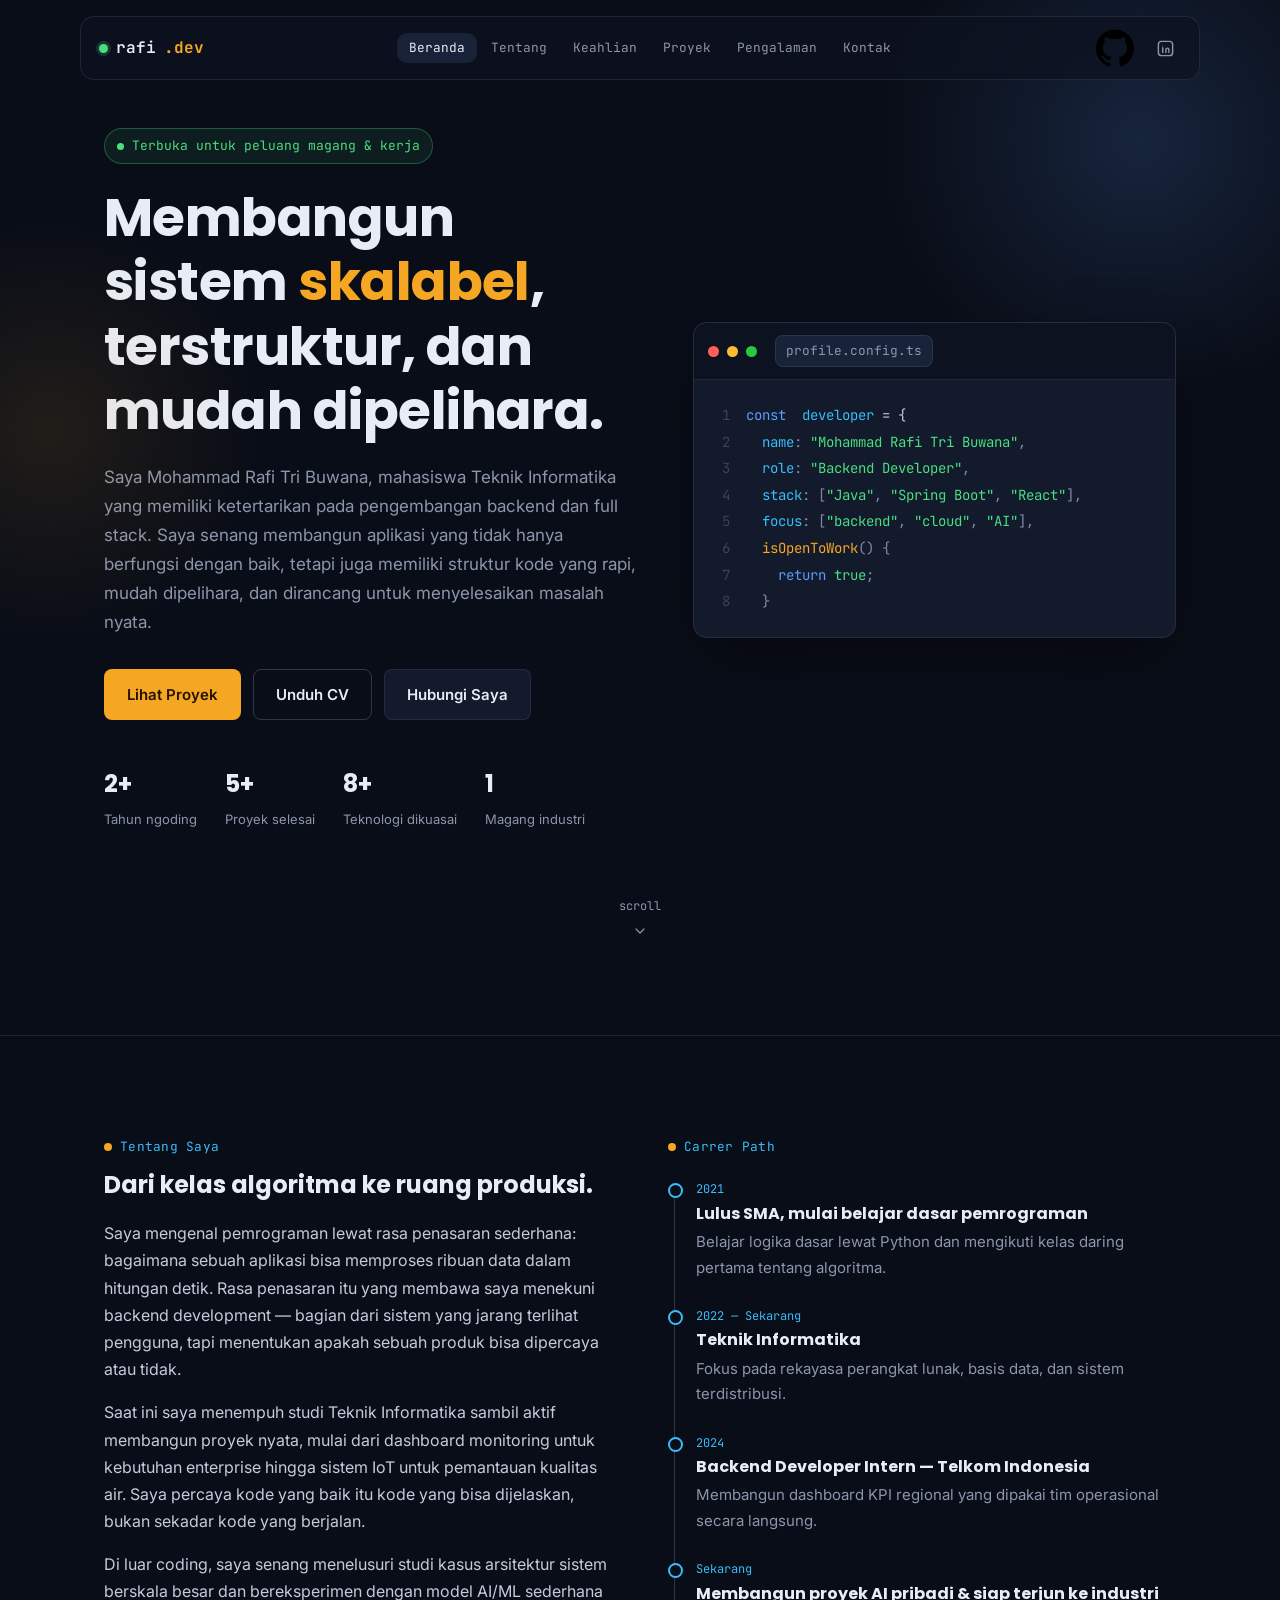
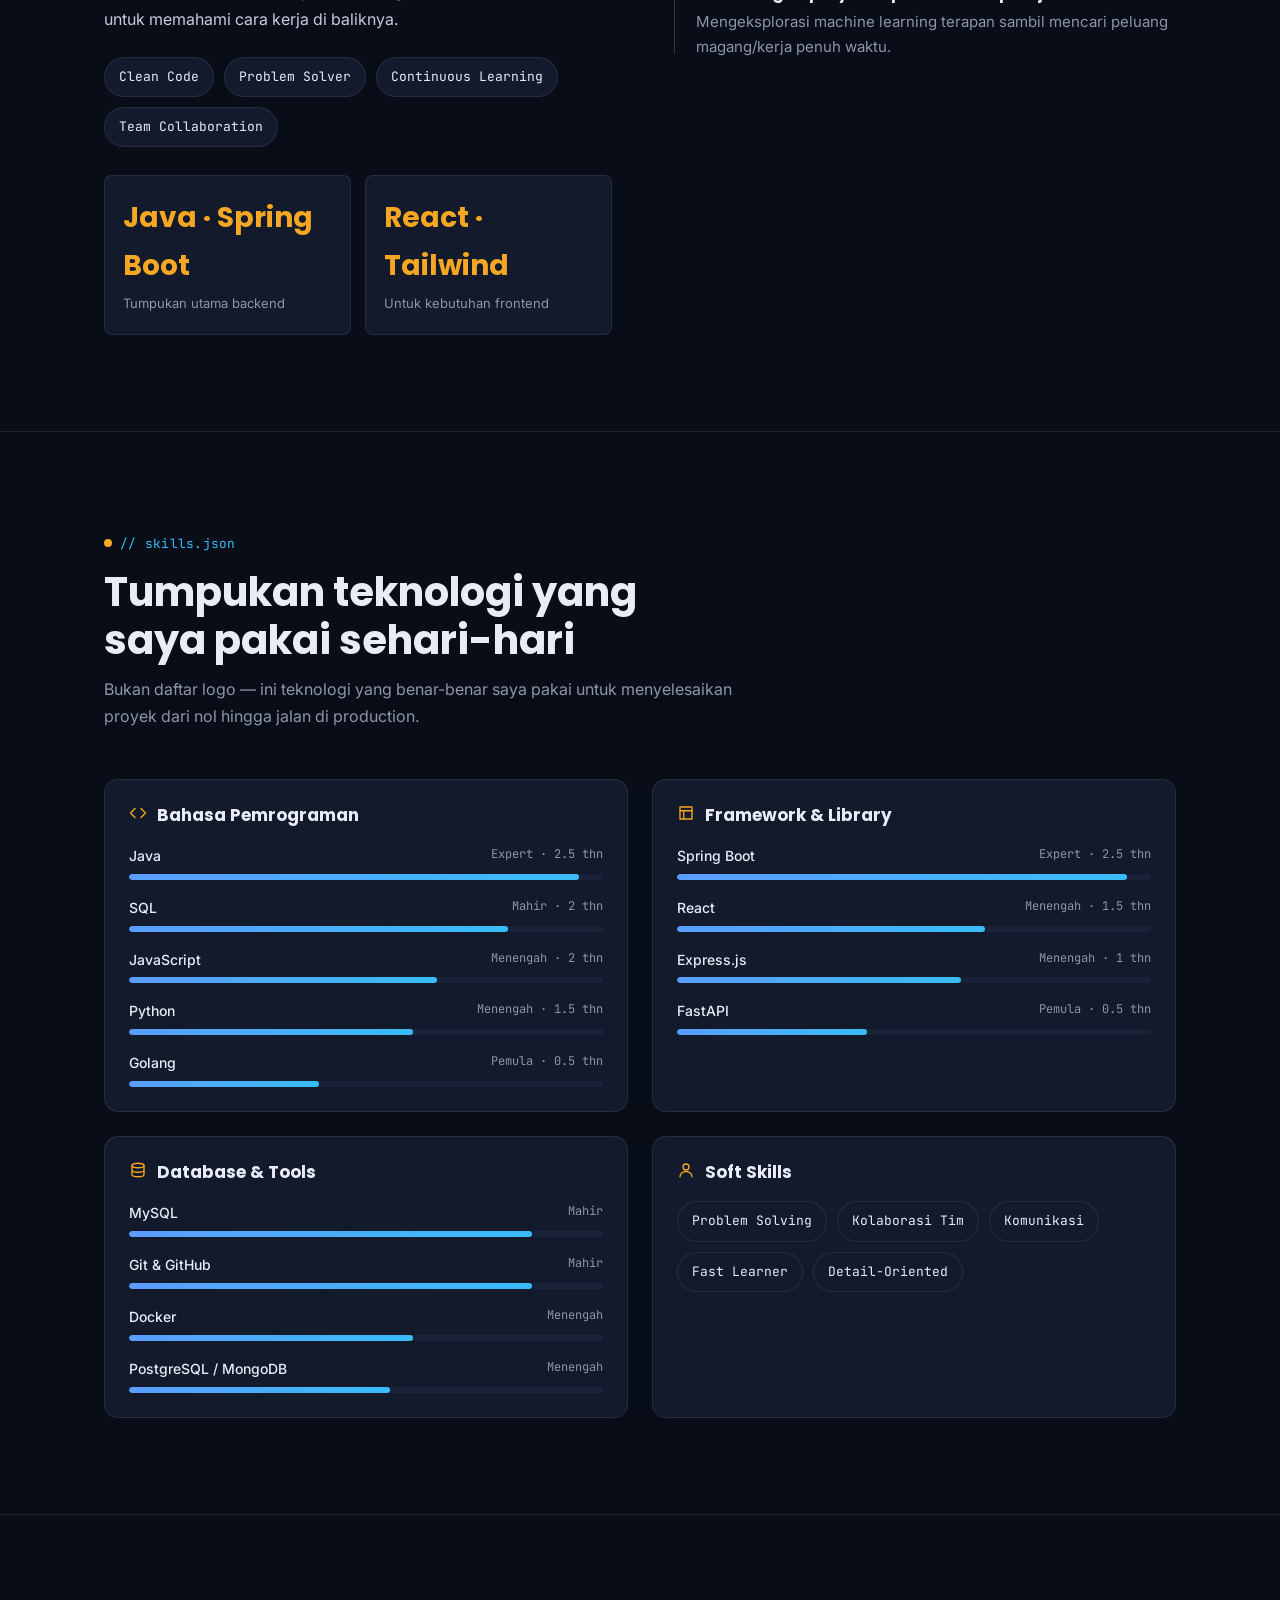
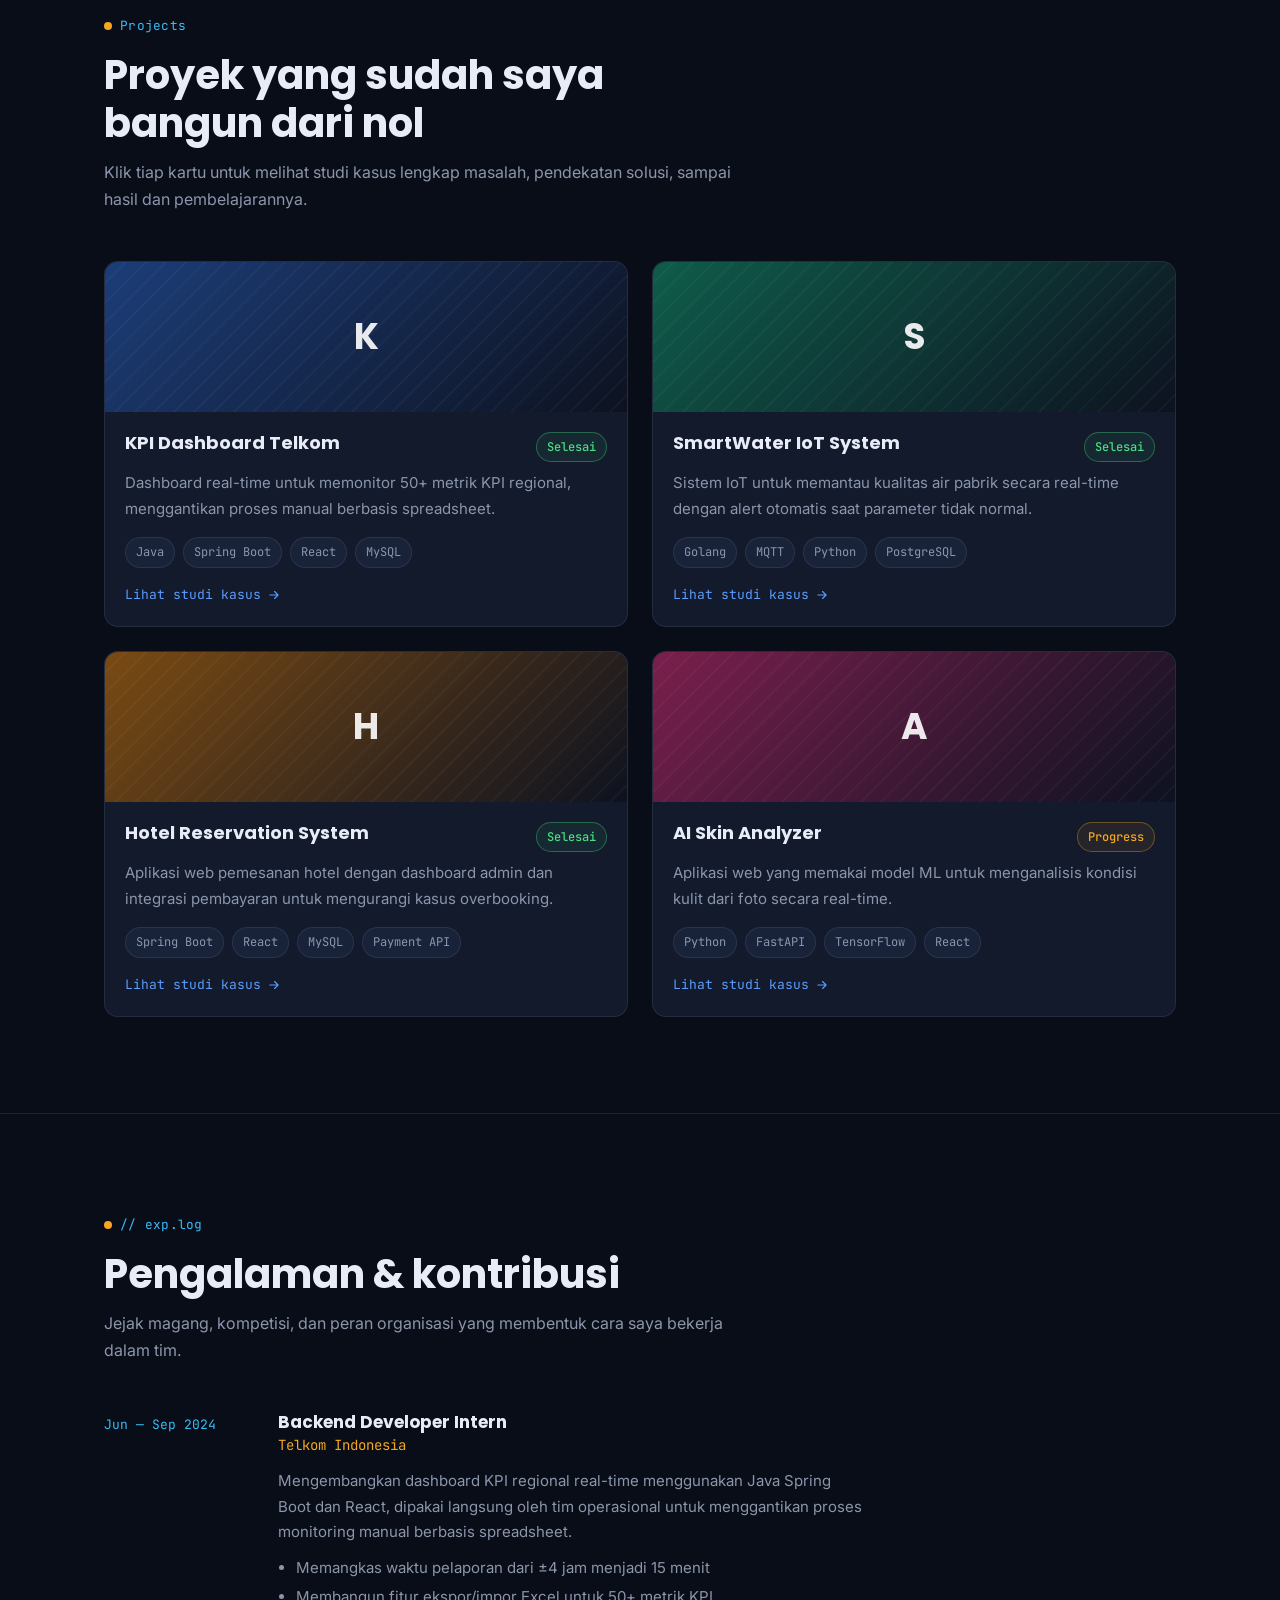
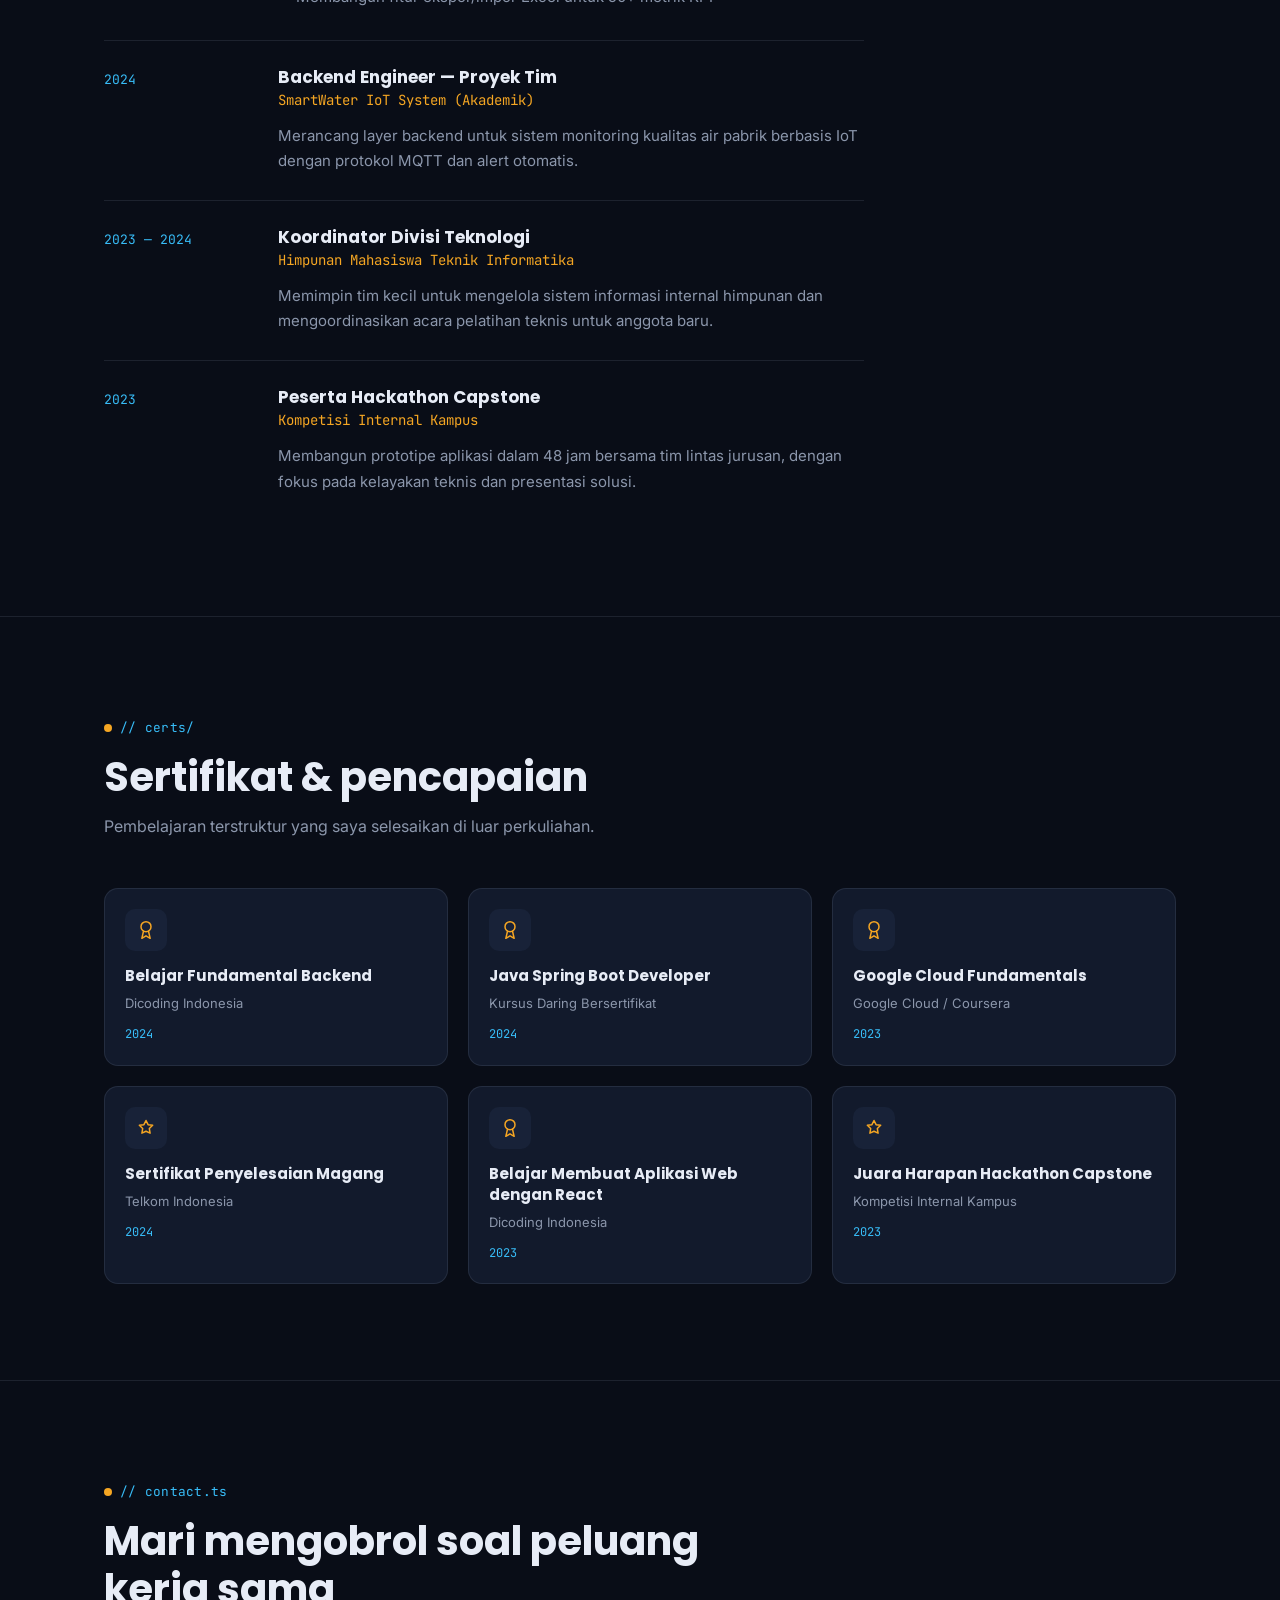
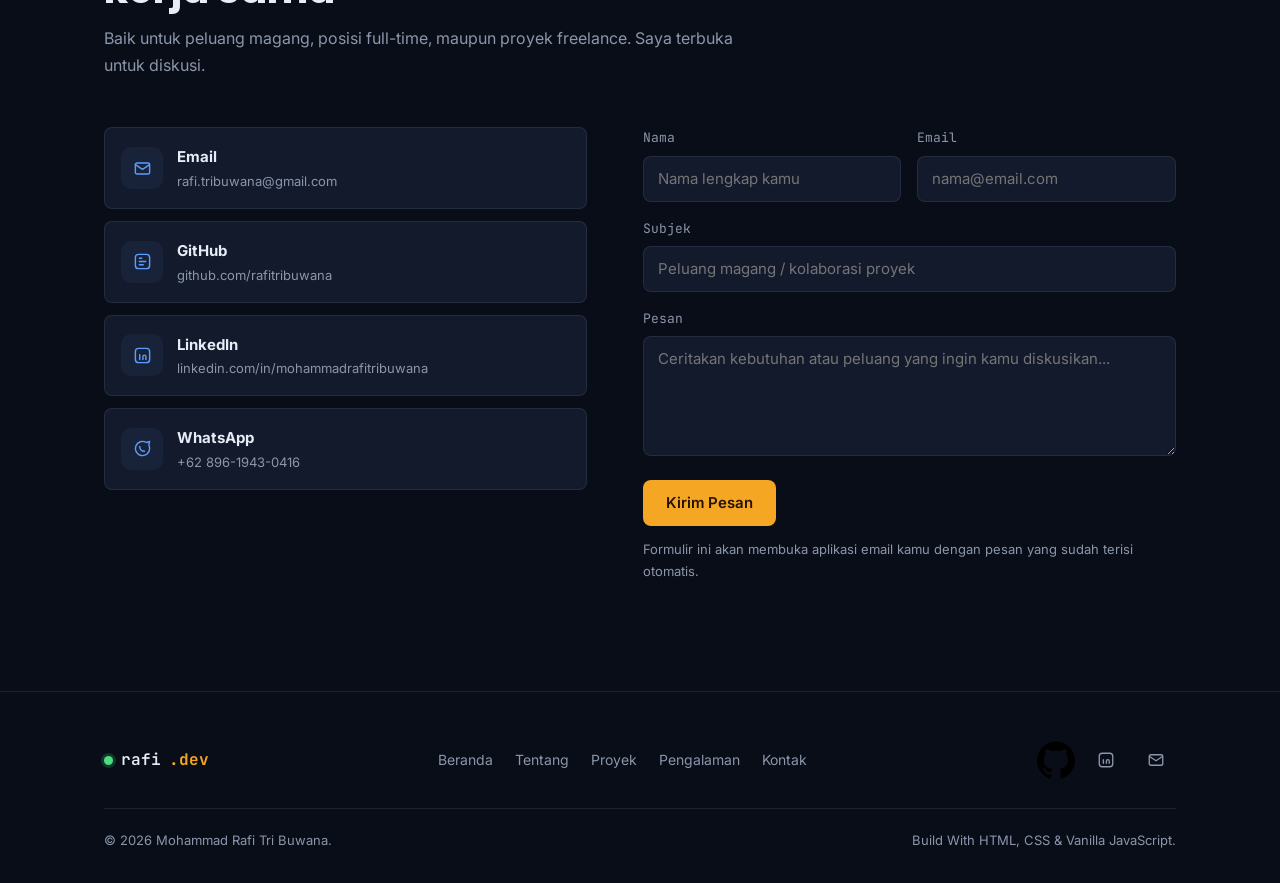
==== portfolio-rafi.html @ af6a0839 "First Commit" ====
<!DOCTYPE html>
<html lang="id">
<head>
<meta charset="UTF-8" />
<meta name="viewport" content="width=device-width, initial-scale=1" />
<title>Mohammad Rafi Tri Buwana — Backend Developer</title>
<meta name="description" content="Portofolio Mohammad Rafi Tri Buwana, Backend Developer & Full Stack Developer. Lihat proyek, keahlian, dan pengalaman di bidang software engineering." />
<link rel="preconnect" href="https://fonts.googleapis.com" />
<link rel="preconnect" href="https://fonts.gstatic.com" crossorigin />
<link href="https://fonts.googleapis.com/css2?family=Poppins:wght@500;600;700&family=Inter:wght@400;500;600&family=JetBrains+Mono:wght@400;500;600&display=swap" rel="stylesheet" />
<link rel="stylesheet" href="style.css" />
</head>
<body>

<!-- ================= NAVBAR ================= -->
<div class="navbar-wrap">
  <nav class="navbar">
    <a class="logo" href="#home" aria-label="Kembali ke beranda">
      <span class="dot"></span> rafi<b>.dev</b>
    </a>
    <ul class="nav-links" id="navLinks">
      <li><a href="#home" data-section="home"><span class="fname">Beranda</span><span class="ext"></span></a></li>
      <li><a href="#about" data-section="about"><span class="fname">Tentang</span><span class="ext"></span></a></li>
      <li><a href="#skills" data-section="skills"><span class="fname">Keahlian</span><span class="ext"></span></a></li>
      <li><a href="#projects" data-section="projects"><span class="fname">Proyek</span><span class="ext"></span></a></li>
      <li><a href="#experience" data-section="experience"><span class="fname">Pengalaman</span><span class="ext"></span></a></li>
      <li><a href="#contact" data-section="contact"><span class="fname">Kontak</span><span class="ext"></span></a></li>
    </ul>
    <div class="nav-right">
      <a class="icon-link" href="https://github.com/rafitribuwana" target="_blank" rel="noopener" aria-label="Buka profil GitHub">
        <svg role="img" viewBox="0 0 24 24" xmlns="http://www.w3.org/2000/svg"><title>GitHub</title><path d="M12 .297c-6.63 0-12 5.373-12 12 0 5.303 3.438 9.8 8.205 11.385.6.113.82-.258.82-.577 0-.285-.01-1.04-.015-2.04-3.338.724-4.042-1.61-4.042-1.61C4.422 18.07 3.633 17.7 3.633 17.7c-1.087-.744.084-.729.084-.729 1.205.084 1.838 1.236 1.838 1.236 1.07 1.835 2.809 1.305 3.495.998.108-.776.417-1.305.76-1.605-2.665-.3-5.466-1.332-5.466-5.93 0-1.31.465-2.38 1.235-3.22-.135-.303-.54-1.523.105-3.176 0 0 1.005-.322 3.3 1.23.96-.267 1.98-.399 3-.405 1.02.006 2.04.138 3 .405 2.28-1.552 3.285-1.23 3.285-1.23.645 1.653.24 2.873.12 3.176.765.84 1.23 1.91 1.23 3.22 0 4.61-2.805 5.625-5.475 5.92.42.36.81 1.096.81 2.22 0 1.606-.015 2.896-.015 3.286 0 .315.21.69.825.57C20.565 22.092 24 17.592 24 12.297c0-6.627-5.373-12-12-12"/></svg>
      </a>
      <a class="icon-link" href="https://www.linkedin.com/in/rafitribuwana" target="_blank" rel="noopener" aria-label="Buka profil LinkedIn">
        <svg width="19" height="19" viewBox="0 0 24 24" fill="none" stroke="currentColor" stroke-width="1.8" stroke-linecap="round" stroke-linejoin="round"><rect x="3" y="3" width="18" height="18" rx="4"/><circle cx="8.5" cy="8.5" r="0.6" fill="currentColor" stroke="none"/><path d="M8.5 11v6M12.5 17v-3.5c0-1.2 1-2 2-2s1.8.8 1.8 2V17"/></svg>
      </a>
      <button class="icon-link menu-btn" id="menuBtn" aria-label="Buka menu navigasi">
        <svg width="20" height="20" viewBox="0 0 24 24" fill="none" stroke="currentColor" stroke-width="1.8" stroke-linecap="round"><path d="M3 6h18M3 12h18M3 18h18"/></svg>
      </button>
    </div>
  </nav>
</div>

<div class="mobile-menu" id="mobileMenu">
  <button class="icon-link close-btn" id="closeMenuBtn" aria-label="Tutup menu">
    <svg width="22" height="22" viewBox="0 0 24 24" fill="none" stroke="currentColor" stroke-width="1.8" stroke-linecap="round"><path d="M6 6l12 12M18 6L6 18"/></svg>
  </button>
  <a href="#home" data-section="home">Beranda <span class="ext"></span></a>
  <a href="#about" data-section="about">Tentang <span class="ext"></span></a>
  <a href="#skills" data-section="skills">Keahlian <span class="ext"></span></a>
  <a href="#projects" data-section="projects">Proyek <span class="ext"></span></a>
  <a href="#experience" data-section="experience">Pengalaman <span class="ext"></span></a>
  <a href="#certificates" data-section="certificates">Sertifikat <span class="ext"></span></a>
  <a href="#contact" data-section="contact">Kontak <span class="ext"></span></a>
  <div class="mm-social">
    <a class="icon-link" href="#" target="_blank" rel="noopener" aria-label="GitHub"><svg width="19" height="19" viewBox="0 0 24 24" fill="none" stroke="currentColor" stroke-width="1.8"><rect x="3" y="3" width="18" height="18" rx="4"/><path d="M8 12h8M8 16h5M8 8h3"/></svg></a>
    <a class="icon-link" href="#" target="_blank" rel="noopener" aria-label="LinkedIn"><svg width="19" height="19" viewBox="0 0 24 24" fill="none" stroke="currentColor" stroke-width="1.8"><rect x="3" y="3" width="18" height="18" rx="4"/><path d="M8.5 11v6M12.5 17v-3.5c0-1.2 1-2 2-2s1.8.8 1.8 2V17"/></svg></a>
  </div>
</div>

<!-- ================= HERO ================= -->
<section class="hero" id="home">
  <div class="hero-glow"></div>
  <div class="hero-glow two"></div>
  <div class="container hero-grid">
    <div>
      <span class="hero-kicker"><span class="pulse"></span> Terbuka untuk peluang magang &amp; kerja</span>
      <h1>Membangun sistem <span class="accent">skalabel</span>, terstruktur, dan mudah dipelihara.</h1>      <p class="lead">Saya Mohammad Rafi Tri Buwana, mahasiswa Teknik Informatika yang memiliki ketertarikan pada pengembangan backend dan full stack. Saya senang membangun aplikasi yang tidak hanya berfungsi dengan baik, tetapi juga memiliki struktur kode yang rapi, mudah dipelihara, dan dirancang untuk menyelesaikan masalah nyata.</p>
      <div class="hero-ctas">
        <a href="#projects" class="btn btn-primary">Lihat Proyek</a>
        <a href="assets/CV_Mohammad Rafi Tri Buwana.pdf" class="btn btn-outline">Unduh CV</a>
        <a href="#contact" class="btn btn-ghost">Hubungi Saya</a>
      </div>
      <div class="hero-stats">
        <div class="stat"><b>2+</b><span>Tahun ngoding</span></div>
        <div class="stat"><b>5+</b><span>Proyek selesai</span></div>
        <div class="stat"><b>8+</b><span>Teknologi dikuasai</span></div>
        <div class="stat"><b>1</b><span>Magang industri</span></div>
      </div>
    </div>

    <div class="editor reveal">
      <div class="editor-bar">
        <span class="editor-dot r"></span><span class="editor-dot y"></span><span class="editor-dot g"></span>
        <span class="editor-file">profile.config.ts</span>
      </div>
      <div class="editor-body" id="editorBody"></div>
    </div>
  </div>
  <div class="container">
    <div class="scroll-cue">
      <span>scroll</span>
      <svg width="16" height="16" viewBox="0 0 24 24" fill="none" stroke="currentColor" stroke-width="1.8" stroke-linecap="round" stroke-linejoin="round"><path d="M6 9l6 6 6-6"/></svg>
    </div>
  </div>
</section>

<!-- ================= ABOUT ================= -->
<section class="section" id="about">
  <div class="container">
    <div class="about-grid">
      <div class="reveal">
        <span class="eyebrow">Tentang Saya</span>
        <h2>Dari kelas algoritma ke ruang produksi.</h2>
        <div class="about-text" style="margin-top:20px;">
          <p>Saya mengenal pemrograman lewat rasa penasaran sederhana: bagaimana sebuah aplikasi bisa memproses ribuan data dalam hitungan detik. Rasa penasaran itu yang membawa saya menekuni backend development — bagian dari sistem yang jarang terlihat pengguna, tapi menentukan apakah sebuah produk bisa dipercaya atau tidak.</p>
          <p>Saat ini saya menempuh studi Teknik Informatika sambil aktif membangun proyek nyata, mulai dari dashboard monitoring untuk kebutuhan enterprise hingga sistem IoT untuk pemantauan kualitas air. Saya percaya kode yang baik itu kode yang bisa dijelaskan, bukan sekadar kode yang berjalan.</p>
          <p>Di luar coding, saya senang menelusuri studi kasus arsitektur sistem berskala besar dan bereksperimen dengan model AI/ML sederhana untuk memahami cara kerja di baliknya.</p>
        </div>
        <div class="value-chips">
          <span class="value-chip">Clean Code</span>
          <span class="value-chip">Problem Solver</span>
          <span class="value-chip">Continuous Learning</span>
          <span class="value-chip">Team Collaboration</span>
        </div>
        <div class="stat-grid">
          <div class="stat-card"><b>Java · Spring Boot</b><span>Tumpukan utama backend</span></div>
          <div class="stat-card"><b>React · Tailwind</b><span>Untuk kebutuhan frontend</span></div>
        </div>
      </div>

      <div class="reveal">
        <span class="eyebrow">Carrer Path</span>
        <div class="timeline">
          <div class="tl-item">
            <div class="tl-date">2021</div>
            <h4>Lulus SMA, mulai belajar dasar pemrograman</h4>
            <p>Belajar logika dasar lewat Python dan mengikuti kelas daring pertama tentang algoritma.</p>
          </div>
          <div class="tl-item">
            <div class="tl-date">2022 — Sekarang</div>
            <h4>Teknik Informatika</h4>
            <p>Fokus pada rekayasa perangkat lunak, basis data, dan sistem terdistribusi.</p>
          </div>
          <div class="tl-item">
            <div class="tl-date">2024</div>
            <h4>Backend Developer Intern — Telkom Indonesia</h4>
            <p>Membangun dashboard KPI regional yang dipakai tim operasional secara langsung.</p>
          </div>
          <div class="tl-item">
            <div class="tl-date">Sekarang</div>
            <h4>Membangun proyek AI pribadi &amp; siap terjun ke industri</h4>
            <p>Mengeksplorasi machine learning terapan sambil mencari peluang magang/kerja penuh waktu.</p>
          </div>
        </div>
      </div>
    </div>
  </div>
</section>

<!-- ================= SKILLS ================= -->
<section class="section" id="skills">
  <div class="container">
    <div class="section-head reveal">
      <span class="eyebrow">// skills.json</span>
      <h2>Tumpukan teknologi yang saya pakai sehari-hari</h2>
      <p>Bukan daftar logo — ini teknologi yang benar-benar saya pakai untuk menyelesaikan proyek dari nol hingga jalan di production.</p>
    </div>

    <div class="skills-grid">
      <div class="skill-card reveal">
        <h3><span class="ico">
          <svg width="18" height="18" viewBox="0 0 24 24" fill="none" stroke="currentColor" stroke-width="1.8" stroke-linecap="round" stroke-linejoin="round"><path d="M16 18l6-6-6-6M8 6l-6 6 6 6"/></svg>
        </span> Bahasa Pemrograman</h3>
        <div class="skill-row" data-level="95"><div class="row-top"><span>Java</span><span>Expert · 2.5 thn</span></div><div class="meter"><i></i></div></div>
        <div class="skill-row" data-level="80"><div class="row-top"><span>SQL</span><span>Mahir · 2 thn</span></div><div class="meter"><i></i></div></div>
        <div class="skill-row" data-level="65"><div class="row-top"><span>JavaScript</span><span>Menengah · 2 thn</span></div><div class="meter"><i></i></div></div>
        <div class="skill-row" data-level="60"><div class="row-top"><span>Python</span><span>Menengah · 1.5 thn</span></div><div class="meter"><i></i></div></div>
        <div class="skill-row" data-level="40"><div class="row-top"><span>Golang</span><span>Pemula · 0.5 thn</span></div><div class="meter"><i></i></div></div>
      </div>

      <div class="skill-card reveal">
        <h3><span class="ico">
          <svg width="18" height="18" viewBox="0 0 24 24" fill="none" stroke="currentColor" stroke-width="1.8" stroke-linecap="round" stroke-linejoin="round"><path d="M4 4h16v16H4z"/><path d="M4 9h16M9 9v11"/></svg>
        </span> Framework &amp; Library</h3>
        <div class="skill-row" data-level="95"><div class="row-top"><span>Spring Boot</span><span>Expert · 2.5 thn</span></div><div class="meter"><i></i></div></div>
        <div class="skill-row" data-level="65"><div class="row-top"><span>React</span><span>Menengah · 1.5 thn</span></div><div class="meter"><i></i></div></div>
        <div class="skill-row" data-level="60"><div class="row-top"><span>Express.js</span><span>Menengah · 1 thn</span></div><div class="meter"><i></i></div></div>
        <div class="skill-row" data-level="40"><div class="row-top"><span>FastAPI</span><span>Pemula · 0.5 thn</span></div><div class="meter"><i></i></div></div>
      </div>

      <div class="skill-card reveal">
        <h3><span class="ico">
          <svg width="18" height="18" viewBox="0 0 24 24" fill="none" stroke="currentColor" stroke-width="1.8" stroke-linecap="round" stroke-linejoin="round"><ellipse cx="12" cy="6" rx="8" ry="3"/><path d="M4 6v6c0 1.7 3.6 3 8 3s8-1.3 8-3V6M4 12v6c0 1.7 3.6 3 8 3s8-1.3 8-3v-6"/></svg>
        </span> Database &amp; Tools</h3>
        <div class="skill-row" data-level="85"><div class="row-top"><span>MySQL</span><span>Mahir</span></div><div class="meter"><i></i></div></div>
        <div class="skill-row" data-level="85"><div class="row-top"><span>Git &amp; GitHub</span><span>Mahir</span></div><div class="meter"><i></i></div></div>
        <div class="skill-row" data-level="60"><div class="row-top"><span>Docker</span><span>Menengah</span></div><div class="meter"><i></i></div></div>
        <div class="skill-row" data-level="55"><div class="row-top"><span>PostgreSQL / MongoDB</span><span>Menengah</span></div><div class="meter"><i></i></div></div>
      </div>

      <div class="skill-card reveal">
        <h3><span class="ico">
          <svg width="18" height="18" viewBox="0 0 24 24" fill="none" stroke="currentColor" stroke-width="1.8" stroke-linecap="round" stroke-linejoin="round"><circle cx="12" cy="8" r="4"/><path d="M4 21c0-4 3.6-7 8-7s8 3 8 7"/></svg>
        </span> Soft Skills</h3>
        <div class="soft-skills" style="margin-top:0;">
          <span class="value-chip">Problem Solving</span>
          <span class="value-chip">Kolaborasi Tim</span>
          <span class="value-chip">Komunikasi</span>
          <span class="value-chip">Fast Learner</span>
          <span class="value-chip">Detail-Oriented</span>
        </div>
      </div>
    </div>
  </div>
</section>

<!-- ================= PROJECTS ================= -->
<section class="section" id="projects">
  <div class="container">
    <div class="section-head reveal">
      <span class="eyebrow">Projects</span>
      <h2>Proyek yang sudah saya bangun dari nol</h2>
      <p>Klik tiap kartu untuk melihat studi kasus lengkap masalah, pendekatan solusi, sampai hasil dan pembelajarannya.</p>
    </div>
    <div class="projects-grid" id="projectsGrid"></div>
  </div>
</section>

<!-- ================= EXPERIENCE ================= -->
<section class="section" id="experience">
  <div class="container">
    <div class="section-head reveal">
      <span class="eyebrow">// exp.log</span>
      <h2>Pengalaman &amp; kontribusi</h2>
      <p>Jejak magang, kompetisi, dan peran organisasi yang membentuk cara saya bekerja dalam tim.</p>
    </div>

    <div class="exp-list">
      <div class="exp-item reveal">
        <div class="exp-date">Jun — Sep 2024</div>
        <div class="exp-content">
          <h4>Backend Developer Intern</h4>
          <div class="exp-org">Telkom Indonesia</div>
          <p>Mengembangkan dashboard KPI regional real-time menggunakan Java Spring Boot dan React, dipakai langsung oleh tim operasional untuk menggantikan proses monitoring manual berbasis spreadsheet.</p>
          <ul>
            <li>Memangkas waktu pelaporan dari ±4 jam menjadi 15 menit</li>
            <li>Membangun fitur ekspor/impor Excel untuk 50+ metrik KPI</li>
          </ul>
        </div>
      </div>
      <div class="exp-item reveal">
        <div class="exp-date">2024</div>
        <div class="exp-content">
          <h4>Backend Engineer — Proyek Tim</h4>
          <div class="exp-org">SmartWater IoT System (Akademik)</div>
          <p>Merancang layer backend untuk sistem monitoring kualitas air pabrik berbasis IoT dengan protokol MQTT dan alert otomatis.</p>
        </div>
      </div>
      <div class="exp-item reveal">
        <div class="exp-date">2023 — 2024</div>
        <div class="exp-content">
          <h4>Koordinator Divisi Teknologi</h4>
          <div class="exp-org">Himpunan Mahasiswa Teknik Informatika</div>
          <p>Memimpin tim kecil untuk mengelola sistem informasi internal himpunan dan mengoordinasikan acara pelatihan teknis untuk anggota baru.</p>
        </div>
      </div>
      <div class="exp-item reveal">
        <div class="exp-date">2023</div>
        <div class="exp-content">
          <h4>Peserta Hackathon Capstone</h4>
          <div class="exp-org">Kompetisi Internal Kampus</div>
          <p>Membangun prototipe aplikasi dalam 48 jam bersama tim lintas jurusan, dengan fokus pada kelayakan teknis dan presentasi solusi.</p>
        </div>
      </div>
    </div>
  </div>
</section>

<!-- ================= CERTIFICATES ================= -->
<section class="section" id="certificates">
  <div class="container">
    <div class="section-head reveal">
      <span class="eyebrow">// certs/</span>
      <h2>Sertifikat &amp; pencapaian</h2>
      <p>Pembelajaran terstruktur yang saya selesaikan di luar perkuliahan.</p>
    </div>
    <div class="cert-grid">
      <div class="cert-card reveal">
        <div class="cert-icon"><svg width="20" height="20" viewBox="0 0 24 24" fill="none" stroke="currentColor" stroke-width="1.8" stroke-linecap="round" stroke-linejoin="round"><circle cx="12" cy="8" r="6"/><path d="M9 13.5L7 22l5-3 5 3-2-8.5"/></svg></div>
        <h4>Belajar Fundamental Backend</h4>
        <div class="cert-issuer">Dicoding Indonesia</div>
        <div class="cert-date">2024</div>
      </div>
      <div class="cert-card reveal">
        <div class="cert-icon"><svg width="20" height="20" viewBox="0 0 24 24" fill="none" stroke="currentColor" stroke-width="1.8" stroke-linecap="round" stroke-linejoin="round"><circle cx="12" cy="8" r="6"/><path d="M9 13.5L7 22l5-3 5 3-2-8.5"/></svg></div>
        <h4>Java Spring Boot Developer</h4>
        <div class="cert-issuer">Kursus Daring Bersertifikat</div>
        <div class="cert-date">2024</div>
      </div>
      <div class="cert-card reveal">
        <div class="cert-icon"><svg width="20" height="20" viewBox="0 0 24 24" fill="none" stroke="currentColor" stroke-width="1.8" stroke-linecap="round" stroke-linejoin="round"><circle cx="12" cy="8" r="6"/><path d="M9 13.5L7 22l5-3 5 3-2-8.5"/></svg></div>
        <h4>Google Cloud Fundamentals</h4>
        <div class="cert-issuer">Google Cloud / Coursera</div>
        <div class="cert-date">2023</div>
      </div>
      <div class="cert-card reveal">
        <div class="cert-icon"><svg width="20" height="20" viewBox="0 0 24 24" fill="none" stroke="currentColor" stroke-width="1.8" stroke-linecap="round" stroke-linejoin="round"><path d="M12 3l2.5 5 5.5.8-4 3.9.9 5.5L12 15.9 7.1 18.2l.9-5.5-4-3.9L9.5 8z"/></svg></div>
        <h4>Sertifikat Penyelesaian Magang</h4>
        <div class="cert-issuer">Telkom Indonesia</div>
        <div class="cert-date">2024</div>
      </div>
      <div class="cert-card reveal">
        <div class="cert-icon"><svg width="20" height="20" viewBox="0 0 24 24" fill="none" stroke="currentColor" stroke-width="1.8" stroke-linecap="round" stroke-linejoin="round"><circle cx="12" cy="8" r="6"/><path d="M9 13.5L7 22l5-3 5 3-2-8.5"/></svg></div>
        <h4>Belajar Membuat Aplikasi Web dengan React</h4>
        <div class="cert-issuer">Dicoding Indonesia</div>
        <div class="cert-date">2023</div>
      </div>
      <div class="cert-card reveal">
        <div class="cert-icon"><svg width="20" height="20" viewBox="0 0 24 24" fill="none" stroke="currentColor" stroke-width="1.8" stroke-linecap="round" stroke-linejoin="round"><path d="M12 3l2.5 5 5.5.8-4 3.9.9 5.5L12 15.9 7.1 18.2l.9-5.5-4-3.9L9.5 8z"/></svg></div>
        <h4>Juara Harapan Hackathon Capstone</h4>
        <div class="cert-issuer">Kompetisi Internal Kampus</div>
        <div class="cert-date">2023</div>
      </div>
    </div>
  </div>
</section>

<!-- ================= CONTACT ================= -->
<section class="section" id="contact">
  <div class="container">
    <div class="section-head reveal">
      <span class="eyebrow">// contact.ts</span>
      <h2>Mari mengobrol soal peluang kerja sama</h2>
      <p>Baik untuk peluang magang, posisi full-time, maupun proyek freelance. Saya terbuka untuk diskusi.</p>
    </div>

    <div class="contact-grid">
      <div class="contact-cards reveal">
        <a class="contact-card" href="mailto:rafi.tribuwana@gmail.com">
          <span class="cc-ico"><svg width="19" height="19" viewBox="0 0 24 24" fill="none" stroke="currentColor" stroke-width="1.8" stroke-linecap="round" stroke-linejoin="round"><rect x="3" y="5" width="18" height="14" rx="2"/><path d="M3 7l9 6 9-6"/></svg></span>
          <span><b>Email</b><span>rafi.tribuwana@gmail.com</span></span>
        </a>
        <a class="contact-card" href="https://github.com/rafitribuwana" target="_blank" rel="noopener">
          <span class="cc-ico"><svg width="19" height="19" viewBox="0 0 24 24" fill="none" stroke="currentColor" stroke-width="1.8" stroke-linecap="round" stroke-linejoin="round"><rect x="3" y="3" width="18" height="18" rx="4"/><path d="M8 12h8M8 16h5M8 8h3"/></svg></span>
          <span><b>GitHub</b><span>github.com/rafitribuwana</span></span>
        </a>
        <a class="contact-card" href="https://www.linkedin.com/in/mohammad-rafi-tri-buwana-a13b3a313/" target="_blank" rel="noopener">
          <span class="cc-ico"><svg width="19" height="19" viewBox="0 0 24 24" fill="none" stroke="currentColor" stroke-width="1.8" stroke-linecap="round" stroke-linejoin="round"><rect x="3" y="3" width="18" height="18" rx="4"/><path d="M8.5 11v6M12.5 17v-3.5c0-1.2 1-2 2-2s1.8.8 1.8 2V17"/></svg></span>
          <span><b>LinkedIn</b><span>linkedin.com/in/mohammadrafitribuwana</span></span>
        </a>
        <a class="contact-card" href="https://wa.me/6289619430416" target="_blank" rel="noopener">
          <span class="cc-ico"><svg width="19" height="19" viewBox="0 0 24 24" fill="none" stroke="currentColor" stroke-width="1.8" stroke-linecap="round" stroke-linejoin="round"><path d="M21 12a9 9 0 11-4.2-7.6L21 3l-1 4.6A9 9 0 0121 12z"/><path d="M8.5 9.5c0 3.5 2.5 6 6 6"/></svg></span>
          <span><b>WhatsApp</b><span>+62 896-1943-0416</span></span>
        </a>
      </div>

      <form class="contact-form reveal" id="contactForm" novalidate>
        <div class="form-row">
          <div class="field" id="field-name">
            <label for="fname">Nama</label>
            <input type="text" id="fname" name="name" placeholder="Nama lengkap kamu" />
            <span class="err-msg">Nama wajib diisi.</span>
          </div>
          <div class="field" id="field-email">
            <label for="femail">Email</label>
            <input type="email" id="femail" name="email" placeholder="nama@email.com" />
            <span class="err-msg">Masukkan alamat email yang valid.</span>
          </div>
        </div>
        <div class="field" id="field-subject">
          <label for="fsubject">Subjek</label>
          <input type="text" id="fsubject" name="subject" placeholder="Peluang magang / kolaborasi proyek" />
          <span class="err-msg">Subjek wajib diisi.</span>
        </div>
        <div class="field" id="field-message">
          <label for="fmessage">Pesan</label>
          <textarea id="fmessage" name="message" placeholder="Ceritakan kebutuhan atau peluang yang ingin kamu diskusikan..."></textarea>
          <span class="err-msg">Pesan minimal 10 karakter.</span>
        </div>
        <button type="submit" class="btn btn-primary" style="align-self:flex-start;">Kirim Pesan</button>
        <p class="form-note">Formulir ini akan membuka aplikasi email kamu dengan pesan yang sudah terisi otomatis.</p>
        <div class="form-status ok" id="formStatus">
          <svg width="18" height="18" viewBox="0 0 24 24" fill="none" stroke="currentColor" stroke-width="2" stroke-linecap="round" stroke-linejoin="round"><circle cx="12" cy="12" r="9"/><path d="M8.5 12.5l2.5 2.5 4.5-5"/></svg>
          Aplikasi email kamu akan terbuka sebentar lagi.
        </div>
      </form>
    </div>
  </div>
</section>

<!-- ================= FOOTER ================= -->
<footer>
  <div class="container">
    <div class="footer-grid">
      <div class="logo"><span class="dot"></span> rafi<b>.dev</b></div>
      <div class="footer-links">
        <a href="#home">Beranda</a>
        <a href="#about">Tentang</a>
        <a href="#projects">Proyek</a>
        <a href="#experience">Pengalaman</a>
        <a href="#contact">Kontak</a>
      </div>
      <div class="footer-social">
        <a class="icon-link" href="https://github.com/rafitribuwana" target="_blank" rel="noopener" aria-label="GitHub"><svg role="img" viewBox="0 0 24 24" xmlns="http://www.w3.org/2000/svg"><title>GitHub</title><path d="M12 .297c-6.63 0-12 5.373-12 12 0 5.303 3.438 9.8 8.205 11.385.6.113.82-.258.82-.577 0-.285-.01-1.04-.015-2.04-3.338.724-4.042-1.61-4.042-1.61C4.422 18.07 3.633 17.7 3.633 17.7c-1.087-.744.084-.729.084-.729 1.205.084 1.838 1.236 1.838 1.236 1.07 1.835 2.809 1.305 3.495.998.108-.776.417-1.305.76-1.605-2.665-.3-5.466-1.332-5.466-5.93 0-1.31.465-2.38 1.235-3.22-.135-.303-.54-1.523.105-3.176 0 0 1.005-.322 3.3 1.23.96-.267 1.98-.399 3-.405 1.02.006 2.04.138 3 .405 2.28-1.552 3.285-1.23 3.285-1.23.645 1.653.24 2.873.12 3.176.765.84 1.23 1.91 1.23 3.22 0 4.61-2.805 5.625-5.475 5.92.42.36.81 1.096.81 2.22 0 1.606-.015 2.896-.015 3.286 0 .315.21.69.825.57C20.565 22.092 24 17.592 24 12.297c0-6.627-5.373-12-12-12"/></svg></a>
        <a class="icon-link" href="https://www.linkedin.com/in/mohammad-rafi-tri-buwana-a13b3a313/" target="_blank" rel="noopener" aria-label="LinkedIn"><svg width="18" height="18" viewBox="0 0 24 24" fill="none" stroke="currentColor" stroke-width="1.8"><rect x="3" y="3" width="18" height="18" rx="4"/><path d="M8.5 11v6M12.5 17v-3.5c0-1.2 1-2 2-2s1.8.8 1.8 2V17"/></svg></a>
        <a class="icon-link" href="mailto:rafi.tribuwana@gmail.com" aria-label="Email"><svg width="18" height="18" viewBox="0 0 24 24" fill="none" stroke="currentColor" stroke-width="1.8"><rect x="3" y="5" width="18" height="14" rx="2"/><path d="M3 7l9 6 9-6"/></svg></a>
      </div>
    </div>
    <div class="footer-bottom">
      <span>&copy; <span id="year"></span> Mohammad Rafi Tri Buwana.</span>
      <span>Build With HTML, CSS &amp; Vanilla JavaScript.</span>
    </div>
  </div>
</footer>

<button class="back-top" id="backTop" aria-label="Kembali ke atas">
  <svg width="18" height="18" viewBox="0 0 24 24" fill="none" stroke="currentColor" stroke-width="2.2" stroke-linecap="round" stroke-linejoin="round"><path d="M12 19V5M5 12l7-7 7 7"/></svg>
</button>

<!-- ================= PROJECT MODAL ================= -->
<div class="modal-overlay" id="modalOverlay">
  <div class="modal" role="dialog" aria-modal="true" aria-labelledby="modalTitle">
    <div class="modal-head">
      <div>
        <span class="badge badge-done" id="modalStatus">Selesai</span>
        <h3 id="modalTitle" style="margin-top:10px;">Judul Proyek</h3>
        <div class="modal-meta" id="modalMeta"></div>
      </div>
      <button class="modal-close" id="modalClose" aria-label="Tutup detail proyek">
        <svg width="18" height="18" viewBox="0 0 24 24" fill="none" stroke="currentColor" stroke-width="1.8" stroke-linecap="round"><path d="M6 6l12 12M18 6L6 18"/></svg>
      </button>
    </div>
    <div class="modal-body" id="modalBody"></div>
  </div>
</div>
<script src="script.js"></script>
</body>
</html>
---- style.css ----
:root{
    --bg:#090d17;
    --bg-soft:#0d1220;
    --surface:#121a2c;
    --surface-hi:#182238;
    --border:rgba(148,163,184,0.14);
    --border-strong:rgba(148,163,184,0.28);
    --text:#e7ecf6;
    --text-body:#c3cbdc;
    --text-muted:#8b96ab;
    --blue:#5b9dff;
    --blue-dim:#2f5da8;
    --cyan:#38bdf8;
    --green:#4ade80;
    --amber:#f5a623;
    --amber-hi:#ffc266;
    --font-display:'Poppins',sans-serif;
    --font-body:'Inter',sans-serif;
    --font-mono:'JetBrains Mono',monospace;
    --radius-sm:8px;
    --radius-md:14px;
    --radius-lg:20px;
    --nav-h:64px;
    --maxw:1120px;
    /* z-index scale: 10 raised card, 20 sticky nav, 30 mobile menu, 40 modal, 50 toast/back-to-top */
  }

  *{box-sizing:border-box;}
  html{scroll-behavior:smooth;}
  body{
    margin:0;
    background:var(--bg);
    color:var(--text-body);
    font-family:var(--font-body);
    font-size:16px;
    line-height:1.7;
    -webkit-font-smoothing:antialiased;
  }
  img{max-width:100%;display:block;}
  a{color:inherit;text-decoration:none;}
  button{font-family:inherit;}
  ::selection{background:rgba(91,157,255,0.35);color:#fff;}

  h1,h2,h3,h4{font-family:var(--font-display);color:var(--text);margin:0;line-height:1.2;}
  .eyebrow{
    display:inline-flex;align-items:center;gap:8px;
    font-family:var(--font-mono);font-size:0.8rem;color:var(--cyan);
    letter-spacing:0.02em;margin-bottom:14px;
  }
  .eyebrow::before{content:"";width:8px;height:8px;border-radius:50%;background:var(--amber);flex:none;}

  .container{max-width:var(--maxw);margin:0 auto;padding:0 24px;}
  .section{padding:96px 0;border-top:1px solid var(--border);}
  .section-head{max-width:640px;margin-bottom:48px;}
  .section-head h2{font-size:clamp(1.75rem,3.5vw,2.5rem);font-weight:700;}
  .section-head p{margin-top:12px;color:var(--text-muted);}

  .btn{
    display:inline-flex;align-items:center;justify-content:center;gap:8px;
    font-family:var(--font-body);font-weight:600;font-size:0.9375rem;
    padding:12px 22px;min-height:46px;border-radius:var(--radius-sm);
    border:1px solid transparent;cursor:pointer;transition:transform .15s ease,background .2s ease,border-color .2s ease,box-shadow .2s ease;
    white-space:nowrap;
  }
  .btn:active{transform:scale(0.97);}
  .btn-primary{background:var(--amber);color:#241300;}
  .btn-primary:hover{background:var(--amber-hi);box-shadow:0 0 0 4px rgba(245,166,35,0.16);}
  .btn-outline{background:transparent;border-color:var(--border-strong);color:var(--text);}
  .btn-outline:hover{border-color:var(--cyan);color:var(--cyan);}
  .btn-ghost{background:var(--surface);border-color:var(--border);color:var(--text);}
  .btn-ghost:hover{border-color:var(--border-strong);}
  .btn-sm{padding:9px 16px;min-height:38px;font-size:0.8125rem;}

  .tag{
    font-family:var(--font-mono);font-size:0.75rem;color:var(--text-muted);
    background:var(--surface-hi);border:1px solid var(--border);
    padding:4px 10px;border-radius:999px;white-space:nowrap;
  }
  .badge{
    font-family:var(--font-mono);font-size:0.75rem;font-weight:500;
    padding:4px 10px;border-radius:999px;border:1px solid;
  }
  .badge-done{color:var(--green);border-color:rgba(74,222,128,0.35);background:rgba(74,222,128,0.08);}
  .badge-progress{color:var(--amber);border-color:rgba(245,166,35,0.35);background:rgba(245,166,35,0.08);}
  .badge-academic{color:var(--cyan);border-color:rgba(56,189,248,0.35);background:rgba(56,189,248,0.08);}

  /* ---------- NAVBAR ---------- */
  .navbar-wrap{position:fixed;top:16px;left:16px;right:16px;z-index:20;display:flex;justify-content:center;}
  .navbar{
    width:100%;max-width:var(--maxw);
    background:rgba(13,18,32,0.78);backdrop-filter:blur(14px);-webkit-backdrop-filter:blur(14px);
    border:1px solid var(--border);border-radius:var(--radius-md);
    display:flex;align-items:center;justify-content:space-between;
    padding:0 14px 0 18px;height:var(--nav-h);
  }
  .logo{font-family:var(--font-mono);font-weight:600;font-size:1rem;color:var(--text);display:flex;align-items:center;gap:8px;cursor:pointer;}
  .logo .dot{width:9px;height:9px;border-radius:50%;background:var(--green);box-shadow:0 0 0 3px rgba(74,222,128,0.18);}
  .logo b{color:var(--amber);}
  .nav-links{display:flex;align-items:center;gap:2px;list-style:none;margin:0;padding:0;}
  .nav-links a{
    display:flex;flex-direction:column;align-items:center;line-height:1.15;
    padding:8px 12px;border-radius:10px;font-family:var(--font-mono);font-size:0.8rem;
    color:var(--text-muted);cursor:pointer;transition:color .2s ease,background .2s ease;
  }
  .nav-links a .fname{color:inherit;}
  .nav-links a .ext{color:var(--blue-dim);font-size:0.72em;}
  .nav-links a:hover,.nav-links a.active{color:var(--text);background:var(--surface-hi);}
  .nav-links a.active .ext{color:var(--amber);}
  .nav-right{display:flex;align-items:center;gap:10px;}
  .icon-link{
    width:40px;height:40px;display:flex;align-items:center;justify-content:center;
    border-radius:10px;color:var(--text-muted);border:1px solid transparent;cursor:pointer;
    transition:color .2s ease,border-color .2s ease,background .2s ease;
  }
  .icon-link:hover{color:var(--text);background:var(--surface-hi);border-color:var(--border);}
  .menu-btn{display:none;}

  /* Mobile menu */
  .mobile-menu{
    position:fixed;inset:0;z-index:30;background:rgba(9,13,23,0.98);
    display:flex;flex-direction:column;align-items:center;justify-content:center;gap:6px;
    opacity:0;pointer-events:none;transition:opacity .25s ease;
  }
  .mobile-menu.open{opacity:1;pointer-events:auto;}
  .mobile-menu a{
    font-family:var(--font-mono);font-size:1.25rem;color:var(--text);padding:14px 20px;cursor:pointer;
  }
  .mobile-menu a .ext{color:var(--amber);}
  .mobile-menu .close-btn{position:absolute;top:22px;right:22px;}
  .mobile-menu .mm-social{display:flex;gap:14px;margin-top:24px;}

  /* ---------- HERO ---------- */
  .hero{
    padding:calc(var(--nav-h) + 64px) 0 96px;position:relative;overflow:hidden;
  }
  .hero-glow{
    position:absolute;top:-120px;right:-120px;width:520px;height:520px;border-radius:50%;
    background:radial-gradient(circle,rgba(91,157,255,0.16),transparent 70%);pointer-events:none;
  }
  .hero-glow.two{top:220px;left:-160px;width:420px;height:420px;background:radial-gradient(circle,rgba(245,166,35,0.10),transparent 70%);}
  .hero-grid{display:grid;grid-template-columns:1.05fr 0.95fr;gap:56px;align-items:center;}
  .hero-kicker{display:inline-flex;align-items:center;gap:8px;font-family:var(--font-mono);font-size:0.8125rem;color:var(--green);
    background:rgba(74,222,128,0.08);border:1px solid rgba(74,222,128,0.3);padding:6px 12px;border-radius:999px;margin-bottom:22px;}
  .hero-kicker .pulse{width:7px;height:7px;border-radius:50%;background:var(--green);animation:pulse 1.8s infinite;}
  @keyframes pulse{0%,100%{opacity:1;}50%{opacity:0.35;}}
  .hero h1{font-size:clamp(2.15rem,4.6vw,3.35rem);font-weight:700;letter-spacing:-0.01em;}
  .hero h1 .accent{color:var(--amber);}
  .hero p.lead{margin:20px 0 32px;color:var(--text-muted);font-size:1.0625rem;max-width:52ch;}
  .hero-ctas{display:flex;flex-wrap:wrap;gap:12px;}
  .hero-stats{display:flex;gap:28px;margin-top:44px;flex-wrap:wrap;}
  .hero-stats .stat b{display:block;font-family:var(--font-display);font-size:1.5rem;color:var(--text);}
  .hero-stats .stat span{font-size:0.8125rem;color:var(--text-muted);}

  /* editor window signature */
  .editor{
    background:var(--surface);border:1px solid var(--border);border-radius:var(--radius-md);
    overflow:hidden;box-shadow:0 24px 60px -20px rgba(0,0,0,0.55);
  }
  .editor-bar{
    display:flex;align-items:center;gap:8px;padding:12px 14px;border-bottom:1px solid var(--border);background:var(--bg-soft);
  }
  .editor-dot{width:11px;height:11px;border-radius:50%;}
  .editor-dot.r{background:#ff5f57;} .editor-dot.y{background:#febc2e;} .editor-dot.g{background:#28c840;}
  .editor-file{margin-left:10px;font-family:var(--font-mono);font-size:0.8rem;color:var(--text-muted);
    background:var(--surface-hi);border:1px solid var(--border);border-radius:8px;padding:4px 10px;}
  .editor-body{padding:22px 20px;font-family:var(--font-mono);font-size:0.875rem;line-height:1.9;min-height:230px;}
  .editor-line{display:flex;gap:16px;}
  .editor-num{color:#3a4358;user-select:none;min-width:16px;text-align:right;}
  .editor-code{color:var(--text-body);white-space:pre-wrap;}
  .tok-kw{color:var(--blue);} .tok-key{color:var(--cyan);} .tok-str{color:var(--green);} .tok-fn{color:var(--amber);} .tok-com{color:#5b6478;} .tok-punc{color:#69759091;color:#7f8aa3;}
  .caret{display:inline-block;width:8px;height:1.1em;background:var(--amber);vertical-align:text-bottom;animation:blink 1s step-end infinite;}
  @keyframes blink{50%{opacity:0;}}

  .scroll-cue{display:flex;flex-direction:column;align-items:center;gap:6px;margin-top:64px;color:var(--text-muted);font-family:var(--font-mono);font-size:0.75rem;}
  .scroll-cue svg{animation:bob 1.8s ease-in-out infinite;}
  @keyframes bob{0%,100%{transform:translateY(0);}50%{transform:translateY(6px);}}

  /* ---------- ABOUT ---------- */
  .about-grid{display:grid;grid-template-columns:1fr 1fr;gap:56px;align-items:start;}
  .about-text p{margin:0 0 16px;color:var(--text-body);}
  .value-chips{display:flex;flex-wrap:wrap;gap:10px;margin-top:24px;}
  .value-chip{font-family:var(--font-mono);font-size:0.8125rem;color:var(--text);background:var(--surface);
    border:1px solid var(--border);padding:8px 14px;border-radius:999px;}

  .stat-grid{display:grid;grid-template-columns:repeat(2,1fr);gap:14px;margin-top:28px;}
  .stat-card{background:var(--surface);border:1px solid var(--border);border-radius:var(--radius-sm);padding:18px;}
  .stat-card b{display:block;font-family:var(--font-display);font-size:1.75rem;color:var(--amber);}
  .stat-card span{font-size:0.8125rem;color:var(--text-muted);}

  .timeline{position:relative;padding-left:28px;margin-top:8px;}
  .timeline::before{content:"";position:absolute;left:6px;top:6px;bottom:6px;width:1px;background:var(--border-strong);}
  .tl-item{position:relative;padding-bottom:26px;}
  .tl-item:last-child{padding-bottom:0;}
  .tl-item::before{content:"";position:absolute;left:-28px;top:4px;width:11px;height:11px;border-radius:50%;background:var(--bg);border:2px solid var(--cyan);}
  .tl-item .tl-date{font-family:var(--font-mono);font-size:0.75rem;color:var(--cyan);}
  .tl-item h4{margin-top:4px;font-size:1rem;}
  .tl-item p{margin:6px 0 0;color:var(--text-muted);font-size:0.9375rem;}

  /* ---------- SKILLS ---------- */
  .skills-grid{display:grid;grid-template-columns:repeat(2,1fr);gap:24px;}
  .skill-card{background:var(--surface);border:1px solid var(--border);border-radius:var(--radius-md);padding:24px;}
  .skill-card h3{font-size:1.0625rem;display:flex;align-items:center;gap:10px;margin-bottom:18px;}
  .skill-card h3 .ico{color:var(--amber);}
  .skill-row{margin-bottom:16px;}
  .skill-row:last-child{margin-bottom:0;}
  .skill-row .row-top{display:flex;justify-content:space-between;font-size:0.875rem;margin-bottom:6px;}
  .skill-row .row-top span:first-child{color:var(--text);font-weight:500;}
  .skill-row .row-top span:last-child{color:var(--text-muted);font-family:var(--font-mono);font-size:0.75rem;}
  .meter{height:6px;border-radius:99px;background:var(--surface-hi);overflow:hidden;}
  .meter i{display:block;height:100%;border-radius:99px;background:linear-gradient(90deg,var(--blue),var(--cyan));width:0;transition:width 1.1s cubic-bezier(.2,.7,.2,1);}
  .soft-skills{display:flex;flex-wrap:wrap;gap:10px;margin-top:36px;}

  /* ---------- PROJECTS ---------- */
  .projects-grid{display:grid;grid-template-columns:repeat(2,1fr);gap:24px;}
  .project-card{
    background:var(--surface);border:1px solid var(--border);border-radius:var(--radius-md);overflow:hidden;
    cursor:pointer;transition:border-color .2s ease,transform .2s ease;display:flex;flex-direction:column;
  }
  .project-card:hover{border-color:var(--border-strong);transform:translateY(-3px);}
  .project-thumb{
    height:150px;position:relative;display:flex;align-items:center;justify-content:center;
    font-family:var(--font-display);font-weight:700;font-size:2.25rem;color:rgba(255,255,255,0.9);
    background:linear-gradient(135deg,var(--pc1,#1c3d78),var(--pc2,#0d1220));
  }
  .project-thumb::after{content:"";position:absolute;inset:0;background:repeating-linear-gradient(135deg,rgba(255,255,255,0.03) 0 2px,transparent 2px 14px);}
  .project-body{padding:20px;flex:1;display:flex;flex-direction:column;}
  .project-body .p-top{display:flex;justify-content:space-between;align-items:flex-start;gap:10px;margin-bottom:8px;}
  .project-body h3{font-size:1.125rem;}
  .project-body p.desc{color:var(--text-muted);font-size:0.9375rem;margin:0 0 16px;flex:1;}
  .project-tags{display:flex;flex-wrap:wrap;gap:8px;margin-bottom:16px;}
  .project-foot{display:flex;justify-content:space-between;align-items:center;}
  .detail-link{font-family:var(--font-mono);font-size:0.8125rem;color:var(--blue);display:flex;align-items:center;gap:6px;}
  .project-card:hover .detail-link{color:var(--amber);}

  /* Modal */
  .modal-overlay{
    position:fixed;inset:0;background:rgba(4,6,12,0.72);backdrop-filter:blur(4px);z-index:40;
    display:flex;align-items:flex-start;justify-content:center;padding:64px 16px;
    opacity:0;pointer-events:none;transition:opacity .2s ease;overflow-y:auto;
  }
  .modal-overlay.open{opacity:1;pointer-events:auto;}
  .modal{
    background:var(--bg-soft);border:1px solid var(--border-strong);border-radius:var(--radius-lg);
    max-width:760px;width:100%;padding:0 0 8px;transform:translateY(16px);transition:transform .25s ease;
  }
  .modal-overlay.open .modal{transform:translateY(0);}
  .modal-head{
    padding:26px 30px;border-bottom:1px solid var(--border);display:flex;justify-content:space-between;align-items:flex-start;gap:16px;
    position:sticky;top:0;background:var(--bg-soft);border-radius:var(--radius-lg) var(--radius-lg) 0 0;
  }
  .modal-head h3{font-size:1.375rem;margin-bottom:6px;}
  .modal-close{flex:none;width:38px;height:38px;border-radius:10px;background:var(--surface);border:1px solid var(--border);color:var(--text-muted);display:flex;align-items:center;justify-content:center;cursor:pointer;}
  .modal-close:hover{color:var(--text);border-color:var(--border-strong);}
  .modal-body{padding:26px 30px;}
  .modal-body h4{font-family:var(--font-mono);font-size:0.8125rem;color:var(--cyan);text-transform:uppercase;letter-spacing:0.04em;margin:26px 0 10px;}
  .modal-body h4:first-child{margin-top:0;}
  .modal-body p{color:var(--text-body);margin:0;}
  .modal-body ul{margin:0;padding-left:20px;color:var(--text-body);}
  .modal-body li{margin-bottom:6px;}
  .modal-tags{display:flex;flex-wrap:wrap;gap:8px;}
  .modal-links{display:flex;gap:12px;margin-top:26px;flex-wrap:wrap;}
  .modal-meta{display:flex;gap:18px;flex-wrap:wrap;font-family:var(--font-mono);font-size:0.8rem;color:var(--text-muted);margin-top:8px;}

  /* ---------- EXPERIENCE ---------- */
  .exp-list{max-width:760px;}
  .exp-item{
    display:grid;grid-template-columns:150px 1fr;gap:24px;padding:26px 0;border-top:1px solid var(--border);
  }
  .exp-item:first-child{border-top:none;padding-top:0;}
  .exp-date{font-family:var(--font-mono);font-size:0.8125rem;color:var(--cyan);padding-top:2px;}
  .exp-content h4{font-size:1.0625rem;}
  .exp-content .exp-org{color:var(--amber);font-size:0.875rem;font-family:var(--font-mono);margin-top:2px;}
  .exp-content p{color:var(--text-muted);margin:10px 0 0;font-size:0.9375rem;}
  .exp-content ul{margin:10px 0 0;padding-left:18px;color:var(--text-muted);font-size:0.9375rem;}
  .exp-content li{margin-bottom:4px;}

  /* ---------- CERTIFICATES ---------- */
  .cert-grid{display:grid;grid-template-columns:repeat(3,1fr);gap:20px;}
  .cert-card{background:var(--surface);border:1px solid var(--border);border-radius:var(--radius-md);padding:20px;}
  .cert-icon{width:42px;height:42px;border-radius:10px;background:var(--surface-hi);display:flex;align-items:center;justify-content:center;color:var(--amber);margin-bottom:14px;}
  .cert-card h4{font-size:0.9375rem;line-height:1.4;}
  .cert-card .cert-issuer{font-size:0.8125rem;color:var(--text-muted);margin-top:6px;}
  .cert-card .cert-date{font-family:var(--font-mono);font-size:0.75rem;color:var(--cyan);margin-top:10px;}

  /* ---------- CONTACT ---------- */
  .contact-grid{display:grid;grid-template-columns:0.95fr 1.05fr;gap:56px;}
  .contact-cards{display:flex;flex-direction:column;gap:12px;}
  .contact-card{
    display:flex;align-items:center;gap:14px;background:var(--surface);border:1px solid var(--border);
    border-radius:var(--radius-sm);padding:16px;cursor:pointer;transition:border-color .2s ease,transform .2s ease;
  }
  .contact-card:hover{border-color:var(--border-strong);transform:translateX(4px);}
  .contact-card .cc-ico{width:42px;height:42px;flex:none;border-radius:10px;background:var(--surface-hi);display:flex;align-items:center;justify-content:center;color:var(--blue);}
  .contact-card b{display:block;color:var(--text);font-size:0.9375rem;}
  .contact-card span{font-size:0.8125rem;color:var(--text-muted);}

  form.contact-form{display:flex;flex-direction:column;gap:16px;}
  .form-row{display:grid;grid-template-columns:1fr 1fr;gap:16px;}
  .field label{display:block;font-size:0.8125rem;color:var(--text-muted);margin-bottom:6px;font-family:var(--font-mono);}
  .field input,.field textarea{
    width:100%;background:var(--surface);border:1px solid var(--border);border-radius:var(--radius-sm);
    color:var(--text);padding:12px 14px;font-family:var(--font-body);font-size:0.9375rem;min-height:46px;
    transition:border-color .2s ease,box-shadow .2s ease;
  }
  .field textarea{min-height:120px;resize:vertical;}
  .field input:focus,.field textarea:focus{outline:none;border-color:var(--blue);box-shadow:0 0 0 3px rgba(91,157,255,0.18);}
  .field input.err,.field textarea.err{border-color:#f16565;}
  .field .err-msg{display:none;color:#f88;font-size:0.75rem;margin-top:6px;font-family:var(--font-mono);}
  .field.invalid .err-msg{display:block;}
  .form-note{font-size:0.8125rem;color:var(--text-muted);margin-top:-4px;}
  .form-status{display:none;align-items:center;gap:10px;padding:12px 14px;border-radius:var(--radius-sm);font-size:0.875rem;margin-top:2px;}
  .form-status.show{display:flex;}
  .form-status.ok{background:rgba(74,222,128,0.1);color:var(--green);border:1px solid rgba(74,222,128,0.3);}

  /* ---------- FOOTER ---------- */
  footer{border-top:1px solid var(--border);padding:48px 0 32px;}
  .footer-grid{display:flex;justify-content:space-between;align-items:center;flex-wrap:wrap;gap:20px;}
  .footer-links{display:flex;gap:22px;flex-wrap:wrap;}
  .footer-links a{font-size:0.875rem;color:var(--text-muted);}
  .footer-links a:hover{color:var(--text);}
  .footer-social{display:flex;gap:10px;}
  .footer-bottom{margin-top:28px;padding-top:20px;border-top:1px solid var(--border);display:flex;justify-content:space-between;flex-wrap:wrap;gap:10px;font-size:0.8125rem;color:var(--text-muted);}

  .back-top{
    position:fixed;bottom:24px;right:24px;z-index:50;width:46px;height:46px;border-radius:50%;
    background:var(--amber);color:#241300;display:flex;align-items:center;justify-content:center;cursor:pointer;
    border:none;box-shadow:0 8px 20px -6px rgba(0,0,0,0.5);opacity:0;pointer-events:none;transform:translateY(10px);
    transition:opacity .2s ease,transform .2s ease;
  }
  .back-top.show{opacity:1;pointer-events:auto;transform:translateY(0);}

  /* reveal on scroll */
  .reveal{opacity:0;transform:translateY(18px);transition:opacity .6s ease,transform .6s ease;}
  .reveal.in{opacity:1;transform:translateY(0);}

  a:focus-visible,button:focus-visible,input:focus-visible,textarea:focus-visible{
    outline:2px solid var(--cyan);outline-offset:2px;
  }

  @media (prefers-reduced-motion: reduce){
    *{animation-duration:0.001ms !important;animation-iteration-count:1 !important;transition-duration:0.001ms !important;scroll-behavior:auto !important;}
  }

  @media (max-width:980px){
    .nav-links{display:none;}
    .menu-btn{display:flex;}
    .hero-grid{grid-template-columns:1fr;gap:40px;}
    .about-grid,.contact-grid{grid-template-columns:1fr;gap:40px;}
    .skills-grid,.projects-grid{grid-template-columns:1fr;}
    .cert-grid{grid-template-columns:repeat(2,1fr);}
    .exp-item{grid-template-columns:1fr;gap:6px;}
    .form-row{grid-template-columns:1fr;}
  }
  @media (max-width:560px){
    .section{padding:64px 0;}
    .hero{padding-top:calc(var(--nav-h) + 40px);}
    .cert-grid{grid-template-columns:1fr;}
    .hero-stats{gap:20px;}
    .navbar-wrap{left:10px;right:10px;top:10px;}
    .container{padding:0 18px;}
  }
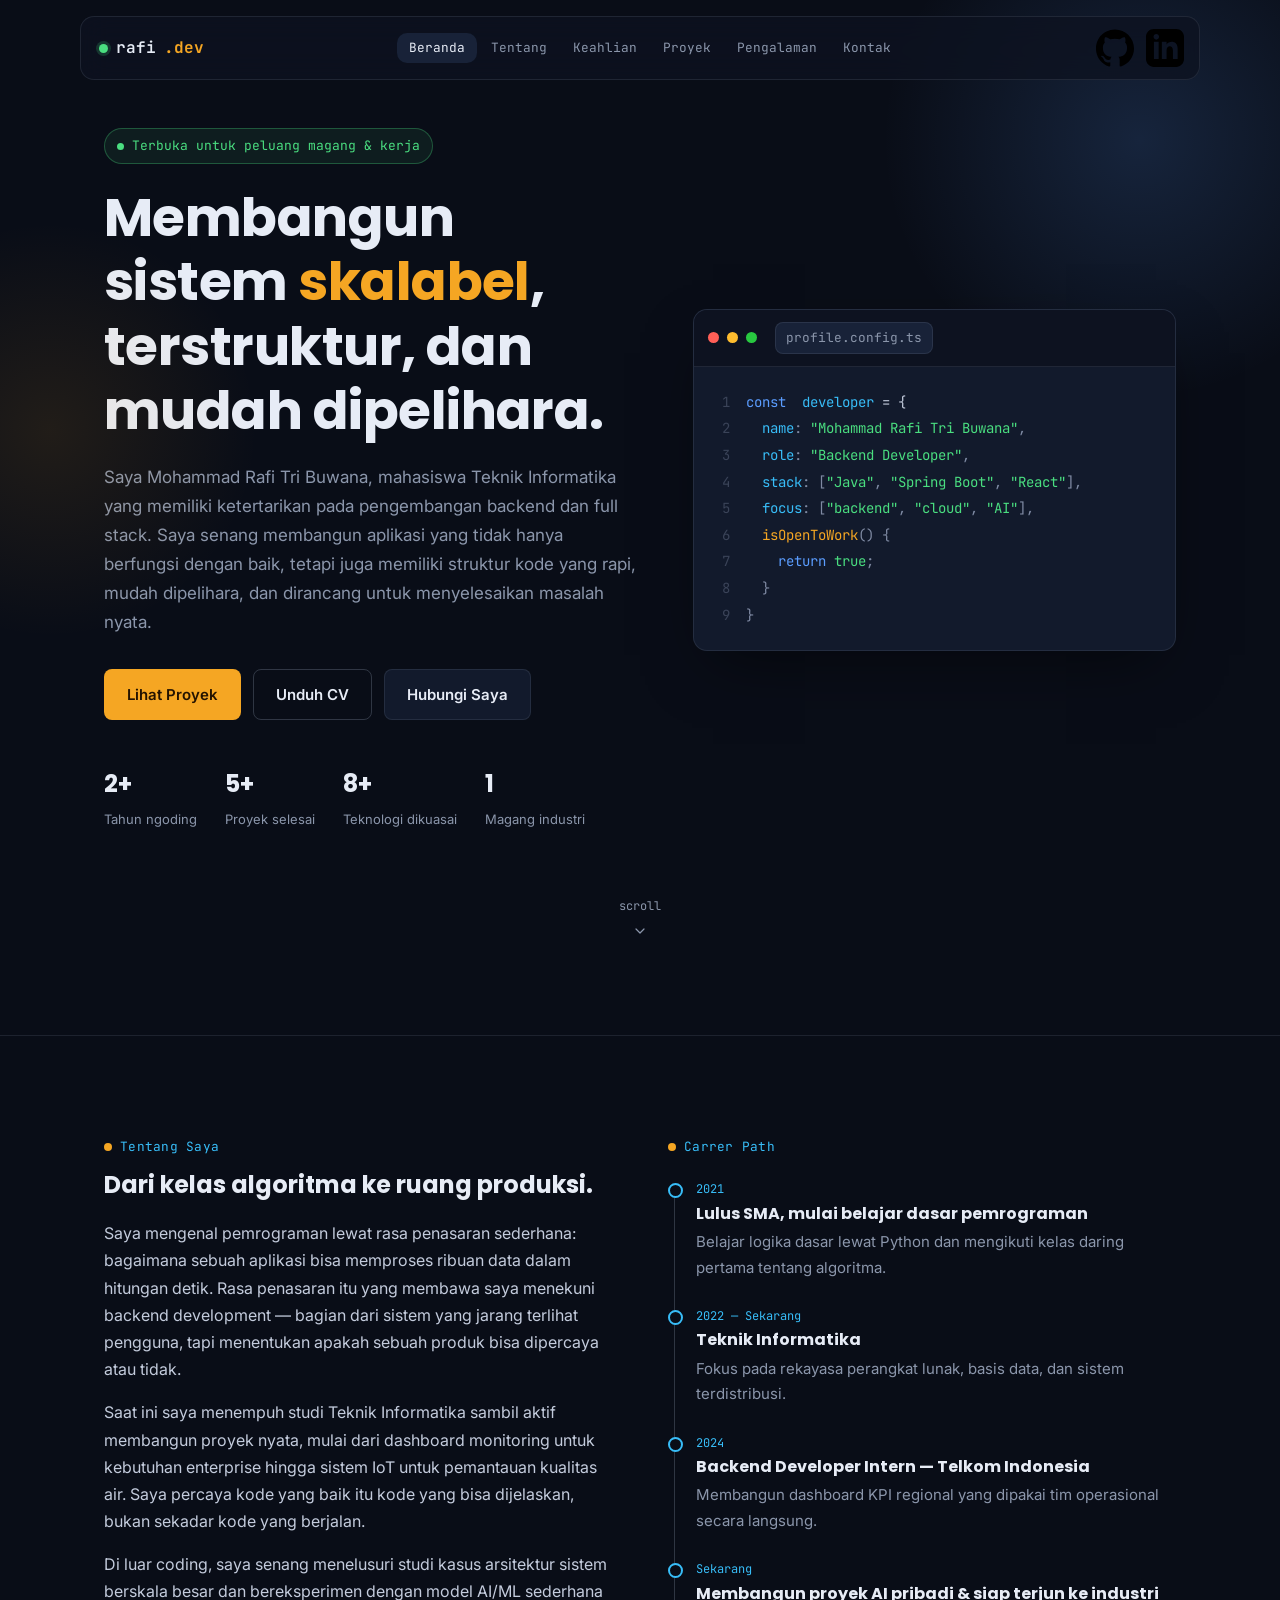
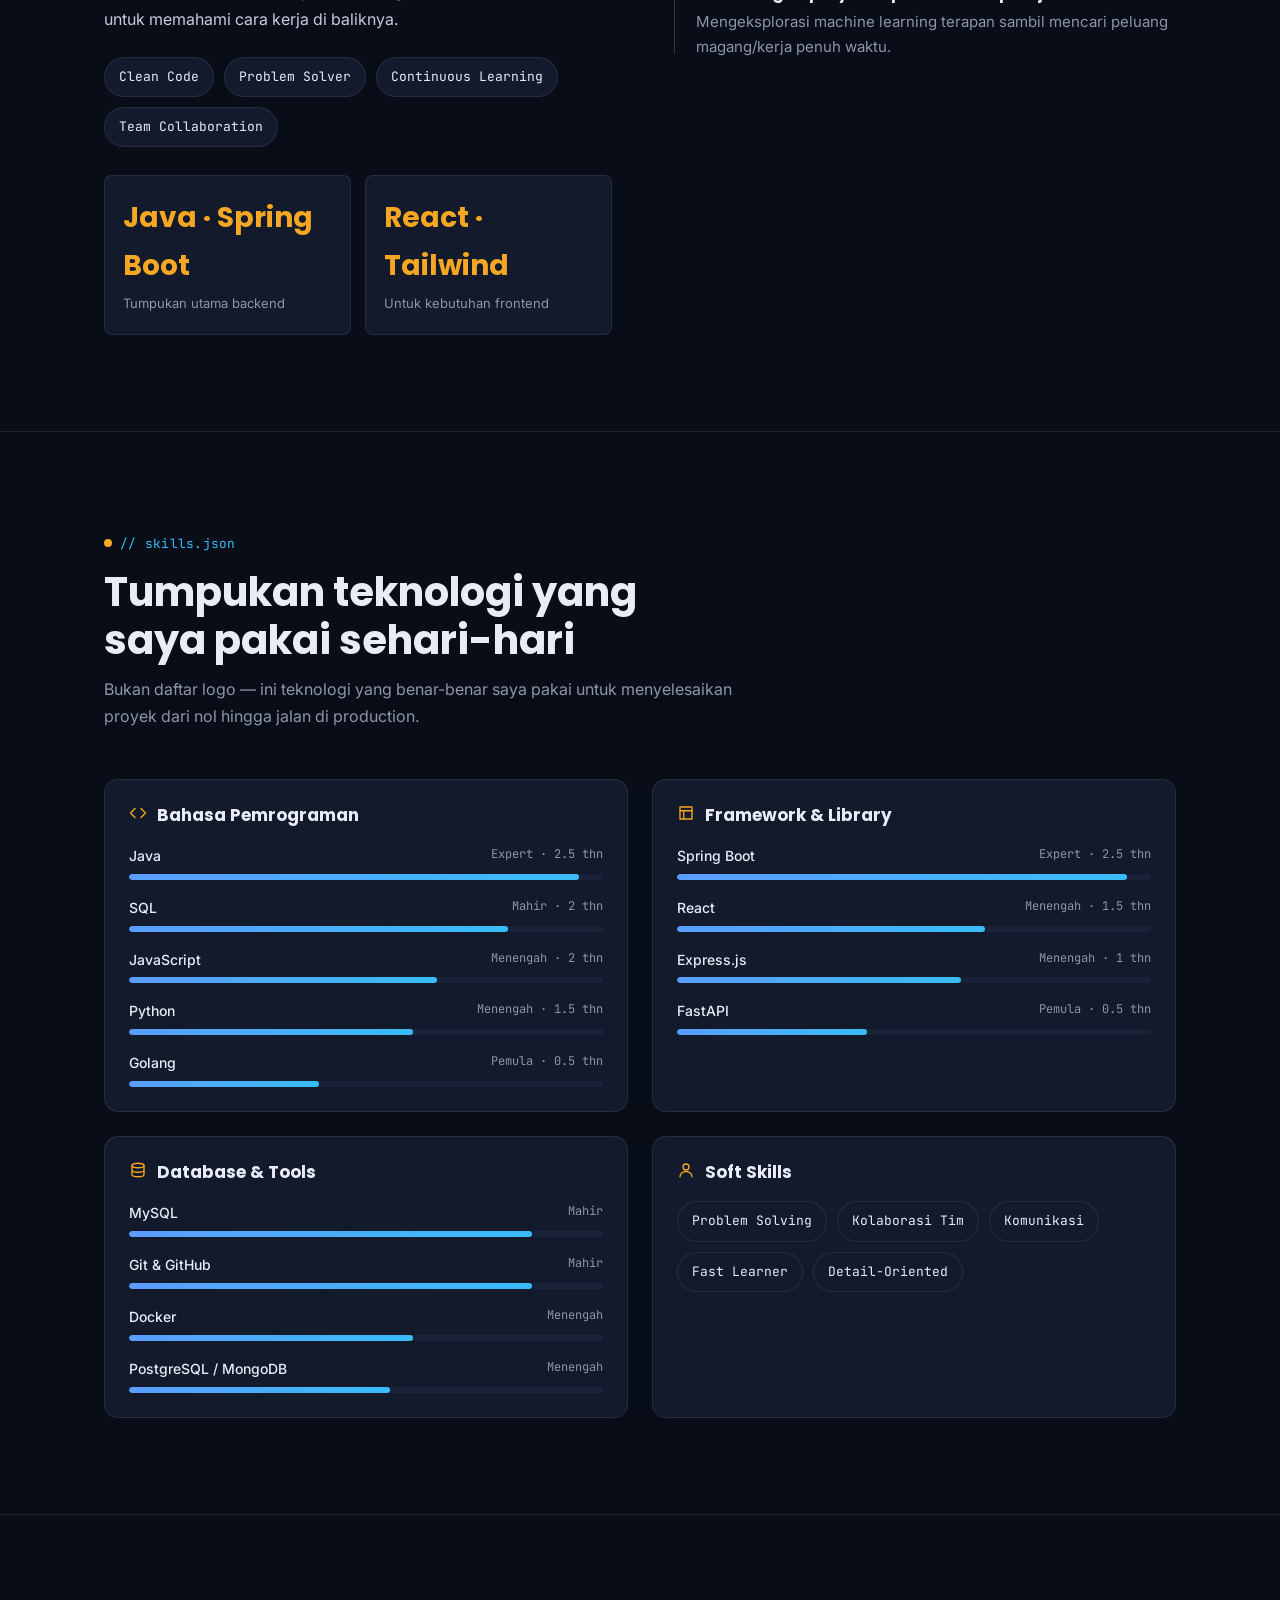
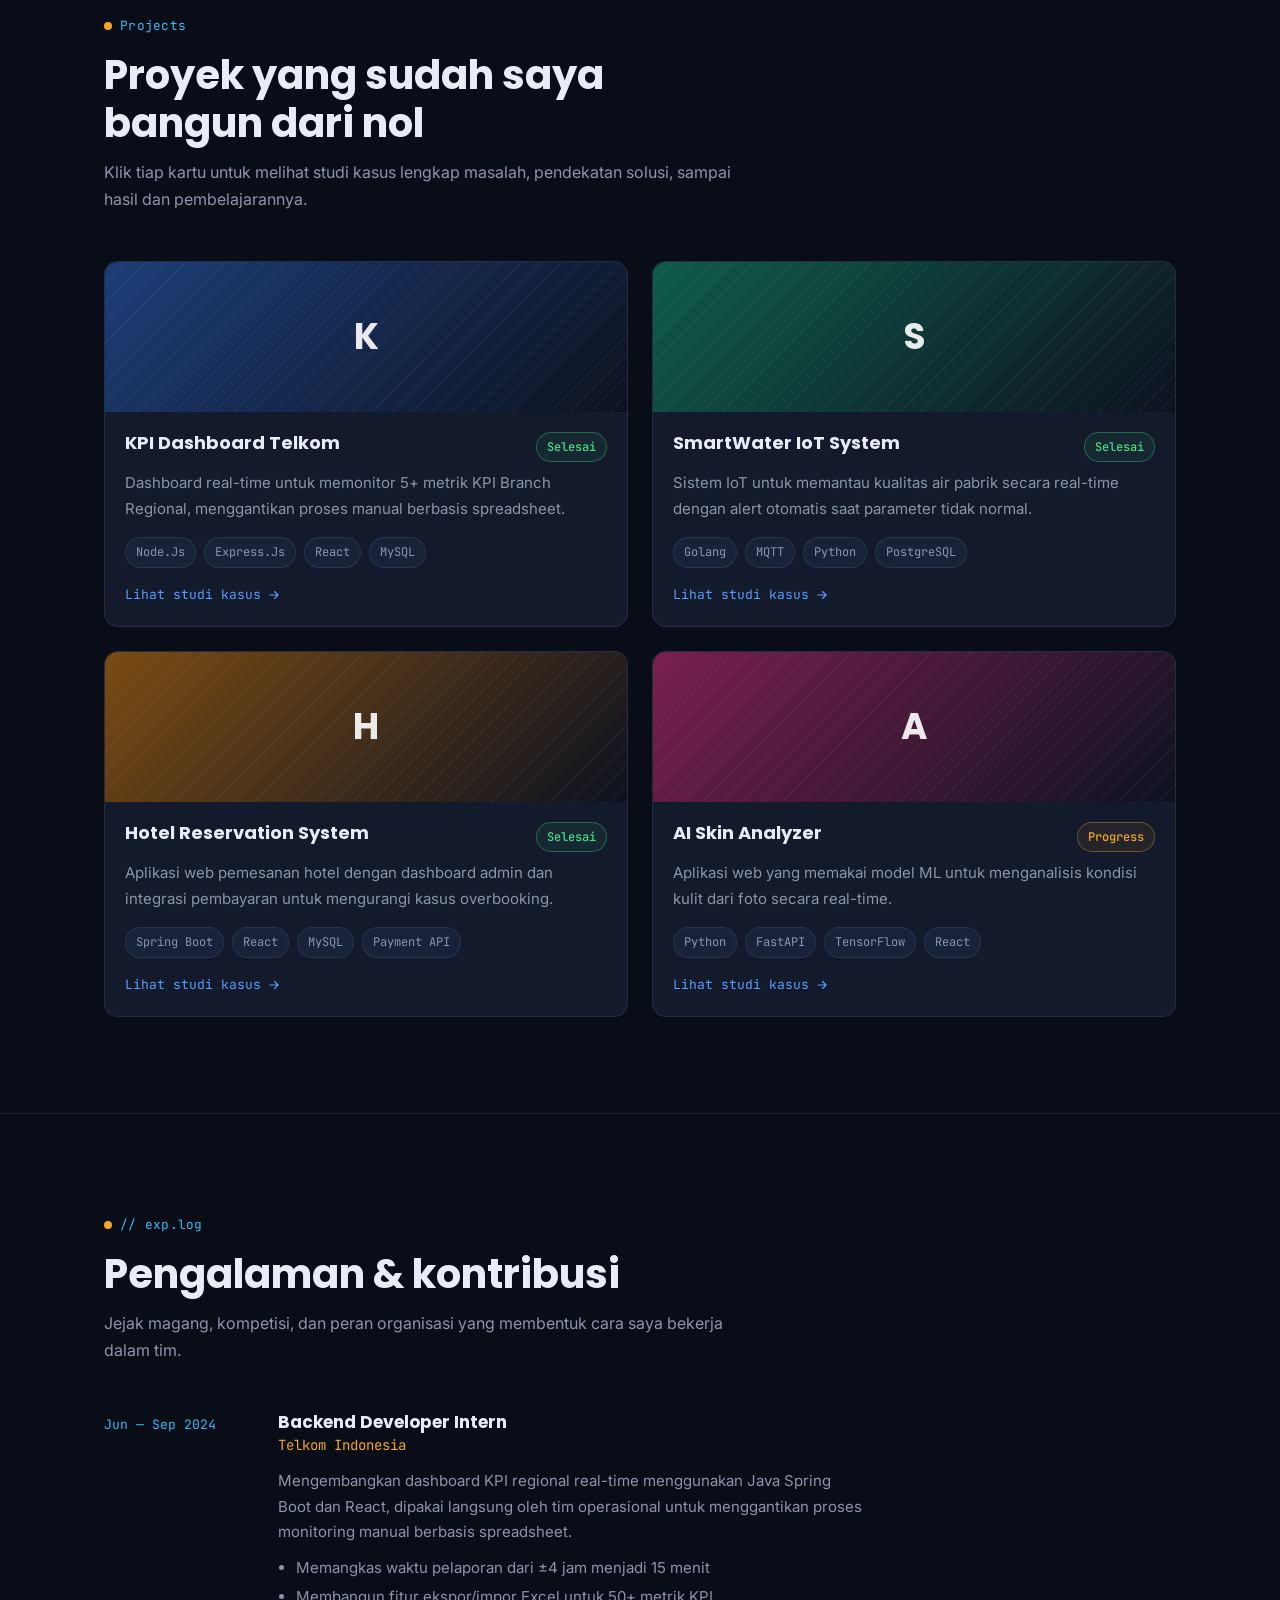
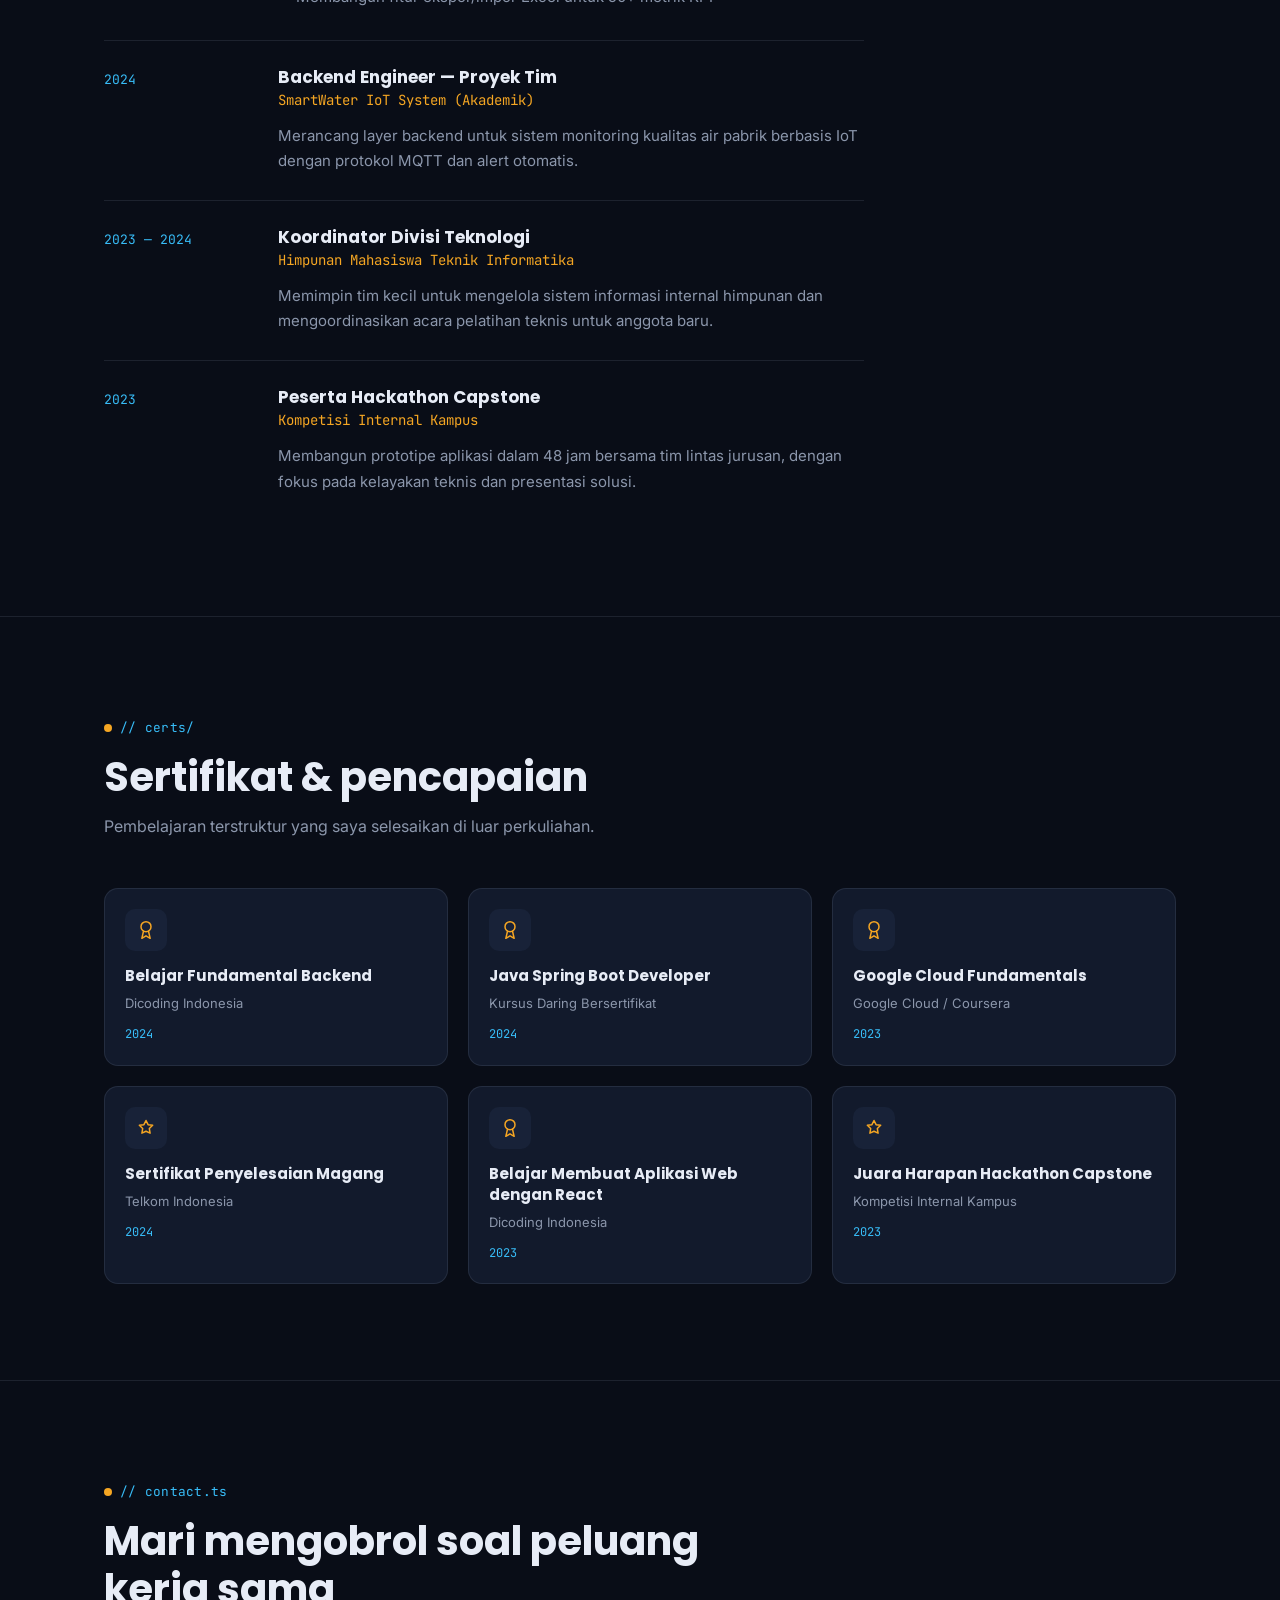
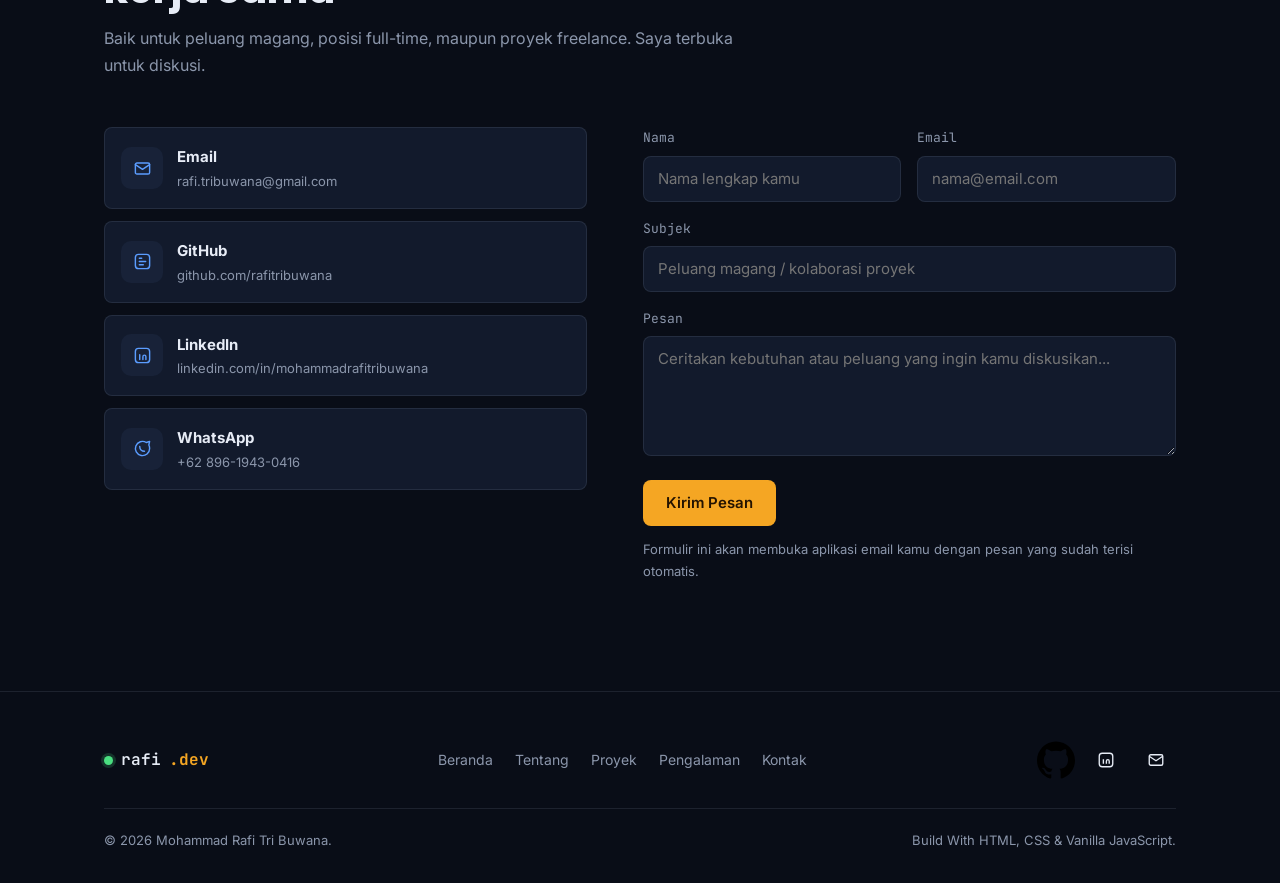
==== commit 6d62d6a6: "Update Portofolio" ====
--- a/portfolio-rafi.html
+++ b/portfolio-rafi.html
@@ -31,7 +31,7 @@
         <svg role="img" viewBox="0 0 24 24" xmlns="http://www.w3.org/2000/svg"><title>GitHub</title><path d="M12 .297c-6.63 0-12 5.373-12 12 0 5.303 3.438 9.8 8.205 11.385.6.113.82-.258.82-.577 0-.285-.01-1.04-.015-2.04-3.338.724-4.042-1.61-4.042-1.61C4.422 18.07 3.633 17.7 3.633 17.7c-1.087-.744.084-.729.084-.729 1.205.084 1.838 1.236 1.838 1.236 1.07 1.835 2.809 1.305 3.495.998.108-.776.417-1.305.76-1.605-2.665-.3-5.466-1.332-5.466-5.93 0-1.31.465-2.38 1.235-3.22-.135-.303-.54-1.523.105-3.176 0 0 1.005-.322 3.3 1.23.96-.267 1.98-.399 3-.405 1.02.006 2.04.138 3 .405 2.28-1.552 3.285-1.23 3.285-1.23.645 1.653.24 2.873.12 3.176.765.84 1.23 1.91 1.23 3.22 0 4.61-2.805 5.625-5.475 5.92.42.36.81 1.096.81 2.22 0 1.606-.015 2.896-.015 3.286 0 .315.21.69.825.57C20.565 22.092 24 17.592 24 12.297c0-6.627-5.373-12-12-12"/></svg>
       </a>
       <a class="icon-link" href="https://www.linkedin.com/in/rafitribuwana" target="_blank" rel="noopener" aria-label="Buka profil LinkedIn">
-        <svg width="19" height="19" viewBox="0 0 24 24" fill="none" stroke="currentColor" stroke-width="1.8" stroke-linecap="round" stroke-linejoin="round"><rect x="3" y="3" width="18" height="18" rx="4"/><circle cx="8.5" cy="8.5" r="0.6" fill="currentColor" stroke="none"/><path d="M8.5 11v6M12.5 17v-3.5c0-1.2 1-2 2-2s1.8.8 1.8 2V17"/></svg>
+        <svg role="img" viewBox="0 0 24 24" xmlns="http://www.w3.org/2000/svg"><title>LinkedIn</title><path d="M19 0h-14c-2.761 0-5 2.239-5 5v14c0 2.761 2.239 5 5 5h14c2.762 0 5-2.239 5-5v-14c0-2.761-2.238-5-5-5zm-11 19h-3v-11h3v11zm-1.5-12.268c-.966 0-1.75-.79-1.75-1.764s.784-1.764 1.75-1.764 1.75.79 1.75 1.764-.783 1.764-1.75 1.764zm13.5 12.268h-3v-5.604c0-3.368-4-3.113-4 0v5.604h-3v-11h3v1.765c1.396-2.586 7-2.777 7 2.476v6.759z"/></svg>
       </a>
       <button class="icon-link menu-btn" id="menuBtn" aria-label="Buka menu navigasi">
         <svg width="20" height="20" viewBox="0 0 24 24" fill="none" stroke="currentColor" stroke-width="1.8" stroke-linecap="round"><path d="M3 6h18M3 12h18M3 18h18"/></svg>
--- a/style.css
+++ b/style.css
@@ -109,10 +109,10 @@
   .nav-right{display:flex;align-items:center;gap:10px;}
   .icon-link{
     width:40px;height:40px;display:flex;align-items:center;justify-content:center;
-    border-radius:10px;color:var(--text-muted);border:1px solid transparent;cursor:pointer;
-    transition:color .2s ease,border-color .2s ease,background .2s ease;
-  }
-  .icon-link:hover{color:var(--text);background:var(--surface-hi);border-color:var(--border);}
+    border-radius:10px;color:var(--text);border:1px solid transparent;cursor:pointer;
+    transition:color .2s ease,border-color .2s ease,background .2s ease,box-shadow .2s ease;
+  }
+  .icon-link:hover{color:var(--amber);background:var(--surface-hi);border-color:var(--amber);box-shadow:0 0 0 3px rgba(245,166,35,0.16);}
   .menu-btn{display:none;}
 
   /* Mobile menu */
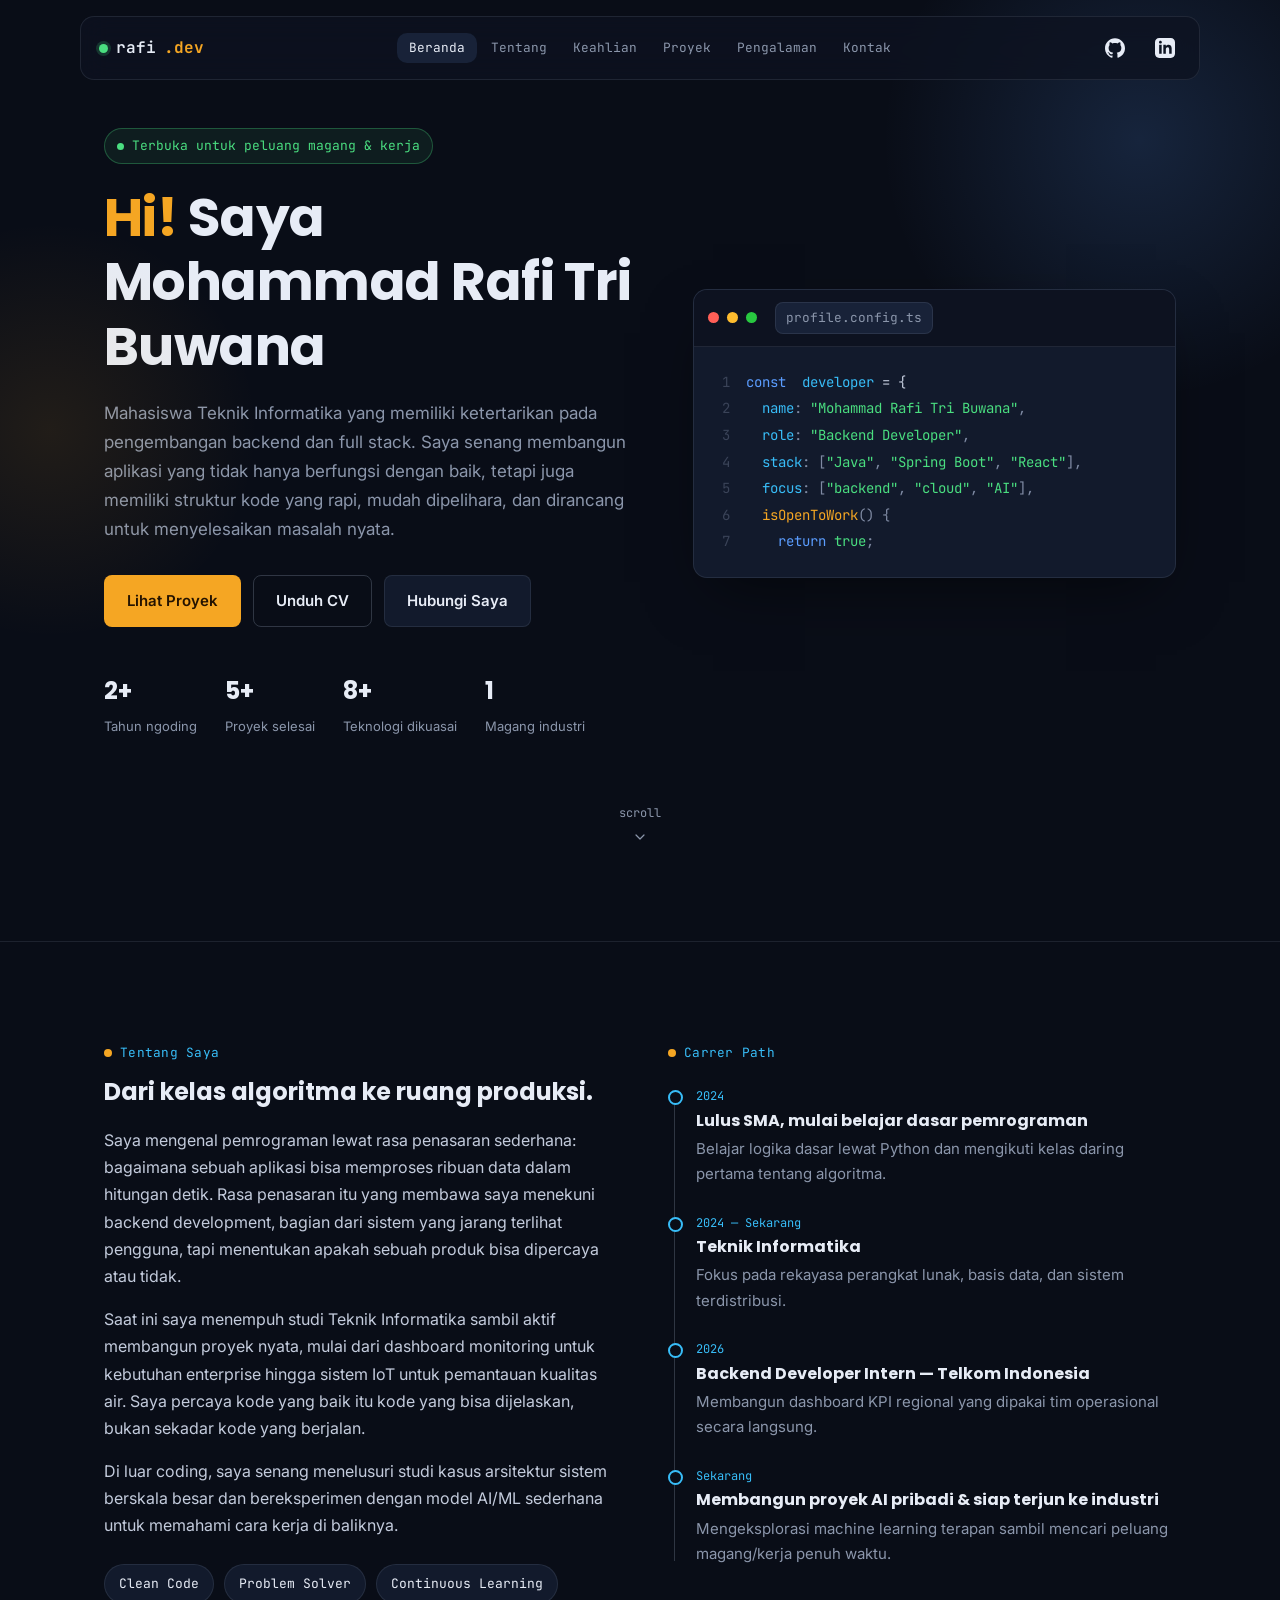
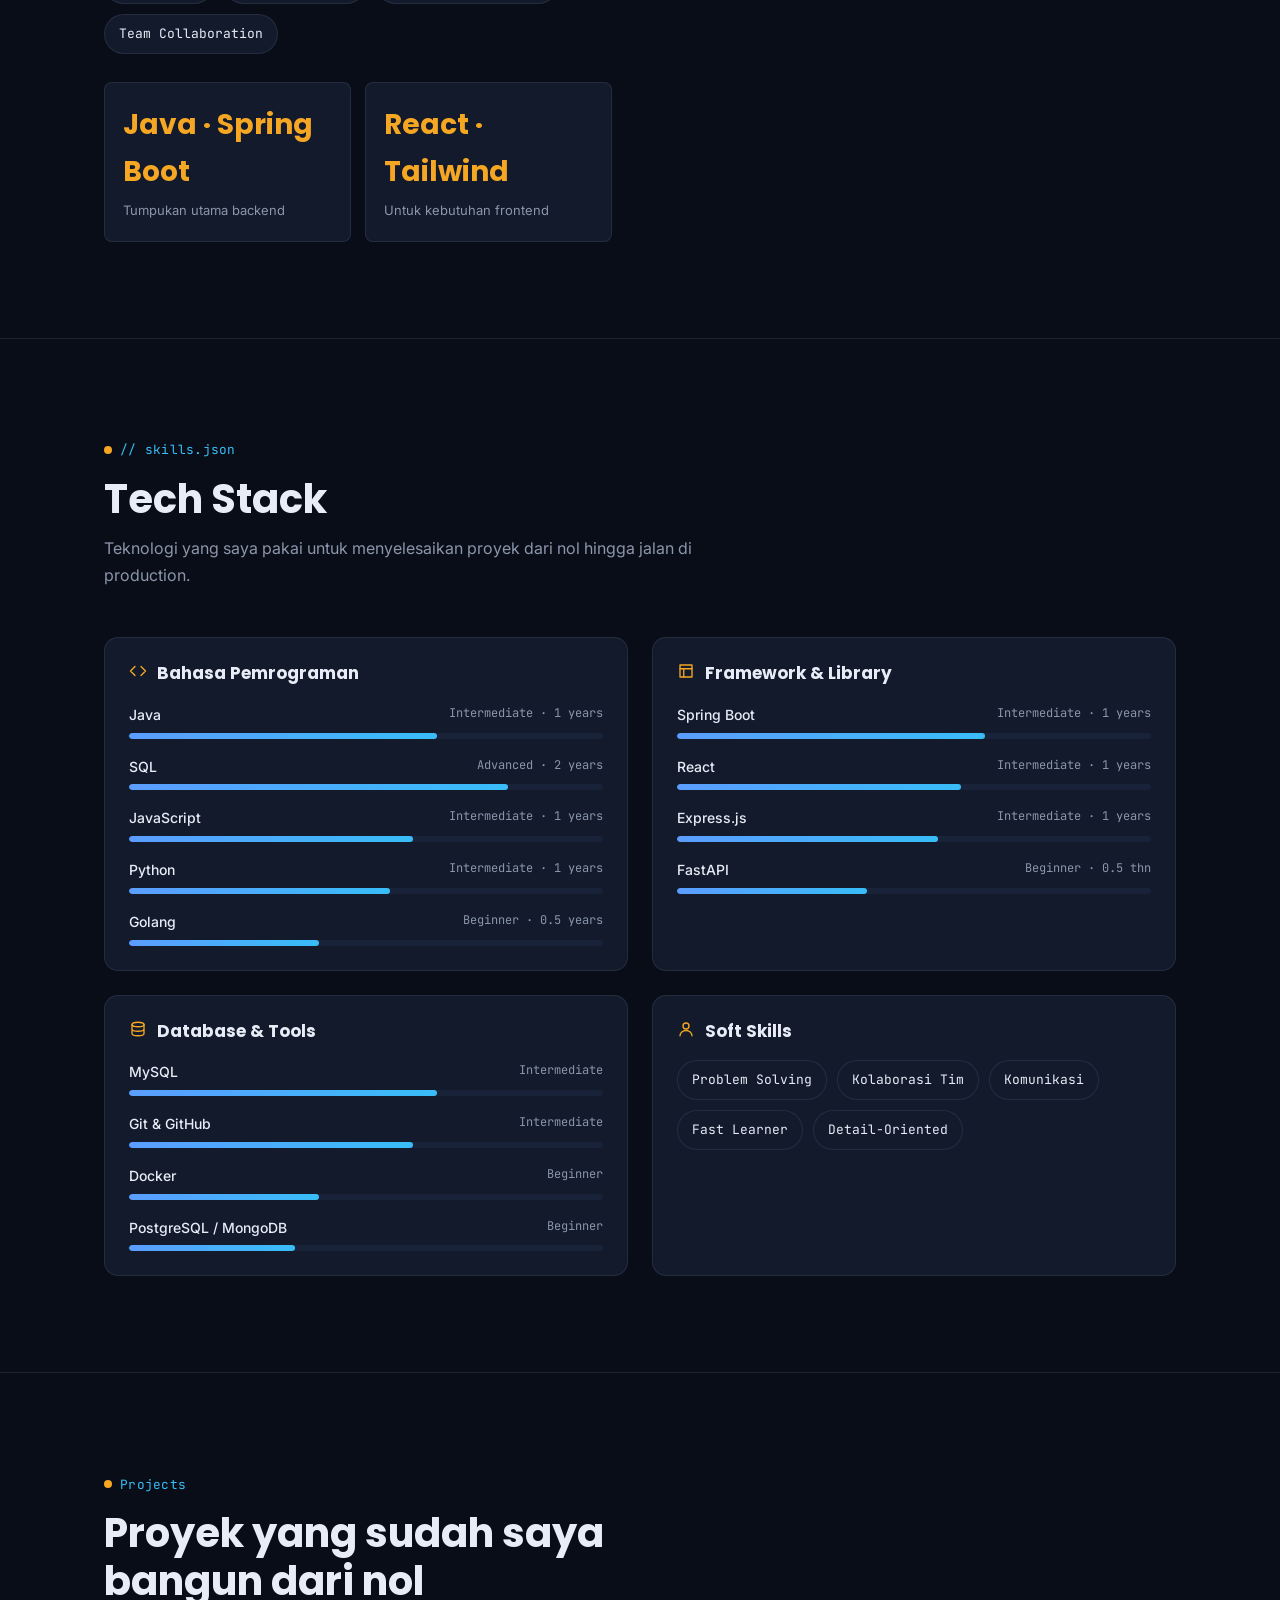
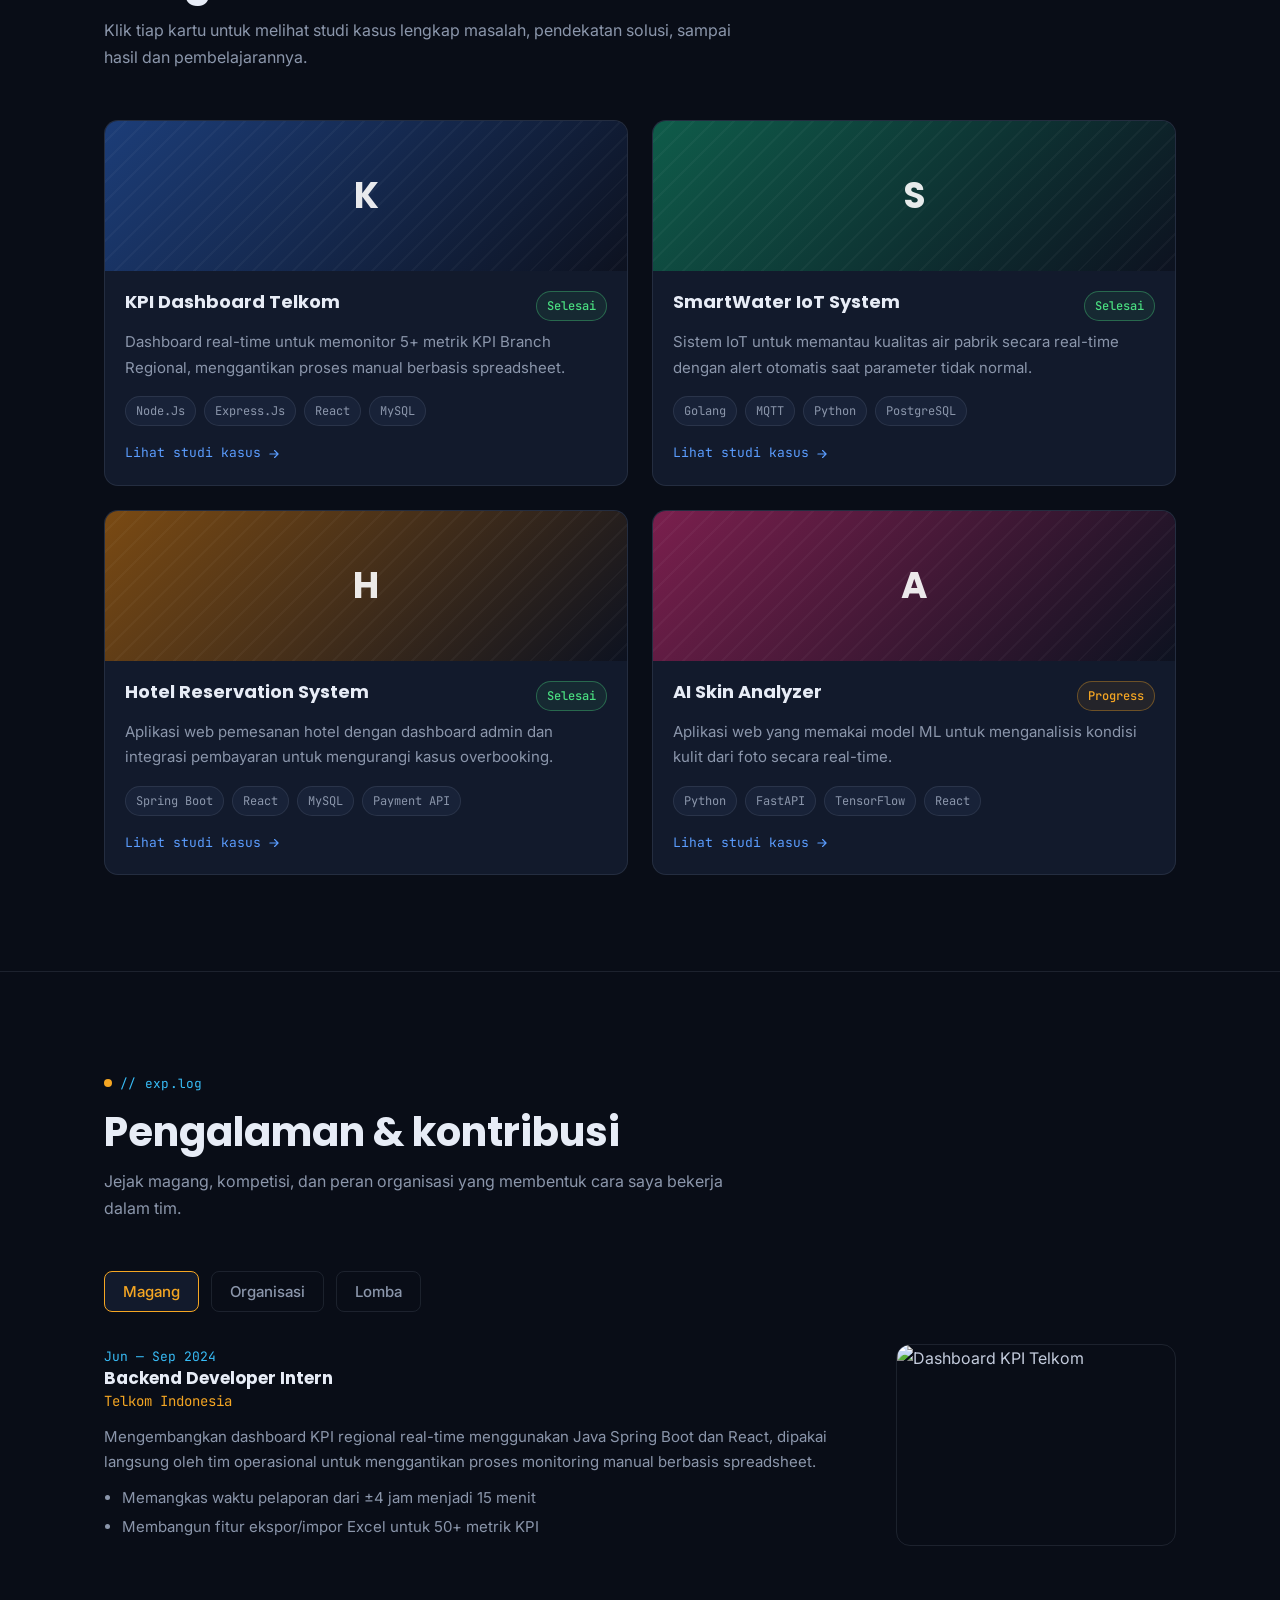
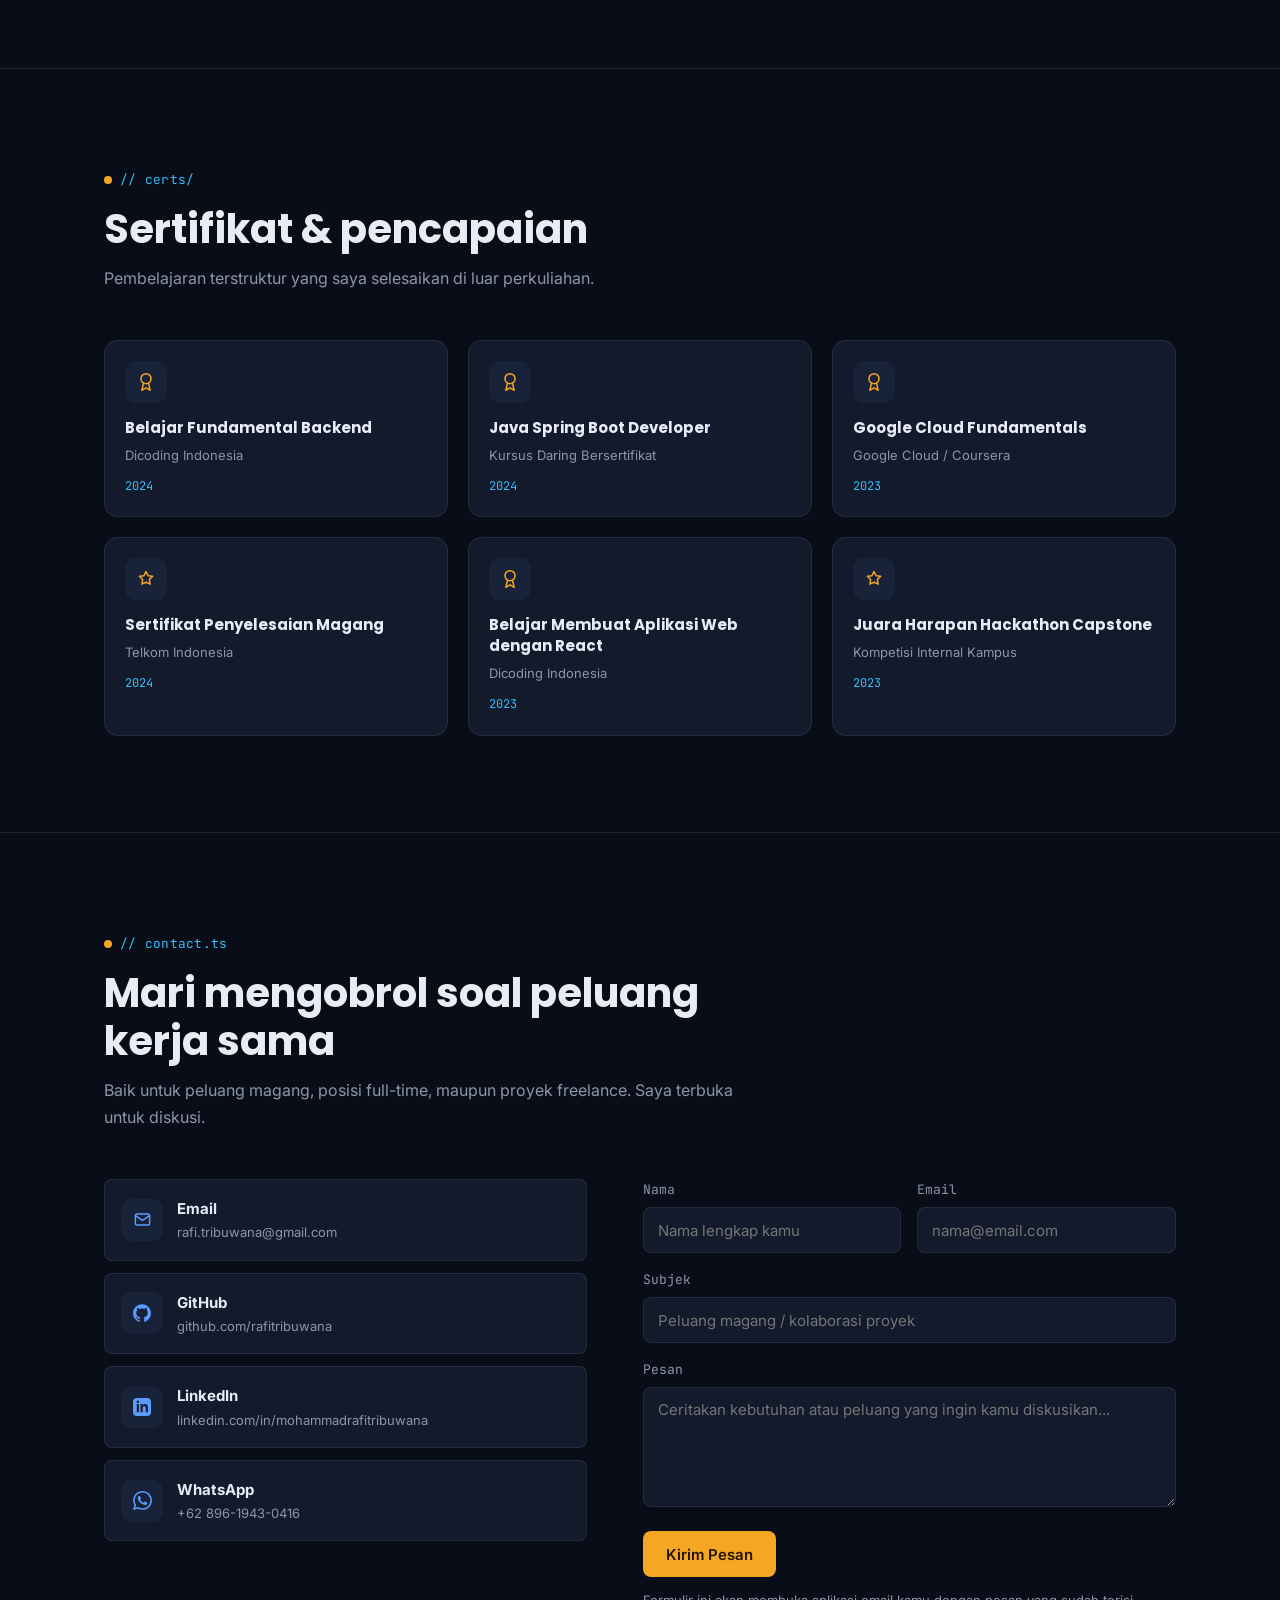
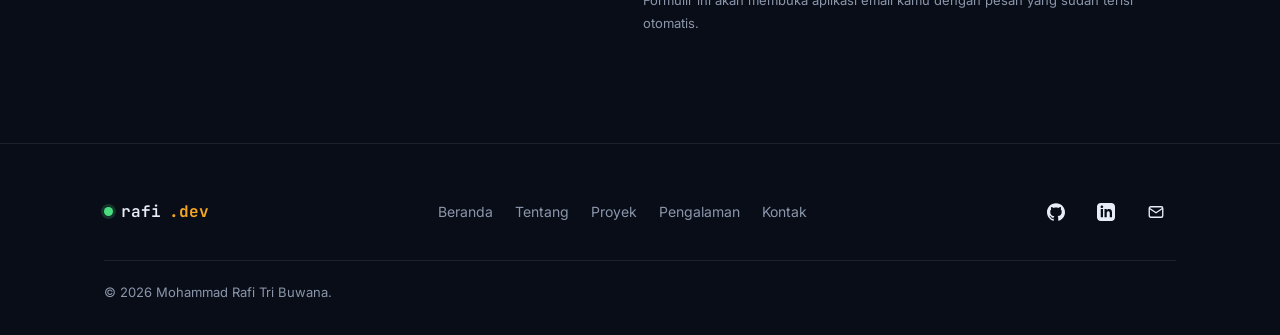
==== commit f04f84ad: "Update Portofolio" ====
--- a/portfolio-rafi.html
+++ b/portfolio-rafi.html
@@ -28,10 +28,10 @@
     </ul>
     <div class="nav-right">
       <a class="icon-link" href="https://github.com/rafitribuwana" target="_blank" rel="noopener" aria-label="Buka profil GitHub">
-        <svg role="img" viewBox="0 0 24 24" xmlns="http://www.w3.org/2000/svg"><title>GitHub</title><path d="M12 .297c-6.63 0-12 5.373-12 12 0 5.303 3.438 9.8 8.205 11.385.6.113.82-.258.82-.577 0-.285-.01-1.04-.015-2.04-3.338.724-4.042-1.61-4.042-1.61C4.422 18.07 3.633 17.7 3.633 17.7c-1.087-.744.084-.729.084-.729 1.205.084 1.838 1.236 1.838 1.236 1.07 1.835 2.809 1.305 3.495.998.108-.776.417-1.305.76-1.605-2.665-.3-5.466-1.332-5.466-5.93 0-1.31.465-2.38 1.235-3.22-.135-.303-.54-1.523.105-3.176 0 0 1.005-.322 3.3 1.23.96-.267 1.98-.399 3-.405 1.02.006 2.04.138 3 .405 2.28-1.552 3.285-1.23 3.285-1.23.645 1.653.24 2.873.12 3.176.765.84 1.23 1.91 1.23 3.22 0 4.61-2.805 5.625-5.475 5.92.42.36.81 1.096.81 2.22 0 1.606-.015 2.896-.015 3.286 0 .315.21.69.825.57C20.565 22.092 24 17.592 24 12.297c0-6.627-5.373-12-12-12"/></svg>
+        <svg role="img" viewBox="0 0 24 24" xmlns="http://www.w3.org/2000/svg" width="20" height="20"><title>GitHub</title><path fill="currentColor" d="M12 .297c-6.63 0-12 5.373-12 12 0 5.303 3.438 9.8 8.205 11.385.6.113.82-.258.82-.577 0-.285-.01-1.04-.015-2.04-3.338.724-4.042-1.61-4.042-1.61C4.422 18.07 3.633 17.7 3.633 17.7c-1.087-.744.084-.729.084-.729 1.205.084 1.838 1.236 1.838 1.236 1.07 1.835 2.809 1.305 3.495.998.108-.776.417-1.305.76-1.605-2.665-.3-5.466-1.332-5.466-5.93 0-1.31.465-2.38 1.235-3.22-.135-.303-.54-1.523.105-3.176 0 0 1.005-.322 3.3 1.23.96-.267 1.98-.399 3-.405 1.02.006 2.04.138 3 .405 2.28-1.552 3.285-1.23 3.285-1.23.645 1.653.24 2.873.12 3.176.765.84 1.23 1.91 1.23 3.22 0 4.61-2.805 5.625-5.475 5.92.42.36.81 1.096.81 2.22 0 1.606-.015 2.896-.015 3.286 0 .315.21.69.825.57C20.565 22.092 24 17.592 24 12.297c0-6.627-5.373-12-12-12"/></svg>
       </a>
       <a class="icon-link" href="https://www.linkedin.com/in/rafitribuwana" target="_blank" rel="noopener" aria-label="Buka profil LinkedIn">
-        <svg role="img" viewBox="0 0 24 24" xmlns="http://www.w3.org/2000/svg"><title>LinkedIn</title><path d="M19 0h-14c-2.761 0-5 2.239-5 5v14c0 2.761 2.239 5 5 5h14c2.762 0 5-2.239 5-5v-14c0-2.761-2.238-5-5-5zm-11 19h-3v-11h3v11zm-1.5-12.268c-.966 0-1.75-.79-1.75-1.764s.784-1.764 1.75-1.764 1.75.79 1.75 1.764-.783 1.764-1.75 1.764zm13.5 12.268h-3v-5.604c0-3.368-4-3.113-4 0v5.604h-3v-11h3v1.765c1.396-2.586 7-2.777 7 2.476v6.759z"/></svg>
+        <svg role="img" viewBox="0 0 24 24" xmlns="http://www.w3.org/2000/svg" width="20" height="20"><title>LinkedIn</title><path fill="currentColor" d="M19 0h-14c-2.761 0-5 2.239-5 5v14c0 2.761 2.239 5 5 5h14c2.762 0 5-2.239 5-5v-14c0-2.761-2.238-5-5-5zm-11 19h-3v-11h3v11zm-1.5-12.268c-.966 0-1.75-.79-1.75-1.764s.784-1.764 1.75-1.764 1.75.79 1.75 1.764-.783 1.764-1.75 1.764zm13.5 12.268h-3v-5.604c0-3.368-4-3.113-4 0v5.604h-3v-11h3v1.765c1.396-2.586 7-2.777 7 2.476v6.759z"/></svg>
       </a>
       <button class="icon-link menu-btn" id="menuBtn" aria-label="Buka menu navigasi">
         <svg width="20" height="20" viewBox="0 0 24 24" fill="none" stroke="currentColor" stroke-width="1.8" stroke-linecap="round"><path d="M3 6h18M3 12h18M3 18h18"/></svg>
@@ -64,7 +64,8 @@
   <div class="container hero-grid">
     <div>
       <span class="hero-kicker"><span class="pulse"></span> Terbuka untuk peluang magang &amp; kerja</span>
-      <h1>Membangun sistem <span class="accent">skalabel</span>, terstruktur, dan mudah dipelihara.</h1>      <p class="lead">Saya Mohammad Rafi Tri Buwana, mahasiswa Teknik Informatika yang memiliki ketertarikan pada pengembangan backend dan full stack. Saya senang membangun aplikasi yang tidak hanya berfungsi dengan baik, tetapi juga memiliki struktur kode yang rapi, mudah dipelihara, dan dirancang untuk menyelesaikan masalah nyata.</p>
+      <h1> <span class="accent">Hi!</span> Saya Mohammad Rafi Tri Buwana</h1>      
+      <p class="lead">Mahasiswa Teknik Informatika yang memiliki ketertarikan pada pengembangan backend dan full stack. Saya senang membangun aplikasi yang tidak hanya berfungsi dengan baik, tetapi juga memiliki struktur kode yang rapi, mudah dipelihara, dan dirancang untuk menyelesaikan masalah nyata.</p>
       <div class="hero-ctas">
         <a href="#projects" class="btn btn-primary">Lihat Proyek</a>
         <a href="assets/CV_Mohammad Rafi Tri Buwana.pdf" class="btn btn-outline">Unduh CV</a>
@@ -102,7 +103,7 @@
         <span class="eyebrow">Tentang Saya</span>
         <h2>Dari kelas algoritma ke ruang produksi.</h2>
         <div class="about-text" style="margin-top:20px;">
-          <p>Saya mengenal pemrograman lewat rasa penasaran sederhana: bagaimana sebuah aplikasi bisa memproses ribuan data dalam hitungan detik. Rasa penasaran itu yang membawa saya menekuni backend development — bagian dari sistem yang jarang terlihat pengguna, tapi menentukan apakah sebuah produk bisa dipercaya atau tidak.</p>
+          <p>Saya mengenal pemrograman lewat rasa penasaran sederhana: bagaimana sebuah aplikasi bisa memproses ribuan data dalam hitungan detik. Rasa penasaran itu yang membawa saya menekuni backend development, bagian dari sistem yang jarang terlihat pengguna, tapi menentukan apakah sebuah produk bisa dipercaya atau tidak.</p>
           <p>Saat ini saya menempuh studi Teknik Informatika sambil aktif membangun proyek nyata, mulai dari dashboard monitoring untuk kebutuhan enterprise hingga sistem IoT untuk pemantauan kualitas air. Saya percaya kode yang baik itu kode yang bisa dijelaskan, bukan sekadar kode yang berjalan.</p>
           <p>Di luar coding, saya senang menelusuri studi kasus arsitektur sistem berskala besar dan bereksperimen dengan model AI/ML sederhana untuk memahami cara kerja di baliknya.</p>
         </div>
@@ -122,17 +123,17 @@
         <span class="eyebrow">Carrer Path</span>
         <div class="timeline">
           <div class="tl-item">
-            <div class="tl-date">2021</div>
+            <div class="tl-date">2024</div>
             <h4>Lulus SMA, mulai belajar dasar pemrograman</h4>
             <p>Belajar logika dasar lewat Python dan mengikuti kelas daring pertama tentang algoritma.</p>
           </div>
           <div class="tl-item">
-            <div class="tl-date">2022 — Sekarang</div>
+            <div class="tl-date">2024 — Sekarang</div>
             <h4>Teknik Informatika</h4>
             <p>Fokus pada rekayasa perangkat lunak, basis data, dan sistem terdistribusi.</p>
           </div>
           <div class="tl-item">
-            <div class="tl-date">2024</div>
+            <div class="tl-date">2026</div>
             <h4>Backend Developer Intern — Telkom Indonesia</h4>
             <p>Membangun dashboard KPI regional yang dipakai tim operasional secara langsung.</p>
           </div>
@@ -152,8 +153,8 @@
   <div class="container">
     <div class="section-head reveal">
       <span class="eyebrow">// skills.json</span>
-      <h2>Tumpukan teknologi yang saya pakai sehari-hari</h2>
-      <p>Bukan daftar logo — ini teknologi yang benar-benar saya pakai untuk menyelesaikan proyek dari nol hingga jalan di production.</p>
+      <h2>Tech Stack</h2>
+      <p>Teknologi yang saya pakai untuk menyelesaikan proyek dari nol hingga jalan di production.</p>
     </div>
 
     <div class="skills-grid">
@@ -161,31 +162,31 @@
         <h3><span class="ico">
           <svg width="18" height="18" viewBox="0 0 24 24" fill="none" stroke="currentColor" stroke-width="1.8" stroke-linecap="round" stroke-linejoin="round"><path d="M16 18l6-6-6-6M8 6l-6 6 6 6"/></svg>
         </span> Bahasa Pemrograman</h3>
-        <div class="skill-row" data-level="95"><div class="row-top"><span>Java</span><span>Expert · 2.5 thn</span></div><div class="meter"><i></i></div></div>
-        <div class="skill-row" data-level="80"><div class="row-top"><span>SQL</span><span>Mahir · 2 thn</span></div><div class="meter"><i></i></div></div>
-        <div class="skill-row" data-level="65"><div class="row-top"><span>JavaScript</span><span>Menengah · 2 thn</span></div><div class="meter"><i></i></div></div>
-        <div class="skill-row" data-level="60"><div class="row-top"><span>Python</span><span>Menengah · 1.5 thn</span></div><div class="meter"><i></i></div></div>
-        <div class="skill-row" data-level="40"><div class="row-top"><span>Golang</span><span>Pemula · 0.5 thn</span></div><div class="meter"><i></i></div></div>
+        <div class="skill-row" data-level="65"><div class="row-top"><span>Java</span><span>Intermediate · 1 years</span></div><div class="meter"><i></i></div></div>
+        <div class="skill-row" data-level="80"><div class="row-top"><span>SQL</span><span>Advanced · 2 years</span></div><div class="meter"><i></i></div></div>
+        <div class="skill-row" data-level="60"><div class="row-top"><span>JavaScript</span><span>Intermediate · 1 years</span></div><div class="meter"><i></i></div></div>
+        <div class="skill-row" data-level="55"><div class="row-top"><span>Python</span><span>Intermediate · 1 years</span></div><div class="meter"><i></i></div></div>
+        <div class="skill-row" data-level="40"><div class="row-top"><span>Golang</span><span>Beginner · 0.5 years</span></div><div class="meter"><i></i></div></div>
       </div>
 
       <div class="skill-card reveal">
         <h3><span class="ico">
           <svg width="18" height="18" viewBox="0 0 24 24" fill="none" stroke="currentColor" stroke-width="1.8" stroke-linecap="round" stroke-linejoin="round"><path d="M4 4h16v16H4z"/><path d="M4 9h16M9 9v11"/></svg>
         </span> Framework &amp; Library</h3>
-        <div class="skill-row" data-level="95"><div class="row-top"><span>Spring Boot</span><span>Expert · 2.5 thn</span></div><div class="meter"><i></i></div></div>
-        <div class="skill-row" data-level="65"><div class="row-top"><span>React</span><span>Menengah · 1.5 thn</span></div><div class="meter"><i></i></div></div>
-        <div class="skill-row" data-level="60"><div class="row-top"><span>Express.js</span><span>Menengah · 1 thn</span></div><div class="meter"><i></i></div></div>
-        <div class="skill-row" data-level="40"><div class="row-top"><span>FastAPI</span><span>Pemula · 0.5 thn</span></div><div class="meter"><i></i></div></div>
+        <div class="skill-row" data-level="65"><div class="row-top"><span>Spring Boot</span><span>Intermediate · 1 years</span></div><div class="meter"><i></i></div></div>
+        <div class="skill-row" data-level="60"><div class="row-top"><span>React</span><span>Intermediate · 1 years</span></div><div class="meter"><i></i></div></div>
+        <div class="skill-row" data-level="55"><div class="row-top"><span>Express.js</span><span>Intermediate · 1 years</span></div><div class="meter"><i></i></div></div>
+        <div class="skill-row" data-level="40"><div class="row-top"><span>FastAPI</span><span>Beginner · 0.5 thn</span></div><div class="meter"><i></i></div></div>
       </div>
 
       <div class="skill-card reveal">
         <h3><span class="ico">
           <svg width="18" height="18" viewBox="0 0 24 24" fill="none" stroke="currentColor" stroke-width="1.8" stroke-linecap="round" stroke-linejoin="round"><ellipse cx="12" cy="6" rx="8" ry="3"/><path d="M4 6v6c0 1.7 3.6 3 8 3s8-1.3 8-3V6M4 12v6c0 1.7 3.6 3 8 3s8-1.3 8-3v-6"/></svg>
         </span> Database &amp; Tools</h3>
-        <div class="skill-row" data-level="85"><div class="row-top"><span>MySQL</span><span>Mahir</span></div><div class="meter"><i></i></div></div>
-        <div class="skill-row" data-level="85"><div class="row-top"><span>Git &amp; GitHub</span><span>Mahir</span></div><div class="meter"><i></i></div></div>
-        <div class="skill-row" data-level="60"><div class="row-top"><span>Docker</span><span>Menengah</span></div><div class="meter"><i></i></div></div>
-        <div class="skill-row" data-level="55"><div class="row-top"><span>PostgreSQL / MongoDB</span><span>Menengah</span></div><div class="meter"><i></i></div></div>
+        <div class="skill-row" data-level="65"><div class="row-top"><span>MySQL</span><span>Intermediate</span></div><div class="meter"><i></i></div></div>
+        <div class="skill-row" data-level="60"><div class="row-top"><span>Git &amp; GitHub</span><span>Intermediate</span></div><div class="meter"><i></i></div></div>
+        <div class="skill-row" data-level="40"><div class="row-top"><span>Docker</span><span>Beginner</span></div><div class="meter"><i></i></div></div>
+        <div class="skill-row" data-level="35"><div class="row-top"><span>PostgreSQL / MongoDB</span><span>Beginner</span></div><div class="meter"><i></i></div></div>
       </div>
 
       <div class="skill-card reveal">
@@ -225,41 +226,77 @@
       <p>Jejak magang, kompetisi, dan peran organisasi yang membentuk cara saya bekerja dalam tim.</p>
     </div>
 
-    <div class="exp-list">
+    <!-- Experience Tabs -->
+    <div class="exp-tabs reveal">
+      <button class="exp-tab-btn active" data-category="internship">Magang</button>
+      <button class="exp-tab-btn" data-category="organization">Organisasi</button>
+      <button class="exp-tab-btn" data-category="competition">Lomba</button>
+    </div>
+
+    <!-- Magang -->
+    <div class="exp-list" data-category="internship">
       <div class="exp-item reveal">
-        <div class="exp-date">Jun — Sep 2024</div>
-        <div class="exp-content">
-          <h4>Backend Developer Intern</h4>
-          <div class="exp-org">Telkom Indonesia</div>
-          <p>Mengembangkan dashboard KPI regional real-time menggunakan Java Spring Boot dan React, dipakai langsung oleh tim operasional untuk menggantikan proses monitoring manual berbasis spreadsheet.</p>
-          <ul>
-            <li>Memangkas waktu pelaporan dari ±4 jam menjadi 15 menit</li>
-            <li>Membangun fitur ekspor/impor Excel untuk 50+ metrik KPI</li>
-          </ul>
-        </div>
-      </div>
+        <div>
+          <div class="exp-date">Jun — Sep 2024</div>
+          <div class="exp-content">
+            <h4>Backend Developer Intern</h4>
+            <div class="exp-org">Telkom Indonesia</div>
+            <p>Mengembangkan dashboard KPI regional real-time menggunakan Java Spring Boot dan React, dipakai langsung oleh tim operasional untuk menggantikan proses monitoring manual berbasis spreadsheet.</p>
+            <ul>
+              <li>Memangkas waktu pelaporan dari ±4 jam menjadi 15 menit</li>
+              <li>Membangun fitur ekspor/impor Excel untuk 50+ metrik KPI</li>
+            </ul>
+          </div>
+        </div>
+        <div class="exp-photo">
+          <img src="https://via.placeholder.com/280x200/1c3d78/5b9dff?text=Telkom+Dashboard" alt="Dashboard KPI Telkom" />
+        </div>
+      </div>
+    </div>
+
+    <!-- Organisasi -->
+    <div class="exp-list" data-category="organization" style="display:none;">
       <div class="exp-item reveal">
-        <div class="exp-date">2024</div>
-        <div class="exp-content">
-          <h4>Backend Engineer — Proyek Tim</h4>
-          <div class="exp-org">SmartWater IoT System (Akademik)</div>
-          <p>Merancang layer backend untuk sistem monitoring kualitas air pabrik berbasis IoT dengan protokol MQTT dan alert otomatis.</p>
-        </div>
-      </div>
+        <div>
+          <div class="exp-date">2023 — 2024</div>
+          <div class="exp-content">
+            <h4>Koordinator Divisi Teknologi</h4>
+            <div class="exp-org">Himpunan Mahasiswa Teknik Informatika</div>
+            <p>Memimpin tim kecil untuk mengelola sistem informasi internal himpunan dan mengoordinasikan acara pelatihan teknis untuk anggota baru.</p>
+          </div>
+        </div>
+        <div class="exp-photo">
+          <img src="https://via.placeholder.com/280x200/0f5c4a/38bdf8?text=Organisasi+HMTI" alt="Kegiatan Organisasi HMTI" />
+        </div>
+      </div>
+    </div>
+
+    <!-- Lomba -->
+    <div class="exp-list" data-category="competition" style="display:none;">
       <div class="exp-item reveal">
-        <div class="exp-date">2023 — 2024</div>
-        <div class="exp-content">
-          <h4>Koordinator Divisi Teknologi</h4>
-          <div class="exp-org">Himpunan Mahasiswa Teknik Informatika</div>
-          <p>Memimpin tim kecil untuk mengelola sistem informasi internal himpunan dan mengoordinasikan acara pelatihan teknis untuk anggota baru.</p>
+        <div>
+          <div class="exp-date">2024</div>
+          <div class="exp-content">
+            <h4>Backend Engineer — Proyek Tim</h4>
+            <div class="exp-org">SmartWater IoT System (Akademik)</div>
+            <p>Merancang layer backend untuk sistem monitoring kualitas air pabrik berbasis IoT dengan protokol MQTT dan alert otomatis.</p>
+          </div>
+        </div>
+        <div class="exp-photo">
+          <img src="https://via.placeholder.com/280x200/0f5c4a/4ade80?text=SmartWater+IoT" alt="Proyek SmartWater IoT" />
         </div>
       </div>
       <div class="exp-item reveal">
-        <div class="exp-date">2023</div>
-        <div class="exp-content">
-          <h4>Peserta Hackathon Capstone</h4>
-          <div class="exp-org">Kompetisi Internal Kampus</div>
-          <p>Membangun prototipe aplikasi dalam 48 jam bersama tim lintas jurusan, dengan fokus pada kelayakan teknis dan presentasi solusi.</p>
+        <div>
+          <div class="exp-date">2023</div>
+          <div class="exp-content">
+            <h4>Peserta Hackathon Capstone</h4>
+            <div class="exp-org">Kompetisi Internal Kampus</div>
+            <p>Membangun prototipe aplikasi dalam 48 jam bersama tim lintas jurusan, dengan fokus pada kelayakan teknis dan presentasi solusi.</p>
+          </div>
+        </div>
+        <div class="exp-photo">
+          <img src="https://via.placeholder.com/280x200/7a1f4d/f5a623?text=Hackathon+Capstone" alt="Hackathon Capstone" />
         </div>
       </div>
     </div>
@@ -274,38 +311,38 @@
       <h2>Sertifikat &amp; pencapaian</h2>
       <p>Pembelajaran terstruktur yang saya selesaikan di luar perkuliahan.</p>
     </div>
-    <div class="cert-grid">
-      <div class="cert-card reveal">
+    <div class="cert-grid" id="certGrid">
+      <div class="cert-card reveal" role="button" tabindex="0" data-cert-id="backend-fundamental">
         <div class="cert-icon"><svg width="20" height="20" viewBox="0 0 24 24" fill="none" stroke="currentColor" stroke-width="1.8" stroke-linecap="round" stroke-linejoin="round"><circle cx="12" cy="8" r="6"/><path d="M9 13.5L7 22l5-3 5 3-2-8.5"/></svg></div>
         <h4>Belajar Fundamental Backend</h4>
         <div class="cert-issuer">Dicoding Indonesia</div>
         <div class="cert-date">2024</div>
       </div>
-      <div class="cert-card reveal">
+      <div class="cert-card reveal" role="button" tabindex="0" data-cert-id="spring-boot">
         <div class="cert-icon"><svg width="20" height="20" viewBox="0 0 24 24" fill="none" stroke="currentColor" stroke-width="1.8" stroke-linecap="round" stroke-linejoin="round"><circle cx="12" cy="8" r="6"/><path d="M9 13.5L7 22l5-3 5 3-2-8.5"/></svg></div>
         <h4>Java Spring Boot Developer</h4>
         <div class="cert-issuer">Kursus Daring Bersertifikat</div>
         <div class="cert-date">2024</div>
       </div>
-      <div class="cert-card reveal">
+      <div class="cert-card reveal" role="button" tabindex="0" data-cert-id="gcp-fundamentals">
         <div class="cert-icon"><svg width="20" height="20" viewBox="0 0 24 24" fill="none" stroke="currentColor" stroke-width="1.8" stroke-linecap="round" stroke-linejoin="round"><circle cx="12" cy="8" r="6"/><path d="M9 13.5L7 22l5-3 5 3-2-8.5"/></svg></div>
         <h4>Google Cloud Fundamentals</h4>
         <div class="cert-issuer">Google Cloud / Coursera</div>
         <div class="cert-date">2023</div>
       </div>
-      <div class="cert-card reveal">
+      <div class="cert-card reveal" role="button" tabindex="0" data-cert-id="internship-cert">
         <div class="cert-icon"><svg width="20" height="20" viewBox="0 0 24 24" fill="none" stroke="currentColor" stroke-width="1.8" stroke-linecap="round" stroke-linejoin="round"><path d="M12 3l2.5 5 5.5.8-4 3.9.9 5.5L12 15.9 7.1 18.2l.9-5.5-4-3.9L9.5 8z"/></svg></div>
         <h4>Sertifikat Penyelesaian Magang</h4>
         <div class="cert-issuer">Telkom Indonesia</div>
         <div class="cert-date">2024</div>
       </div>
-      <div class="cert-card reveal">
+      <div class="cert-card reveal" role="button" tabindex="0" data-cert-id="react-web">
         <div class="cert-icon"><svg width="20" height="20" viewBox="0 0 24 24" fill="none" stroke="currentColor" stroke-width="1.8" stroke-linecap="round" stroke-linejoin="round"><circle cx="12" cy="8" r="6"/><path d="M9 13.5L7 22l5-3 5 3-2-8.5"/></svg></div>
         <h4>Belajar Membuat Aplikasi Web dengan React</h4>
         <div class="cert-issuer">Dicoding Indonesia</div>
         <div class="cert-date">2023</div>
       </div>
-      <div class="cert-card reveal">
+      <div class="cert-card reveal" role="button" tabindex="0" data-cert-id="hackathon-capstone">
         <div class="cert-icon"><svg width="20" height="20" viewBox="0 0 24 24" fill="none" stroke="currentColor" stroke-width="1.8" stroke-linecap="round" stroke-linejoin="round"><path d="M12 3l2.5 5 5.5.8-4 3.9.9 5.5L12 15.9 7.1 18.2l.9-5.5-4-3.9L9.5 8z"/></svg></div>
         <h4>Juara Harapan Hackathon Capstone</h4>
         <div class="cert-issuer">Kompetisi Internal Kampus</div>
@@ -327,19 +364,23 @@
     <div class="contact-grid">
       <div class="contact-cards reveal">
         <a class="contact-card" href="mailto:rafi.tribuwana@gmail.com">
-          <span class="cc-ico"><svg width="19" height="19" viewBox="0 0 24 24" fill="none" stroke="currentColor" stroke-width="1.8" stroke-linecap="round" stroke-linejoin="round"><rect x="3" y="5" width="18" height="14" rx="2"/><path d="M3 7l9 6 9-6"/></svg></span>
+          <span class="cc-ico">
+            <svg width="19" height="19" viewBox="0 0 24 24" fill="none" stroke="currentColor" stroke-width="1.8" stroke-linecap="round" stroke-linejoin="round"><rect x="3" y="5" width="18" height="14" rx="2"/><path d="M3 7l9 6 9-6"/></svg></span>
           <span><b>Email</b><span>rafi.tribuwana@gmail.com</span></span>
         </a>
         <a class="contact-card" href="https://github.com/rafitribuwana" target="_blank" rel="noopener">
-          <span class="cc-ico"><svg width="19" height="19" viewBox="0 0 24 24" fill="none" stroke="currentColor" stroke-width="1.8" stroke-linecap="round" stroke-linejoin="round"><rect x="3" y="3" width="18" height="18" rx="4"/><path d="M8 12h8M8 16h5M8 8h3"/></svg></span>
+          <span class="cc-ico">
+            <svg role="img" viewBox="0 0 24 24" xmlns="http://www.w3.org/2000/svg" width="18" height="18"><title>GitHub</title><path fill="currentColor" d="M12 .297c-6.63 0-12 5.373-12 12 0 5.303 3.438 9.8 8.205 11.385.6.113.82-.258.82-.577 0-.285-.01-1.04-.015-2.04-3.338.724-4.042-1.61-4.042-1.61C4.422 18.07 3.633 17.7 3.633 17.7c-1.087-.744.084-.729.084-.729 1.205.084 1.838 1.236 1.838 1.236 1.07 1.835 2.809 1.305 3.495.998.108-.776.417-1.305.76-1.605-2.665-.3-5.466-1.332-5.466-5.93 0-1.31.465-2.38 1.235-3.22-.135-.303-.54-1.523.105-3.176 0 0 1.005-.322 3.3 1.23.96-.267 1.98-.399 3-.405 1.02.006 2.04.138 3 .405 2.28-1.552 3.285-1.23 3.285-1.23.645 1.653.24 2.873.12 3.176.765.84 1.23 1.91 1.23 3.22 0 4.61-2.805 5.625-5.475 5.92.42.36.81 1.096.81 2.22 0 1.606-.015 2.896-.015 3.286 0 .315.21.69.825.57C20.565 22.092 24 17.592 24 12.297c0-6.627-5.373-12-12-12"/></svg></span>
           <span><b>GitHub</b><span>github.com/rafitribuwana</span></span>
         </a>
         <a class="contact-card" href="https://www.linkedin.com/in/mohammad-rafi-tri-buwana-a13b3a313/" target="_blank" rel="noopener">
-          <span class="cc-ico"><svg width="19" height="19" viewBox="0 0 24 24" fill="none" stroke="currentColor" stroke-width="1.8" stroke-linecap="round" stroke-linejoin="round"><rect x="3" y="3" width="18" height="18" rx="4"/><path d="M8.5 11v6M12.5 17v-3.5c0-1.2 1-2 2-2s1.8.8 1.8 2V17"/></svg></span>
+          <span class="cc-ico">
+            <svg role="img" viewBox="0 0 24 24" xmlns="http://www.w3.org/2000/svg" width="18" height="18"><title>LinkedIn</title><path fill="currentColor" d="M19 0h-14c-2.761 0-5 2.239-5 5v14c0 2.761 2.239 5 5 5h14c2.762 0 5-2.239 5-5v-14c0-2.761-2.238-5-5-5zm-11 19h-3v-11h3v11zm-1.5-12.268c-.966 0-1.75-.79-1.75-1.764s.784-1.764 1.75-1.764 1.75.79 1.75 1.764-.783 1.764-1.75 1.764zm13.5 12.268h-3v-5.604c0-3.368-4-3.113-4 0v5.604h-3v-11h3v1.765c1.396-2.586 7-2.777 7 2.476v6.759z"/></svg></span>
           <span><b>LinkedIn</b><span>linkedin.com/in/mohammadrafitribuwana</span></span>
         </a>
         <a class="contact-card" href="https://wa.me/6289619430416" target="_blank" rel="noopener">
-          <span class="cc-ico"><svg width="19" height="19" viewBox="0 0 24 24" fill="none" stroke="currentColor" stroke-width="1.8" stroke-linecap="round" stroke-linejoin="round"><path d="M21 12a9 9 0 11-4.2-7.6L21 3l-1 4.6A9 9 0 0121 12z"/><path d="M8.5 9.5c0 3.5 2.5 6 6 6"/></svg></span>
+          <span class="cc-ico">
+            <svg role="img" viewBox="0 0 24 24" xmlns="http://www.w3.org/2000/svg" width="19" height="19"><title>WhatsApp</title><path fill="currentColor" d="M17.472 14.382c-.297-.149-1.758-.867-2.03-.967-.273-.099-.471-.148-.67.15-.197.297-.767.966-.94 1.164-.173.199-.347.223-.644.075-.297-.15-1.255-.463-2.39-1.475-.883-.788-1.48-1.761-1.653-2.059-.173-.297-.018-.458.13-.606.134-.133.298-.347.446-.52.149-.174.198-.298.298-.497.099-.198.05-.371-.025-.52-.075-.149-.669-1.612-.916-2.207-.242-.579-.487-.5-.669-.51-.173-.008-.371-.01-.57-.01-.198 0-.52.074-.792.372-.272.297-1.04 1.016-1.04 2.479 0 1.462 1.065 2.875 1.213 3.074.149.198 2.096 3.2 5.077 4.487.709.306 1.262.489 1.694.625.712.227 1.36.195 1.871.118.571-.085 1.758-.719 2.006-1.413.248-.694.248-1.289.173-1.413-.074-.124-.272-.198-.57-.347m-5.421 7.403h-.004a9.87 9.87 0 01-5.031-1.378l-.361-.214-3.741.982.998-3.648-.235-.374a9.86 9.86 0 01-1.51-5.26c.001-5.45 4.436-9.884 9.888-9.884 2.64 0 5.122 1.03 6.988 2.898a9.825 9.825 0 012.893 6.994c-.003 5.45-4.437 9.884-9.885 9.884m8.413-18.297A11.815 11.815 0 0012.05 0C5.495 0 .16 5.335.157 11.892c0 2.096.547 4.142 1.588 5.945L.057 24l6.305-1.654a11.882 11.882 0 005.683 1.448h.005c6.554 0 11.89-5.335 11.893-11.893a11.821 11.821 0 00-3.48-8.413Z"/></svg></span>
           <span><b>WhatsApp</b><span>+62 896-1943-0416</span></span>
         </a>
       </div>
@@ -391,14 +432,16 @@
         <a href="#contact">Kontak</a>
       </div>
       <div class="footer-social">
-        <a class="icon-link" href="https://github.com/rafitribuwana" target="_blank" rel="noopener" aria-label="GitHub"><svg role="img" viewBox="0 0 24 24" xmlns="http://www.w3.org/2000/svg"><title>GitHub</title><path d="M12 .297c-6.63 0-12 5.373-12 12 0 5.303 3.438 9.8 8.205 11.385.6.113.82-.258.82-.577 0-.285-.01-1.04-.015-2.04-3.338.724-4.042-1.61-4.042-1.61C4.422 18.07 3.633 17.7 3.633 17.7c-1.087-.744.084-.729.084-.729 1.205.084 1.838 1.236 1.838 1.236 1.07 1.835 2.809 1.305 3.495.998.108-.776.417-1.305.76-1.605-2.665-.3-5.466-1.332-5.466-5.93 0-1.31.465-2.38 1.235-3.22-.135-.303-.54-1.523.105-3.176 0 0 1.005-.322 3.3 1.23.96-.267 1.98-.399 3-.405 1.02.006 2.04.138 3 .405 2.28-1.552 3.285-1.23 3.285-1.23.645 1.653.24 2.873.12 3.176.765.84 1.23 1.91 1.23 3.22 0 4.61-2.805 5.625-5.475 5.92.42.36.81 1.096.81 2.22 0 1.606-.015 2.896-.015 3.286 0 .315.21.69.825.57C20.565 22.092 24 17.592 24 12.297c0-6.627-5.373-12-12-12"/></svg></a>
-        <a class="icon-link" href="https://www.linkedin.com/in/mohammad-rafi-tri-buwana-a13b3a313/" target="_blank" rel="noopener" aria-label="LinkedIn"><svg width="18" height="18" viewBox="0 0 24 24" fill="none" stroke="currentColor" stroke-width="1.8"><rect x="3" y="3" width="18" height="18" rx="4"/><path d="M8.5 11v6M12.5 17v-3.5c0-1.2 1-2 2-2s1.8.8 1.8 2V17"/></svg></a>
+        <a class="icon-link" href="https://github.com/rafitribuwana" target="_blank" rel="noopener" aria-label="GitHub">
+          <svg role="img" viewBox="0 0 24 24" xmlns="http://www.w3.org/2000/svg" width="18" height="18"><title>GitHub</title><path fill="currentColor" d="M12 .297c-6.63 0-12 5.373-12 12 0 5.303 3.438 9.8 8.205 11.385.6.113.82-.258.82-.577 0-.285-.01-1.04-.015-2.04-3.338.724-4.042-1.61-4.042-1.61C4.422 18.07 3.633 17.7 3.633 17.7c-1.087-.744.084-.729.084-.729 1.205.084 1.838 1.236 1.838 1.236 1.07 1.835 2.809 1.305 3.495.998.108-.776.417-1.305.76-1.605-2.665-.3-5.466-1.332-5.466-5.93 0-1.31.465-2.38 1.235-3.22-.135-.303-.54-1.523.105-3.176 0 0 1.005-.322 3.3 1.23.96-.267 1.98-.399 3-.405 1.02.006 2.04.138 3 .405 2.28-1.552 3.285-1.23 3.285-1.23.645 1.653.24 2.873.12 3.176.765.84 1.23 1.91 1.23 3.22 0 4.61-2.805 5.625-5.475 5.92.42.36.81 1.096.81 2.22 0 1.606-.015 2.896-.015 3.286 0 .315.21.69.825.57C20.565 22.092 24 17.592 24 12.297c0-6.627-5.373-12-12-12"/></svg></a>
+        <a class="icon-link" href="https://www.linkedin.com/in/mohammad-rafi-tri-buwana-a13b3a313/" target="_blank" rel="noopener" aria-label="LinkedIn">
+          <svg role="img" viewBox="0 0 24 24" xmlns="http://www.w3.org/2000/svg" width="18" height="18"><title>LinkedIn</title><path fill="currentColor" d="M19 0h-14c-2.761 0-5 2.239-5 5v14c0 2.761 2.239 5 5 5h14c2.762 0 5-2.239 5-5v-14c0-2.761-2.238-5-5-5zm-11 19h-3v-11h3v11zm-1.5-12.268c-.966 0-1.75-.79-1.75-1.764s.784-1.764 1.75-1.764 1.75.79 1.75 1.764-.783 1.764-1.75 1.764zm13.5 12.268h-3v-5.604c0-3.368-4-3.113-4 0v5.604h-3v-11h3v1.765c1.396-2.586 7-2.777 7 2.476v6.759z"/></svg></a>
         <a class="icon-link" href="mailto:rafi.tribuwana@gmail.com" aria-label="Email"><svg width="18" height="18" viewBox="0 0 24 24" fill="none" stroke="currentColor" stroke-width="1.8"><rect x="3" y="5" width="18" height="14" rx="2"/><path d="M3 7l9 6 9-6"/></svg></a>
       </div>
     </div>
     <div class="footer-bottom">
       <span>&copy; <span id="year"></span> Mohammad Rafi Tri Buwana.</span>
-      <span>Build With HTML, CSS &amp; Vanilla JavaScript.</span>
+      <!-- <span>Build With HTML, CSS &amp; Vanilla JavaScript.</span> -->
     </div>
   </div>
 </footer>
@@ -423,6 +466,23 @@
     <div class="modal-body" id="modalBody"></div>
   </div>
 </div>
+
+<!-- ================= CERTIFICATE MODAL ================= -->
+<div class="modal-overlay" id="certModalOverlay">
+  <div class="modal" role="dialog" aria-modal="true" aria-labelledby="certModalTitle">
+    <div class="modal-head">
+      <div>
+        <h3 id="certModalTitle" style="margin-top:0;">Sertifikat</h3>
+        <div id="certModalMeta" style="margin-top:8px;"></div>
+      </div>
+      <button class="modal-close" id="certModalClose" aria-label="Tutup bukti sertifikat">
+        <svg width="18" height="18" viewBox="0 0 24 24" fill="none" stroke="currentColor" stroke-width="1.8" stroke-linecap="round"><path d="M6 6l12 12M18 6L6 18"/></svg>
+      </button>
+    </div>
+    <div class="modal-body" id="certModalBody"></div>
+  </div>
+</div>
+
 <script src="script.js"></script>
 </body>
 </html>
--- a/style.css
+++ b/style.css
@@ -262,9 +262,20 @@
   .modal-meta{display:flex;gap:18px;flex-wrap:wrap;font-family:var(--font-mono);font-size:0.8rem;color:var(--text-muted);margin-top:8px;}
 
   /* ---------- EXPERIENCE ---------- */
-  .exp-list{max-width:760px;}
+  .exp-tabs{
+    display:flex;gap:12px;margin-bottom:32px;flex-wrap:wrap;
+  }
+  .exp-tab-btn{
+    font-family:var(--font-body);font-size:0.9375rem;font-weight:500;
+    padding:10px 18px;border-radius:var(--radius-sm);border:1px solid var(--border);
+    background:transparent;color:var(--text-muted);cursor:pointer;
+    transition:color .2s ease,background .2s ease,border-color .2s ease;
+  }
+  .exp-tab-btn:hover{color:var(--text);border-color:var(--border-strong);}
+  .exp-tab-btn.active{color:var(--text);background:var(--surface);border-color:var(--amber);color:var(--amber);}
+  .exp-list{max-width:100%;}
   .exp-item{
-    display:grid;grid-template-columns:150px 1fr;gap:24px;padding:26px 0;border-top:1px solid var(--border);
+    display:grid;grid-template-columns:1fr 280px;gap:32px;padding:26px 0;border-top:1px solid var(--border);align-items:start;
   }
   .exp-item:first-child{border-top:none;padding-top:0;}
   .exp-date{font-family:var(--font-mono);font-size:0.8125rem;color:var(--cyan);padding-top:2px;}
@@ -273,10 +284,14 @@
   .exp-content p{color:var(--text-muted);margin:10px 0 0;font-size:0.9375rem;}
   .exp-content ul{margin:10px 0 0;padding-left:18px;color:var(--text-muted);font-size:0.9375rem;}
   .exp-content li{margin-bottom:4px;}
+  .exp-photo{border-radius:var(--radius-md);overflow:hidden;border:1px solid var(--border);}
+  .exp-photo img{width:100%;height:200px;object-fit:cover;display:block;}
 
   /* ---------- CERTIFICATES ---------- */
   .cert-grid{display:grid;grid-template-columns:repeat(3,1fr);gap:20px;}
   .cert-card{background:var(--surface);border:1px solid var(--border);border-radius:var(--radius-md);padding:20px;}
+  .cert-card{cursor:pointer;transition:border-color .2s ease,transform .2s ease,box-shadow .2s ease;}
+  .cert-card:hover{border-color:var(--border-strong);transform:translateY(-2px);box-shadow:0 8px 16px -4px rgba(0,0,0,0.3);}
   .cert-icon{width:42px;height:42px;border-radius:10px;background:var(--surface-hi);display:flex;align-items:center;justify-content:center;color:var(--amber);margin-bottom:14px;}
   .cert-card h4{font-size:0.9375rem;line-height:1.4;}
   .cert-card .cert-issuer{font-size:0.8125rem;color:var(--text-muted);margin-top:6px;}
@@ -349,6 +364,9 @@
     .skills-grid,.projects-grid{grid-template-columns:1fr;}
     .cert-grid{grid-template-columns:repeat(2,1fr);}
     .exp-item{grid-template-columns:1fr;gap:6px;}
+    .exp-photo{display:none;}
+    .exp-tabs{gap:8px;}
+    .exp-tab-btn{padding:8px 14px;font-size:0.875rem;}
     .form-row{grid-template-columns:1fr;}
   }
   @media (max-width:560px){
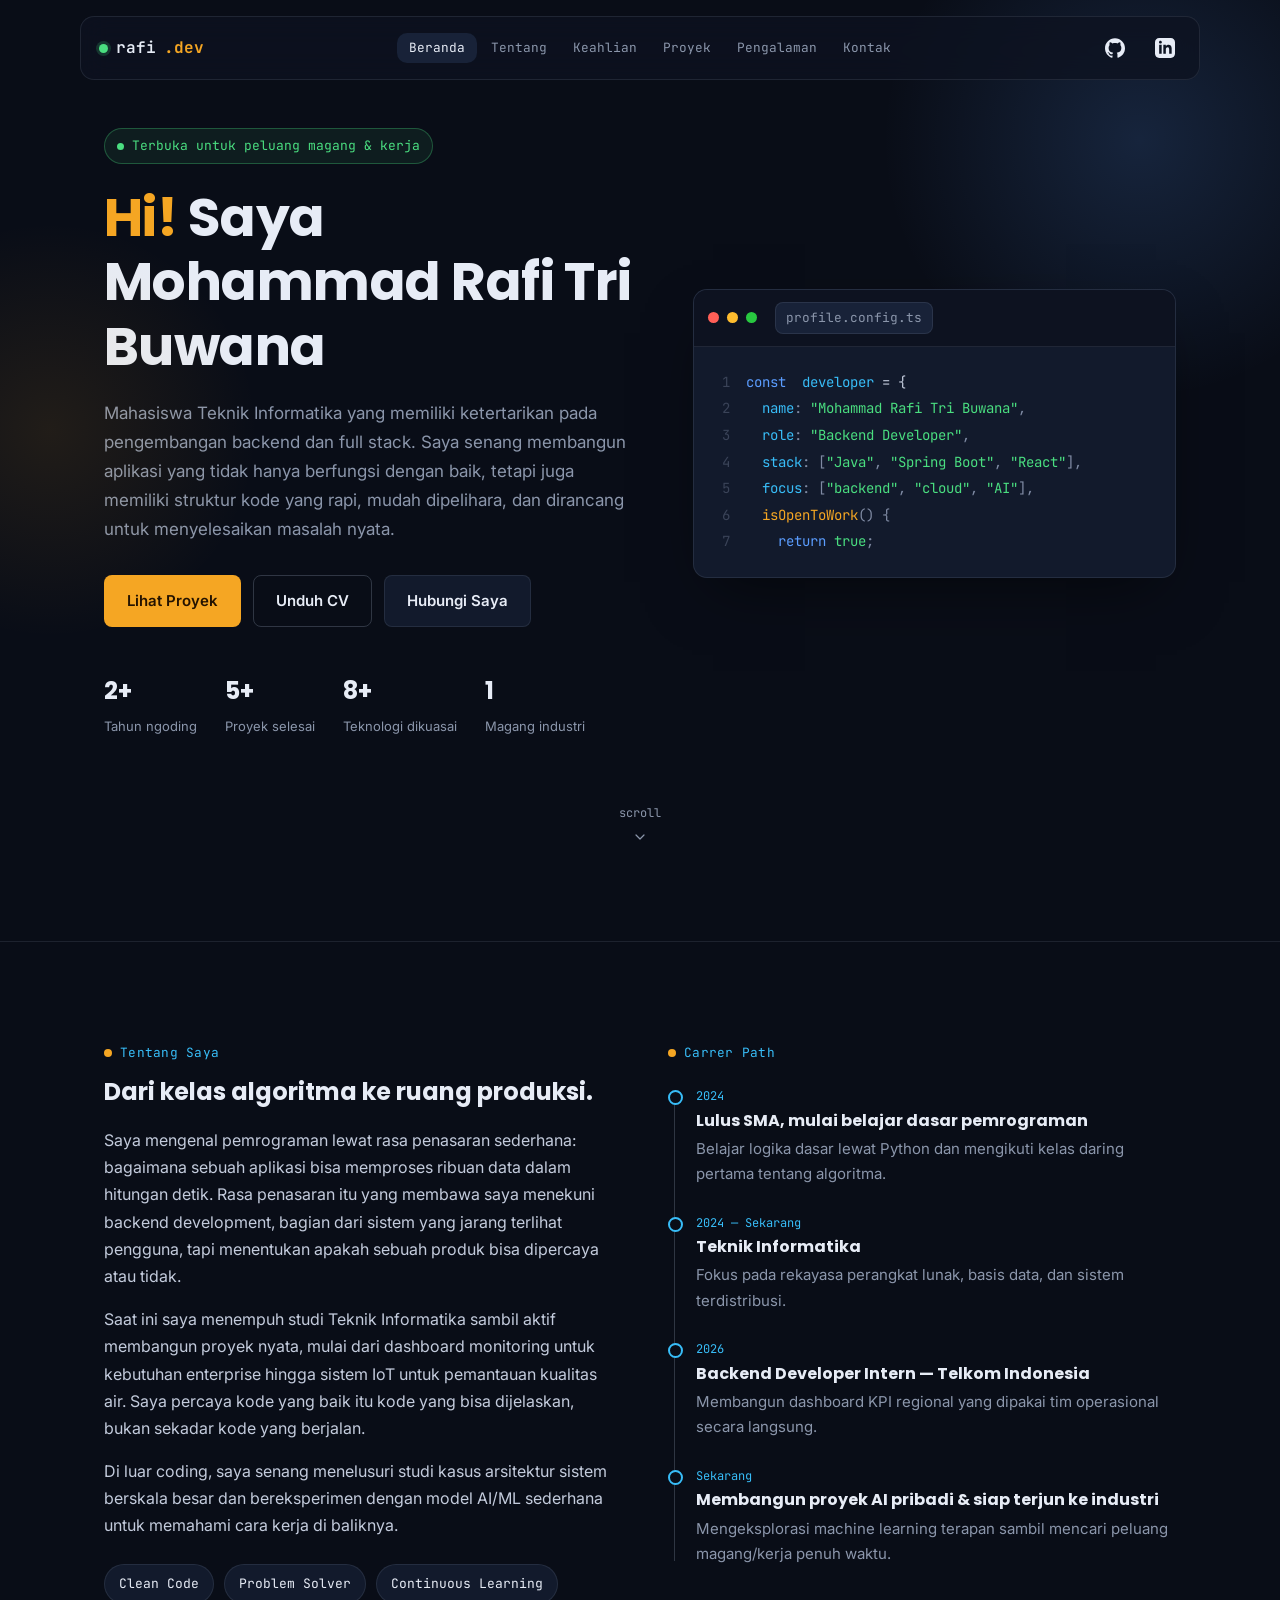
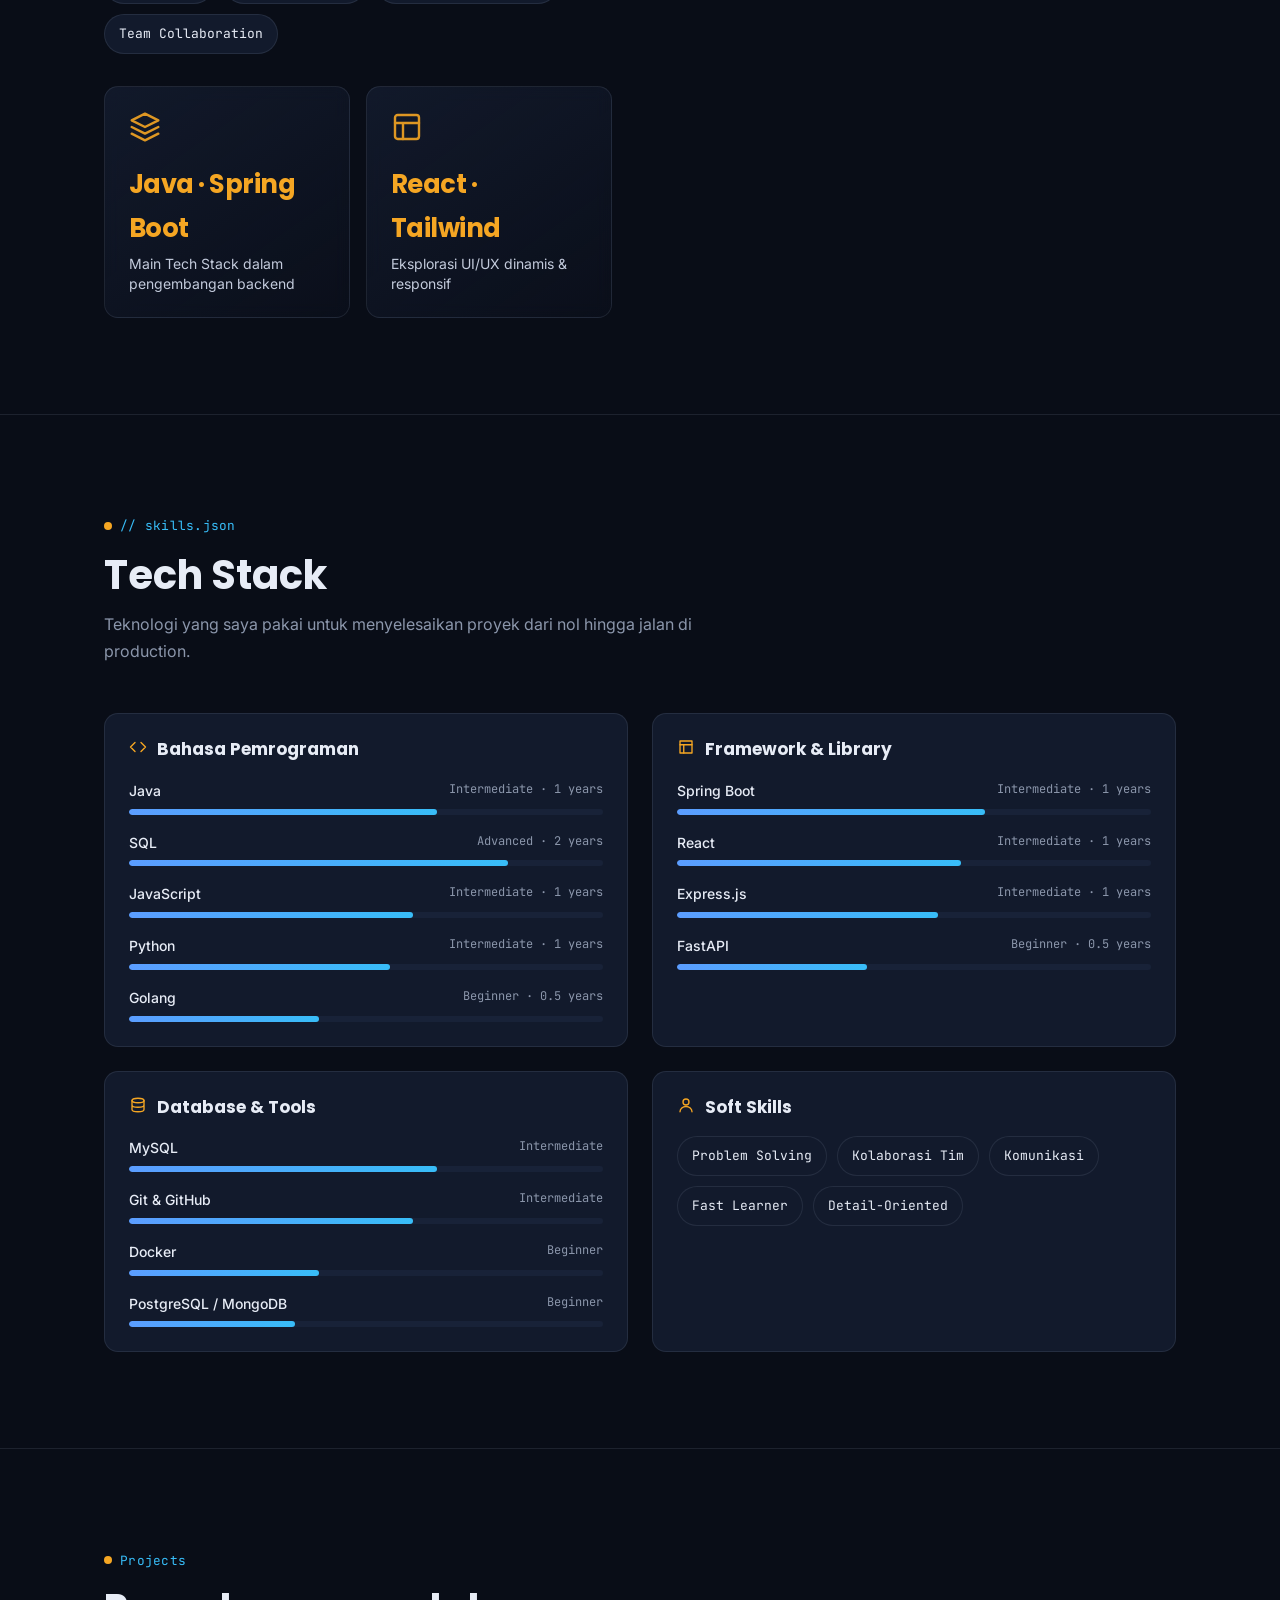
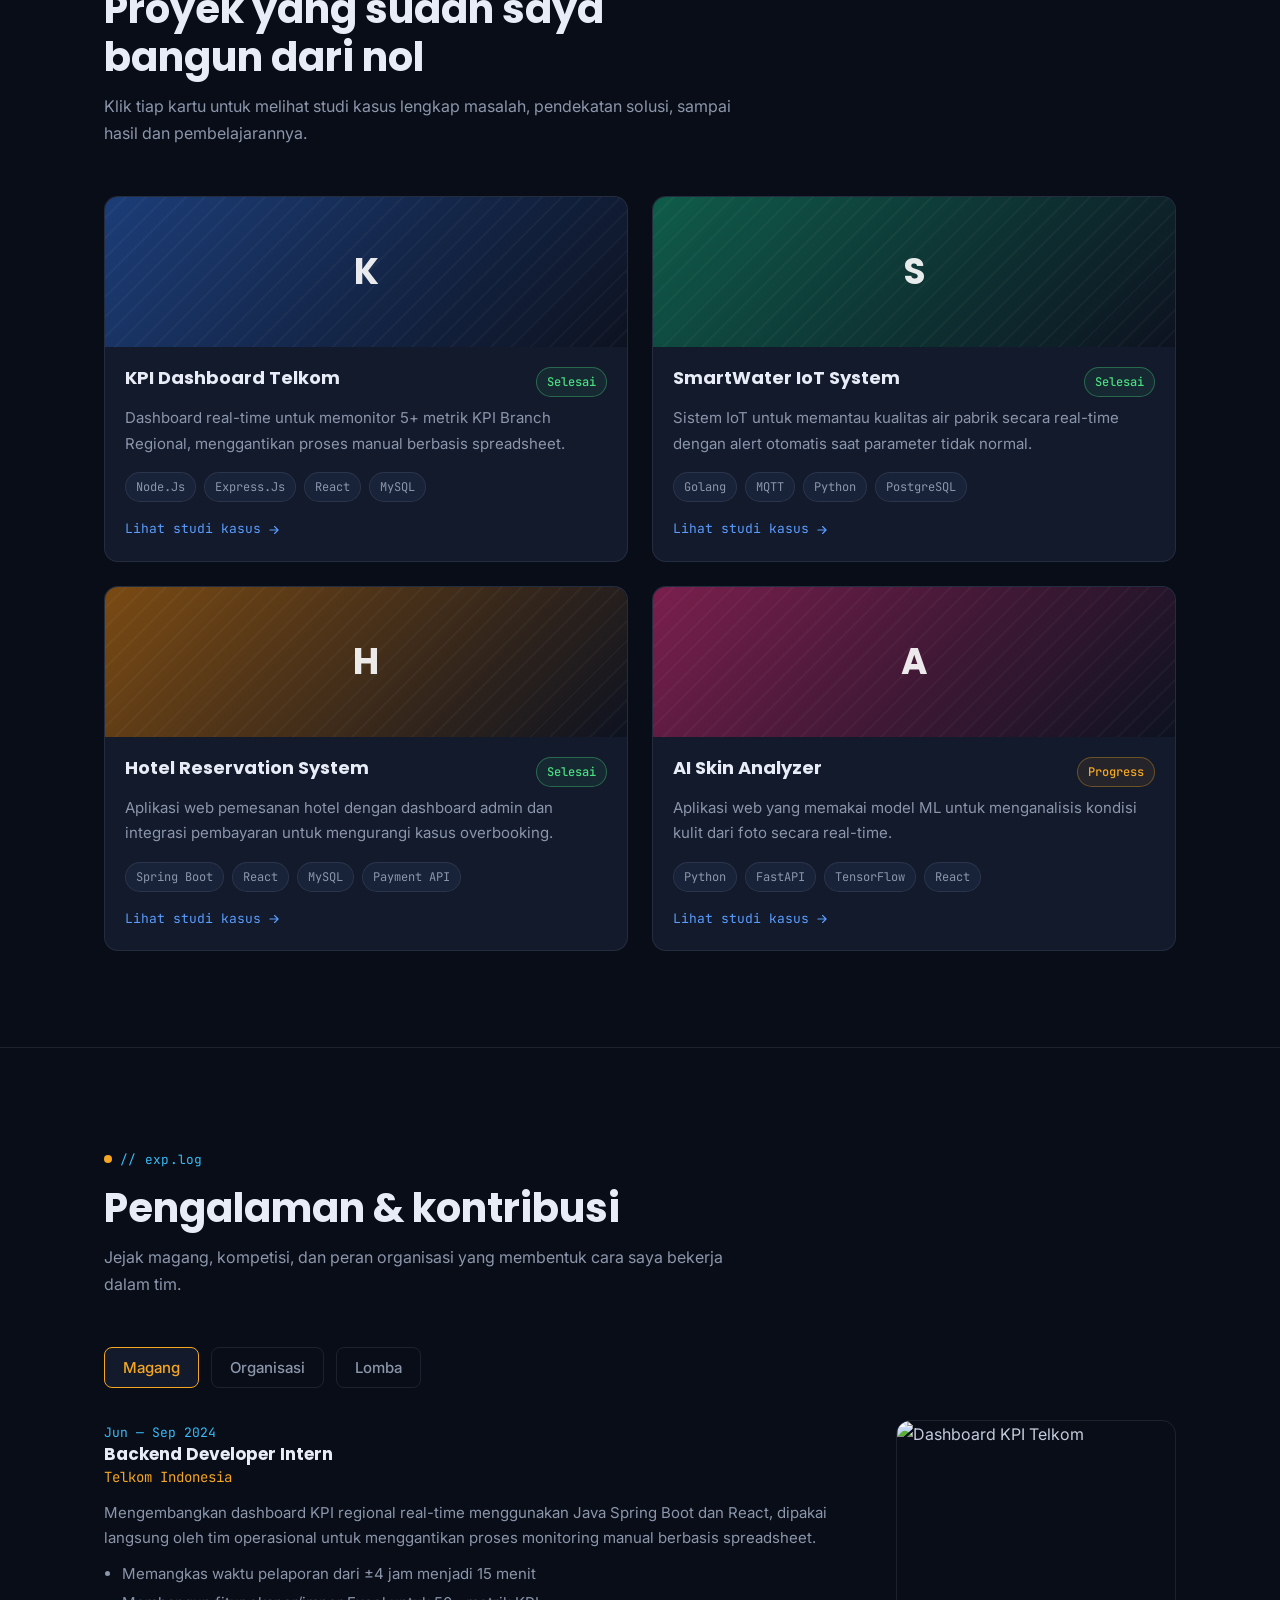
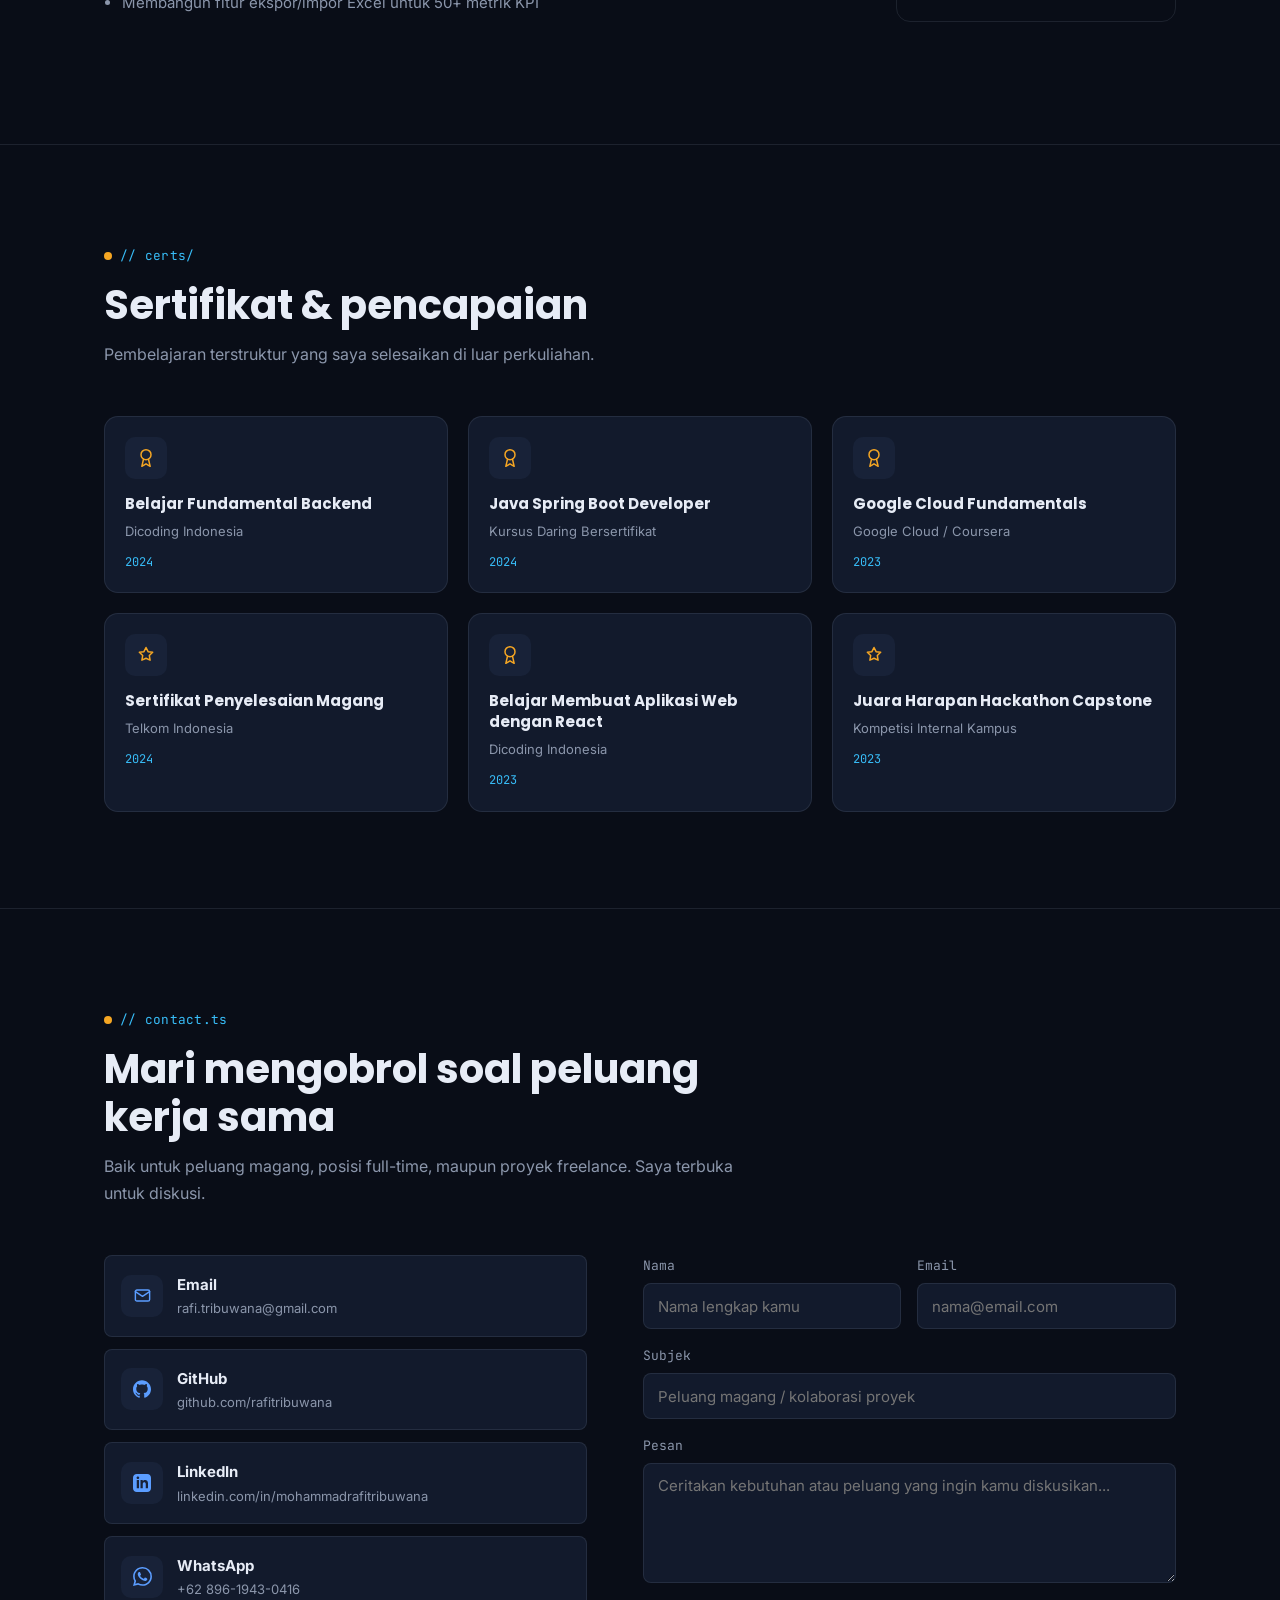
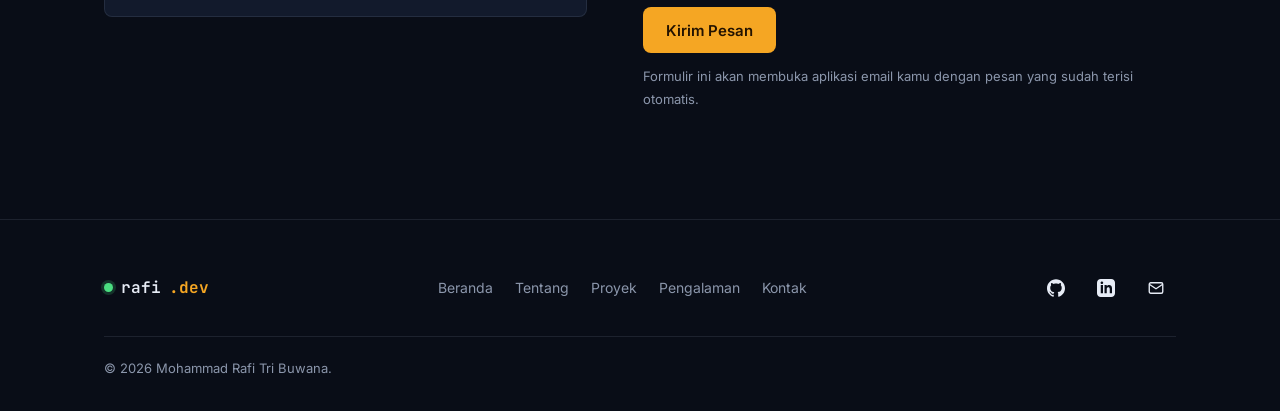
==== commit 2774ee22: "Update portofolio" ====
--- a/portfolio-rafi.html
+++ b/portfolio-rafi.html
@@ -114,8 +114,16 @@
           <span class="value-chip">Team Collaboration</span>
         </div>
         <div class="stat-grid">
-          <div class="stat-card"><b>Java · Spring Boot</b><span>Tumpukan utama backend</span></div>
-          <div class="stat-card"><b>React · Tailwind</b><span>Untuk kebutuhan frontend</span></div>
+          <div class="stat-card">
+            <svg class="sc-icon" viewBox="0 0 24 24" fill="none" stroke="currentColor" stroke-width="1.8" stroke-linecap="round" stroke-linejoin="round"><path d="M12 2L2 7l10 5 10-5-10-5zM2 17l10 5 10-5M2 12l10 5 10-5"/></svg>
+            <b>Java · Spring Boot</b>
+            <span>Main Tech Stack dalam pengembangan backend</span>
+          </div>
+          <div class="stat-card">
+            <svg class="sc-icon" viewBox="0 0 24 24" fill="none" stroke="currentColor" stroke-width="1.8" stroke-linecap="round" stroke-linejoin="round"><rect x="3" y="3" width="18" height="18" rx="2" ry="2"/><path d="M3 9h18M9 21V9"/></svg>
+            <b>React · Tailwind</b>
+            <span>Eksplorasi UI/UX dinamis & responsif</span>
+          </div>
         </div>
       </div>
 
@@ -176,7 +184,7 @@
         <div class="skill-row" data-level="65"><div class="row-top"><span>Spring Boot</span><span>Intermediate · 1 years</span></div><div class="meter"><i></i></div></div>
         <div class="skill-row" data-level="60"><div class="row-top"><span>React</span><span>Intermediate · 1 years</span></div><div class="meter"><i></i></div></div>
         <div class="skill-row" data-level="55"><div class="row-top"><span>Express.js</span><span>Intermediate · 1 years</span></div><div class="meter"><i></i></div></div>
-        <div class="skill-row" data-level="40"><div class="row-top"><span>FastAPI</span><span>Beginner · 0.5 thn</span></div><div class="meter"><i></i></div></div>
+        <div class="skill-row" data-level="40"><div class="row-top"><span>FastAPI</span><span>Beginner · 0.5 years</span></div><div class="meter"><i></i></div></div>
       </div>
 
       <div class="skill-card reveal">
@@ -483,6 +491,7 @@
   </div>
 </div>
 
+<script src="data.js"></script>
 <script src="script.js"></script>
 </body>
 </html>
--- a/style.css
+++ b/style.css
@@ -182,10 +182,33 @@
   .value-chip{font-family:var(--font-mono);font-size:0.8125rem;color:var(--text);background:var(--surface);
     border:1px solid var(--border);padding:8px 14px;border-radius:999px;}
 
-  .stat-grid{display:grid;grid-template-columns:repeat(2,1fr);gap:14px;margin-top:28px;}
-  .stat-card{background:var(--surface);border:1px solid var(--border);border-radius:var(--radius-sm);padding:18px;}
-  .stat-card b{display:block;font-family:var(--font-display);font-size:1.75rem;color:var(--amber);}
-  .stat-card span{font-size:0.8125rem;color:var(--text-muted);}
+  .stat-grid{display:grid;grid-template-columns:repeat(2,1fr);gap:16px;margin-top:32px;}
+  .stat-card{
+    position:relative;
+    background:linear-gradient(145deg, rgba(24,34,56,0.6), rgba(13,18,32,0.4));
+    border:1px solid var(--border);
+    border-radius:var(--radius-md);
+    padding:24px;
+    overflow:hidden;
+    transition:transform .3s ease, border-color .3s ease, box-shadow .3s ease;
+    backdrop-filter:blur(8px);
+    -webkit-backdrop-filter:blur(8px);
+  }
+  .stat-card:hover{
+    transform:translateY(-5px);
+    border-color:rgba(245,166,35,0.4);
+    box-shadow:0 12px 30px -10px rgba(245,166,35,0.15);
+  }
+  .stat-card::before{
+    content:"";position:absolute;top:0;right:0;width:150px;height:150px;
+    background:radial-gradient(circle at top right, rgba(245,166,35,0.15), transparent 70%);
+    opacity:0;transition:opacity .3s ease;pointer-events:none;
+  }
+  .stat-card:hover::before{opacity:1;}
+  .sc-icon{width:32px;height:32px;color:var(--amber);margin-bottom:12px;opacity:0.9;transition:transform .3s ease;}
+  .stat-card:hover .sc-icon{transform:scale(1.1) rotate(-5deg);}
+  .stat-card b{display:block;position:relative;z-index:1;font-family:var(--font-display);font-size:1.6rem;color:var(--amber);margin-bottom:4px;letter-spacing:-0.02em;}
+  .stat-card span{display:block;position:relative;z-index:1;font-size:0.875rem;color:var(--text-body);line-height:1.4;}
 
   .timeline{position:relative;padding-left:28px;margin-top:8px;}
   .timeline::before{content:"";position:absolute;left:6px;top:6px;bottom:6px;width:1px;background:var(--border-strong);}
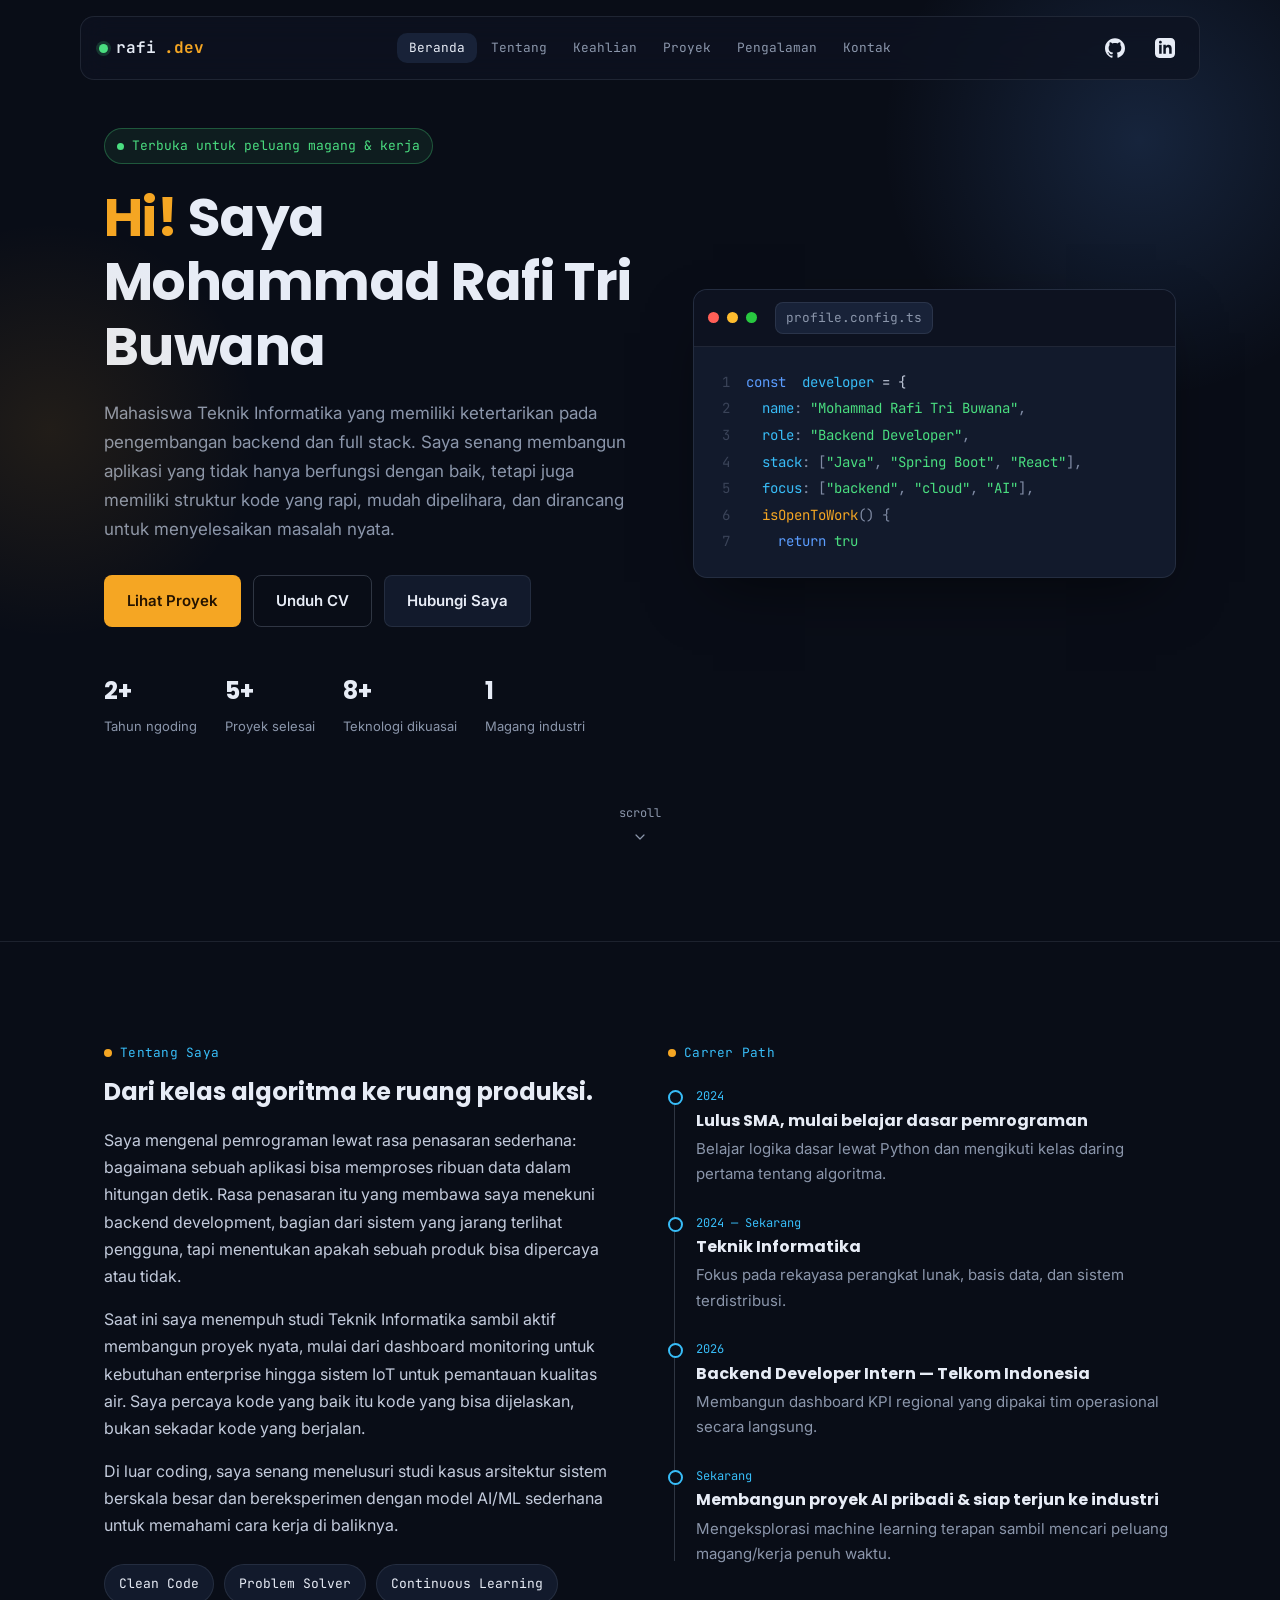
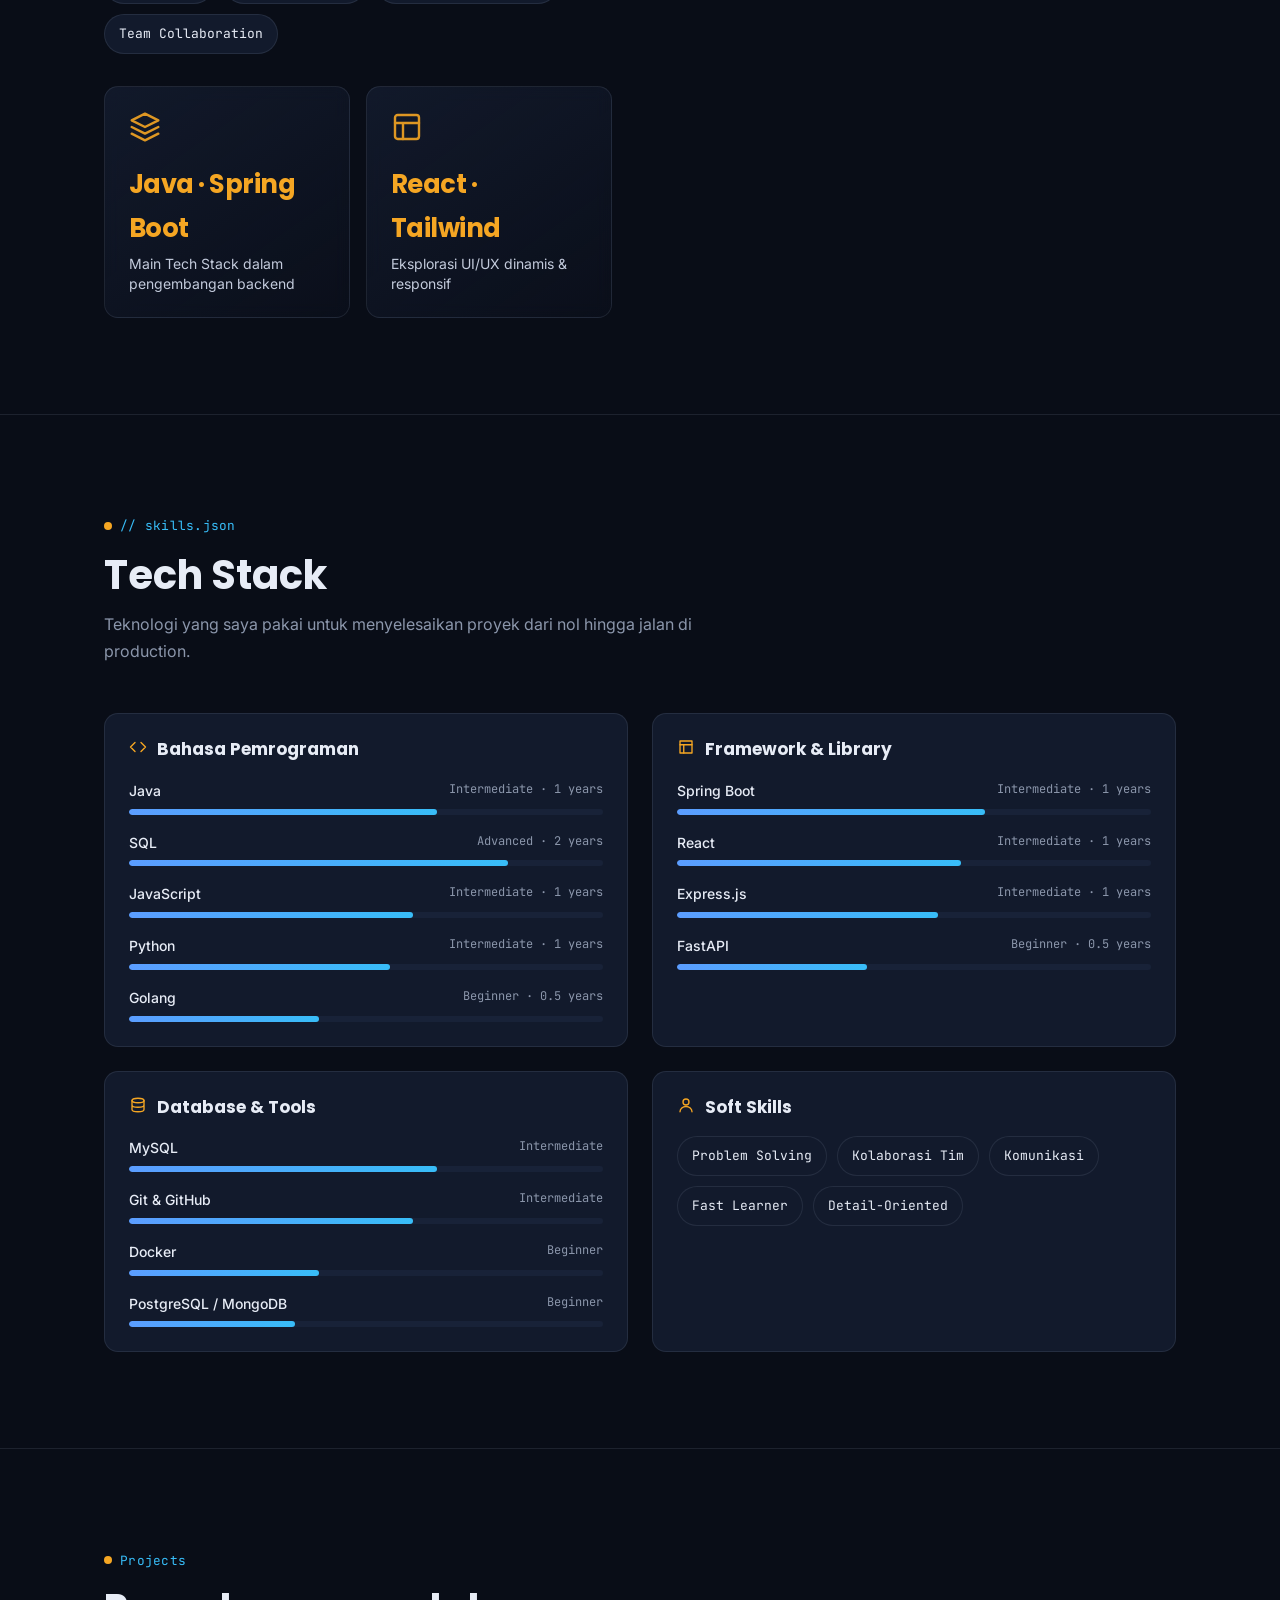
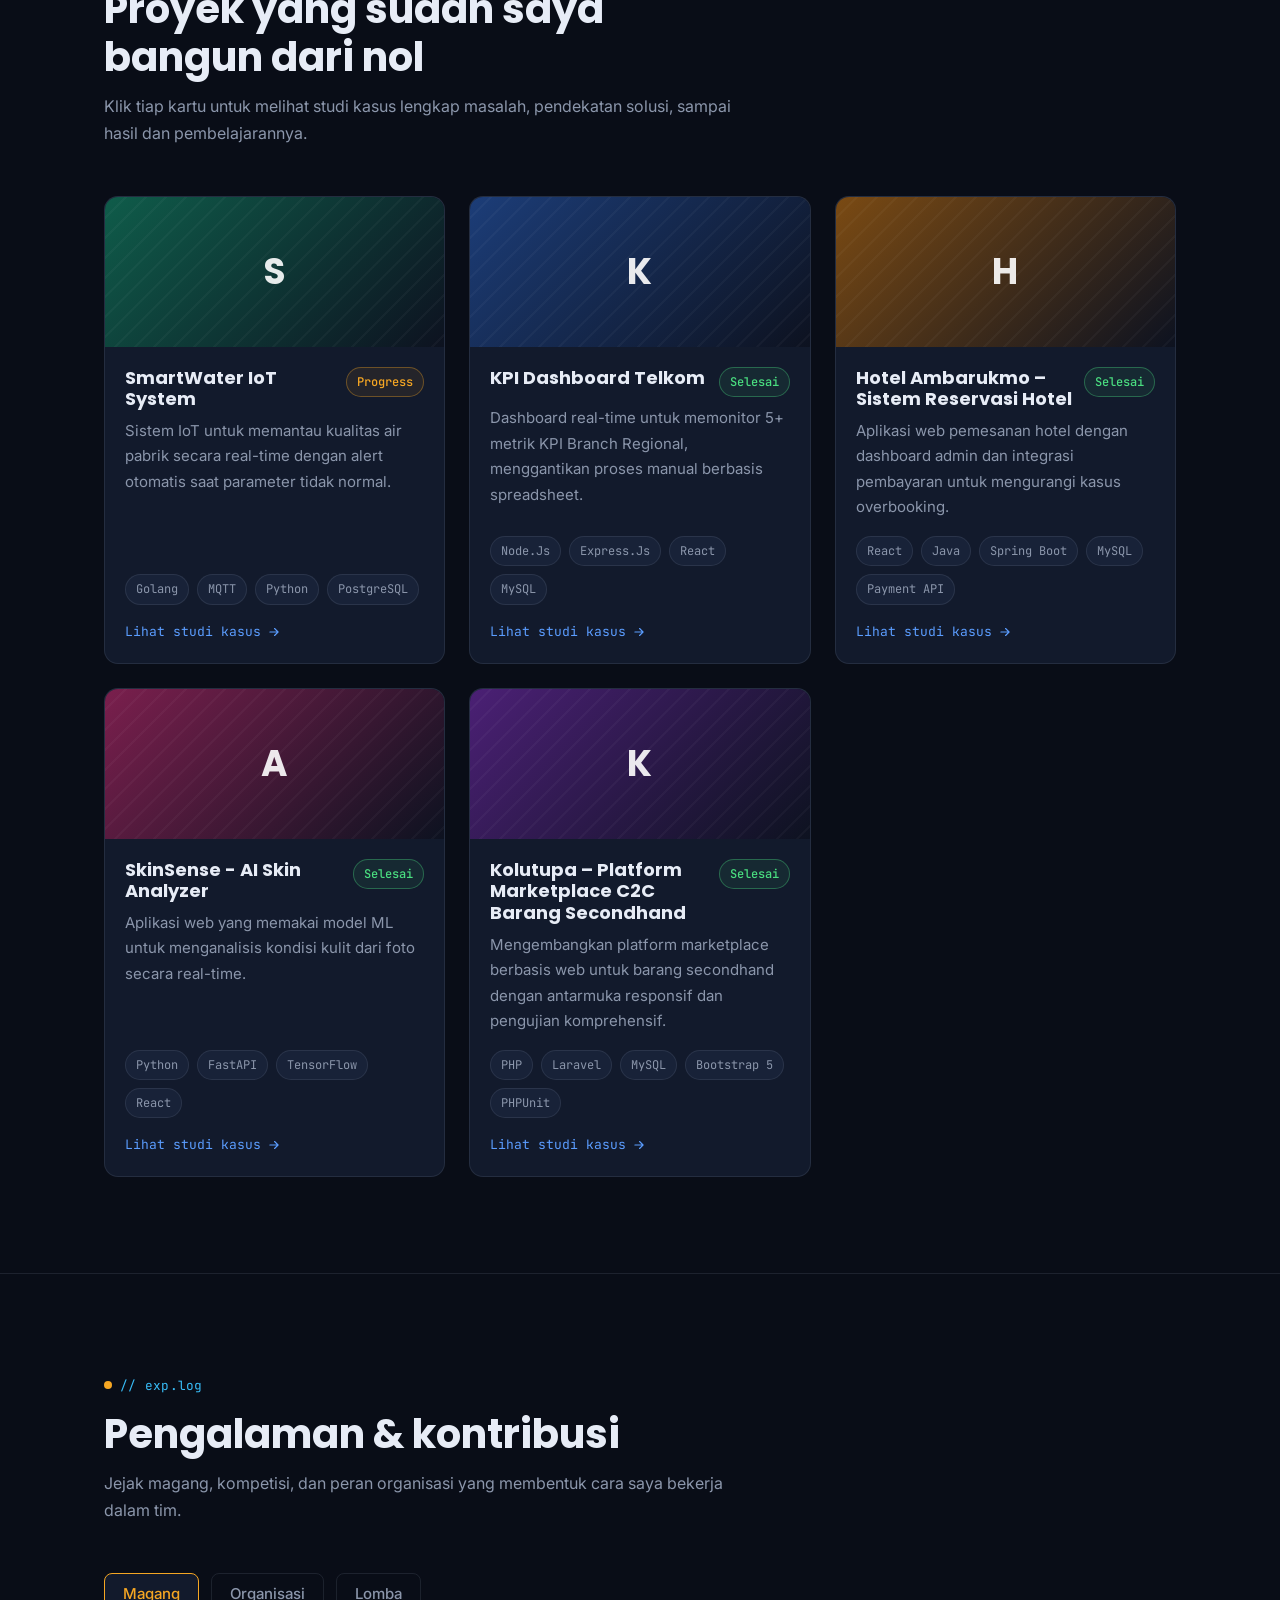
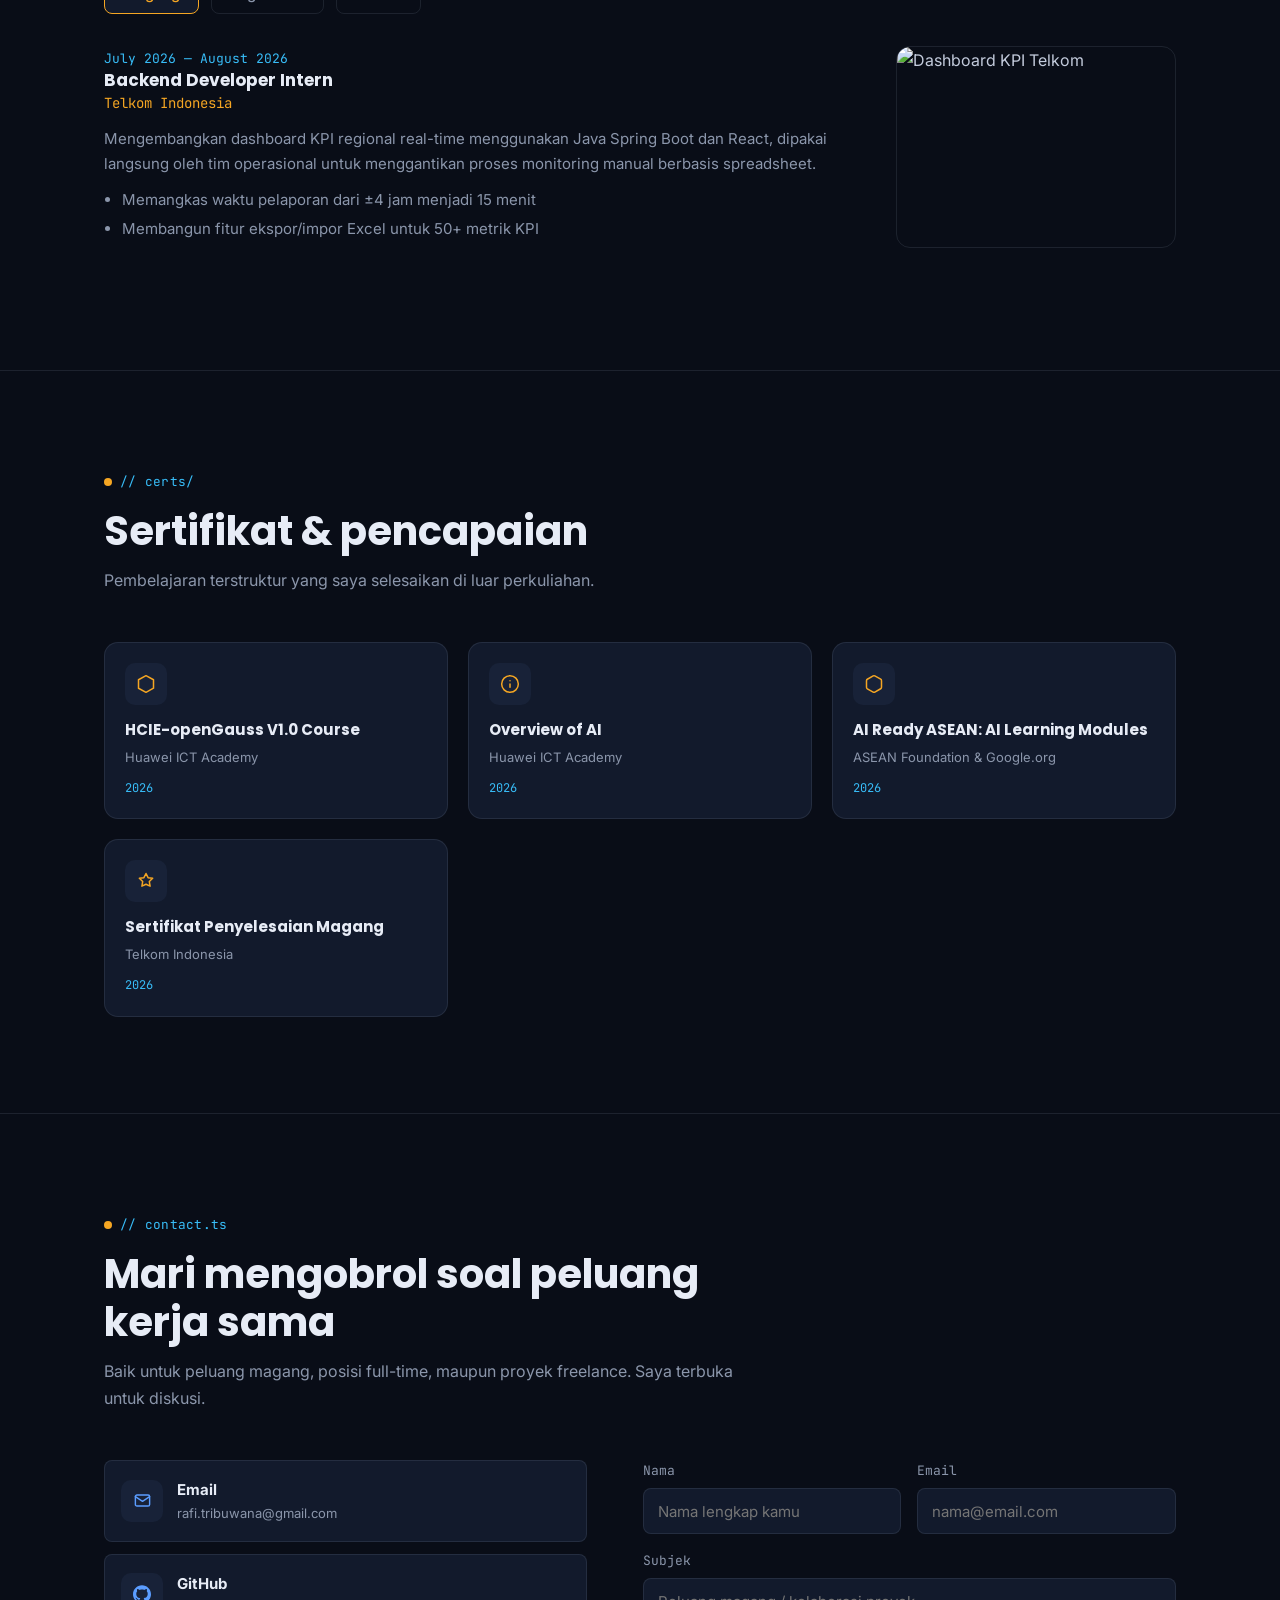
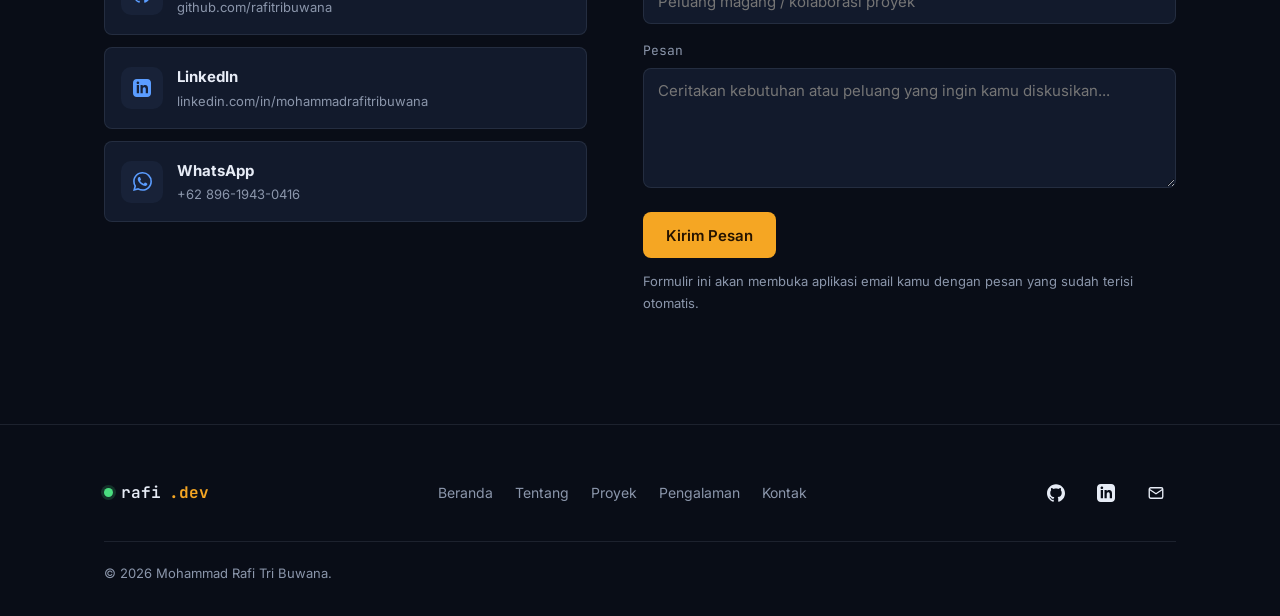
==== commit 5dded956: "Update portofolio" ====
--- a/portfolio-rafi.html
+++ b/portfolio-rafi.html
@@ -245,7 +245,7 @@
     <div class="exp-list" data-category="internship">
       <div class="exp-item reveal">
         <div>
-          <div class="exp-date">Jun — Sep 2024</div>
+          <div class="exp-date">July 2026 — August 2026</div>
           <div class="exp-content">
             <h4>Backend Developer Intern</h4>
             <div class="exp-org">Telkom Indonesia</div>
@@ -266,15 +266,98 @@
     <div class="exp-list" data-category="organization" style="display:none;">
       <div class="exp-item reveal">
         <div>
-          <div class="exp-date">2023 — 2024</div>
-          <div class="exp-content">
-            <h4>Koordinator Divisi Teknologi</h4>
-            <div class="exp-org">Himpunan Mahasiswa Teknik Informatika</div>
-            <p>Memimpin tim kecil untuk mengelola sistem informasi internal himpunan dan mengoordinasikan acara pelatihan teknis untuk anggota baru.</p>
-          </div>
-        </div>
-        <div class="exp-photo">
-          <img src="https://via.placeholder.com/280x200/0f5c4a/38bdf8?text=Organisasi+HMTI" alt="Kegiatan Organisasi HMTI" />
+          <div class="exp-date">January 2026 - Now</div>
+          <div class="exp-content">
+            <h4>Head of Student Activity Unit - Manggala</h4>
+            <div class="exp-org">Organisasi Mahasiswa</div>
+            <ul>
+              <li>Memimpin operasional menyeluruh organisasi mahasiswa dengan menyusun rencana kerja tahunan, roadmap kegiatan, serta menentukan arah strategis organisasi.</li>
+              <li>Mengawasi dan mengoordinasikan berbagai divisi internal guna memastikan program kerja berjalan efektif.</li>
+            </ul>
+          </div>
+        </div>
+        <div class="exp-photo">
+          <img src="/assets/SertijabUKM.jpeg" alt="Manggala" />
+        </div>
+      </div>
+      <div class="exp-item reveal">
+        <div>
+          <div class="exp-date">June 2026</div>
+          <div class="exp-content">
+            <h4>Project Manager</h4>
+            <div class="exp-org">Teaching Movement at Rumah Baca</div>
+            <ul>
+              <li>Memimpin penuh perencanaan, pengorganisasian, dan eksekusi program pengabdian masyarakat.</li>
+              <li>Mengoordinasikan panitia pelaksana dalam penyusunan materi ajar yang edukatif dan interaktif.</li>
+            </ul>
+          </div>
+        </div>
+        <div class="exp-photo">
+          <img src="assets/Rumahbaca2.jpeg" alt="Teaching Movement" />
+        </div>
+      </div>
+      <div class="exp-item reveal">
+        <div>
+          <div class="exp-date">March 2026</div>
+          <div class="exp-content">
+            <h4>Public Relations Staff</h4>
+            <div class="exp-org">Charity Event at Orphanage</div>
+            <ul>
+              <li>Menjadi jembatan komunikasi utama antara pihak panitia dengan pengelola panti asuhan.</li>
+              <li>Menyusun narasi informasi acara, mengelola penyebaran undangan, serta mendukung donasi.</li>
+            </ul>
+          </div>
+        </div>
+        <div class="exp-photo">
+          <img src="assets/IFBERMA.jpeg" alt="Charity Event" />
+        </div>
+      </div>
+      <div class="exp-item reveal">
+        <div>
+          <div class="exp-date">January 2026 - February 2026</div>
+          <div class="exp-content">
+            <h4>Secretary</h4>
+            <div class="exp-org">University Roadshow & Campus Awareness</div>
+            <ul>
+              <li>Mengelola seluruh pemesanan dokumen formal, surat-menyurat birokrasi, pencatatan notulensi, serta pengarsipan data.</li>
+              <li>Menyusun jadwal kunjungan ke berbagai SMA dan berkolaborasi dengan tim internal demi kelancaran sosialisasi.</li>
+            </ul>
+          </div>
+        </div>
+        <div class="exp-photo">
+          <img src="/assets/Roadshow2.jpeg" alt="Roadshow" />
+        </div>
+      </div>
+      <div class="exp-item reveal">
+        <div>
+          <div class="exp-date">January 2026</div>
+          <div class="exp-content">
+            <h4>Event Coordinator</h4>
+            <div class="exp-org">Basic Leadership Training (LDK)</div>
+            <ul>
+              <li>Merancang konsep, susunan acara (agenda), dan kerangka pelatihan kepemimpinan peserta.</li>
+              <li>Mengoordinasikan kepanitiaan lintas fungsi serta mengelola logistik, lini masa, dan alur acara.</li>
+            </ul>
+          </div>
+        </div>
+        <div class="exp-photo">
+          <img src="assets/LDKManggala.jpeg" alt="Leadership Training" />
+        </div>
+      </div>
+      <div class="exp-item reveal">
+        <div>
+          <div class="exp-date">September 2025</div>
+          <div class="exp-content">
+            <h4>Security Division Member</h4>
+            <div class="exp-org">Informatics Department Orientation</div>
+            <ul>
+              <li>Memastikan kedisiplinan, ketertiban, dan manajemen kerumunan selama rangkaian acara orientasi jurusan.</li>
+              <li>Bekerja sama secara intensif dengan tim lintas divisi untuk menciptakan lingkungan orientasi yang aman.</li>
+            </ul>
+          </div>
+        </div>
+        <div class="exp-photo">
+          <img src="assets/PanitiaWPI.jpeg" alt="Orientation" />
         </div>
       </div>
     </div>
@@ -283,28 +366,41 @@
     <div class="exp-list" data-category="competition" style="display:none;">
       <div class="exp-item reveal">
         <div>
-          <div class="exp-date">2024</div>
-          <div class="exp-content">
-            <h4>Backend Engineer — Proyek Tim</h4>
-            <div class="exp-org">SmartWater IoT System (Akademik)</div>
-            <p>Merancang layer backend untuk sistem monitoring kualitas air pabrik berbasis IoT dengan protokol MQTT dan alert otomatis.</p>
-          </div>
-        </div>
-        <div class="exp-photo">
-          <img src="https://via.placeholder.com/280x200/0f5c4a/4ade80?text=SmartWater+IoT" alt="Proyek SmartWater IoT" />
-        </div>
-      </div>
-      <div class="exp-item reveal">
-        <div>
-          <div class="exp-date">2023</div>
-          <div class="exp-content">
-            <h4>Peserta Hackathon Capstone</h4>
-            <div class="exp-org">Kompetisi Internal Kampus</div>
-            <p>Membangun prototipe aplikasi dalam 48 jam bersama tim lintas jurusan, dengan fokus pada kelayakan teknis dan presentasi solusi.</p>
-          </div>
-        </div>
-        <div class="exp-photo">
-          <img src="https://via.placeholder.com/280x200/7a1f4d/f5a623?text=Hackathon+Capstone" alt="Hackathon Capstone" />
+          <div class="exp-date">October 2025</div>
+          <div class="exp-content">
+            <h4>Finalist</h4>
+            <div class="exp-org">Business Idea Competition at ISLI National Seminar & Workshop</div>
+            <p>Pertamina University & Institute of Supply Chain and Logistics Indonesia (ISLI)</p>
+          </div>
+        </div>
+        <div class="exp-photo">
+          <img src="assets/ISLICompetition.jpeg" alt="ISLI Competition" />
+        </div>
+      </div>
+      <div class="exp-item reveal">
+        <div>
+          <div class="exp-date">October 2025</div>
+          <div class="exp-content">
+            <h4>Participant</h4>
+            <div class="exp-org">National Essay Competition</div>
+            <p>Sebelas Maret University (UNS) – Development Economics Student Association</p>
+          </div>
+        </div>
+        <div class="exp-photo">
+          <img src="assets/EssayUNS.jpeg" alt="Essay Competition" />
+        </div>
+      </div>
+      <div class="exp-item reveal">
+        <div>
+          <div class="exp-date">September2025</div>
+          <div class="exp-content">
+            <h4>Participant</h4>
+            <div class="exp-org">ONMIPA (National Olympiad in Mathematics and Natural Sciences)</div>
+            <p>Regional Level</p>
+          </div>
+        </div>
+        <div class="exp-photo">
+          <img src="assets/ONMIPA2025.jpeg" alt="ONMIPA" />
         </div>
       </div>
     </div>
@@ -320,41 +416,29 @@
       <p>Pembelajaran terstruktur yang saya selesaikan di luar perkuliahan.</p>
     </div>
     <div class="cert-grid" id="certGrid">
-      <div class="cert-card reveal" role="button" tabindex="0" data-cert-id="backend-fundamental">
-        <div class="cert-icon"><svg width="20" height="20" viewBox="0 0 24 24" fill="none" stroke="currentColor" stroke-width="1.8" stroke-linecap="round" stroke-linejoin="round"><circle cx="12" cy="8" r="6"/><path d="M9 13.5L7 22l5-3 5 3-2-8.5"/></svg></div>
-        <h4>Belajar Fundamental Backend</h4>
-        <div class="cert-issuer">Dicoding Indonesia</div>
-        <div class="cert-date">2024</div>
-      </div>
-      <div class="cert-card reveal" role="button" tabindex="0" data-cert-id="spring-boot">
-        <div class="cert-icon"><svg width="20" height="20" viewBox="0 0 24 24" fill="none" stroke="currentColor" stroke-width="1.8" stroke-linecap="round" stroke-linejoin="round"><circle cx="12" cy="8" r="6"/><path d="M9 13.5L7 22l5-3 5 3-2-8.5"/></svg></div>
-        <h4>Java Spring Boot Developer</h4>
-        <div class="cert-issuer">Kursus Daring Bersertifikat</div>
-        <div class="cert-date">2024</div>
-      </div>
-      <div class="cert-card reveal" role="button" tabindex="0" data-cert-id="gcp-fundamentals">
-        <div class="cert-icon"><svg width="20" height="20" viewBox="0 0 24 24" fill="none" stroke="currentColor" stroke-width="1.8" stroke-linecap="round" stroke-linejoin="round"><circle cx="12" cy="8" r="6"/><path d="M9 13.5L7 22l5-3 5 3-2-8.5"/></svg></div>
-        <h4>Google Cloud Fundamentals</h4>
-        <div class="cert-issuer">Google Cloud / Coursera</div>
-        <div class="cert-date">2023</div>
-      </div>
-      <div class="cert-card reveal" role="button" tabindex="0" data-cert-id="internship-cert">
+      <div class="cert-card reveal" role="button" tabindex="0" data-cert-id="hcie-opengauss">
+        <div class="cert-icon"><svg width="20" height="20" viewBox="0 0 24 24" fill="none" stroke="currentColor" stroke-width="1.8" stroke-linecap="round" stroke-linejoin="round"><path d="M12 2l9 4.9V17L12 22l-9-4.9V6.9z"/></svg></div>
+        <h4>HCIE-openGauss V1.0 Course</h4>
+        <div class="cert-issuer">Huawei ICT Academy</div>
+        <div class="cert-date">2026</div>
+      </div>
+      <div class="cert-card reveal" role="button" tabindex="0" data-cert-id="overview-ai">
+        <div class="cert-icon"><svg width="20" height="20" viewBox="0 0 24 24" fill="none" stroke="currentColor" stroke-width="1.8" stroke-linecap="round" stroke-linejoin="round"><circle cx="12" cy="12" r="10"/><path d="M12 16v-4"/><path d="M12 8h.01"/></svg></div>
+        <h4>Overview of AI</h4>
+        <div class="cert-issuer">Huawei ICT Academy</div>
+        <div class="cert-date">2026</div>
+      </div>
+      <div class="cert-card reveal" role="button" tabindex="0" data-cert-id="ai-ready-asean">
+        <div class="cert-icon"><svg width="20" height="20" viewBox="0 0 24 24" fill="none" stroke="currentColor" stroke-width="1.8" stroke-linecap="round" stroke-linejoin="round"><path d="M21 16V8a2 2 0 0 0-1-1.73l-7-4a2 2 0 0 0-2 0l-7 4A2 2 0 0 0 3 8v8a2 2 0 0 0 1 1.73l7 4a2 2 0 0 0 2 0l7-4A2 2 0 0 0 21 16z"/></svg></div>
+        <h4>AI Ready ASEAN: AI Learning Modules</h4>
+        <div class="cert-issuer">ASEAN Foundation & Google.org</div>
+        <div class="cert-date">2026</div>
+      </div>
+       <div class="cert-card reveal" role="button" tabindex="0" data-cert-id="internship-cert">
         <div class="cert-icon"><svg width="20" height="20" viewBox="0 0 24 24" fill="none" stroke="currentColor" stroke-width="1.8" stroke-linecap="round" stroke-linejoin="round"><path d="M12 3l2.5 5 5.5.8-4 3.9.9 5.5L12 15.9 7.1 18.2l.9-5.5-4-3.9L9.5 8z"/></svg></div>
         <h4>Sertifikat Penyelesaian Magang</h4>
         <div class="cert-issuer">Telkom Indonesia</div>
-        <div class="cert-date">2024</div>
-      </div>
-      <div class="cert-card reveal" role="button" tabindex="0" data-cert-id="react-web">
-        <div class="cert-icon"><svg width="20" height="20" viewBox="0 0 24 24" fill="none" stroke="currentColor" stroke-width="1.8" stroke-linecap="round" stroke-linejoin="round"><circle cx="12" cy="8" r="6"/><path d="M9 13.5L7 22l5-3 5 3-2-8.5"/></svg></div>
-        <h4>Belajar Membuat Aplikasi Web dengan React</h4>
-        <div class="cert-issuer">Dicoding Indonesia</div>
-        <div class="cert-date">2023</div>
-      </div>
-      <div class="cert-card reveal" role="button" tabindex="0" data-cert-id="hackathon-capstone">
-        <div class="cert-icon"><svg width="20" height="20" viewBox="0 0 24 24" fill="none" stroke="currentColor" stroke-width="1.8" stroke-linecap="round" stroke-linejoin="round"><path d="M12 3l2.5 5 5.5.8-4 3.9.9 5.5L12 15.9 7.1 18.2l.9-5.5-4-3.9L9.5 8z"/></svg></div>
-        <h4>Juara Harapan Hackathon Capstone</h4>
-        <div class="cert-issuer">Kompetisi Internal Kampus</div>
-        <div class="cert-date">2023</div>
+        <div class="cert-date">2026</div>
       </div>
     </div>
   </div>
--- a/style.css
+++ b/style.css
@@ -234,7 +234,7 @@
   .soft-skills{display:flex;flex-wrap:wrap;gap:10px;margin-top:36px;}
 
   /* ---------- PROJECTS ---------- */
-  .projects-grid{display:grid;grid-template-columns:repeat(2,1fr);gap:24px;}
+  .projects-grid{display:grid;grid-template-columns:repeat(auto-fit, minmax(340px, 1fr));gap:24px;}
   .project-card{
     background:var(--surface);border:1px solid var(--border);border-radius:var(--radius-md);overflow:hidden;
     cursor:pointer;transition:border-color .2s ease,transform .2s ease;display:flex;flex-direction:column;
@@ -311,7 +311,7 @@
   .exp-photo img{width:100%;height:200px;object-fit:cover;display:block;}
 
   /* ---------- CERTIFICATES ---------- */
-  .cert-grid{display:grid;grid-template-columns:repeat(3,1fr);gap:20px;}
+  .cert-grid{display:grid;grid-template-columns:repeat(auto-fit, minmax(280px, 1fr));gap:20px;}
   .cert-card{background:var(--surface);border:1px solid var(--border);border-radius:var(--radius-md);padding:20px;}
   .cert-card{cursor:pointer;transition:border-color .2s ease,transform .2s ease,box-shadow .2s ease;}
   .cert-card:hover{border-color:var(--border-strong);transform:translateY(-2px);box-shadow:0 8px 16px -4px rgba(0,0,0,0.3);}
@@ -386,8 +386,8 @@
     .about-grid,.contact-grid{grid-template-columns:1fr;gap:40px;}
     .skills-grid,.projects-grid{grid-template-columns:1fr;}
     .cert-grid{grid-template-columns:repeat(2,1fr);}
-    .exp-item{grid-template-columns:1fr;gap:6px;}
-    .exp-photo{display:none;}
+    .exp-item{grid-template-columns:1fr;gap:16px;}
+    .exp-photo{width:100%; max-width:400px; margin:0 auto;}
     .exp-tabs{gap:8px;}
     .exp-tab-btn{padding:8px 14px;font-size:0.875rem;}
     .form-row{grid-template-columns:1fr;}
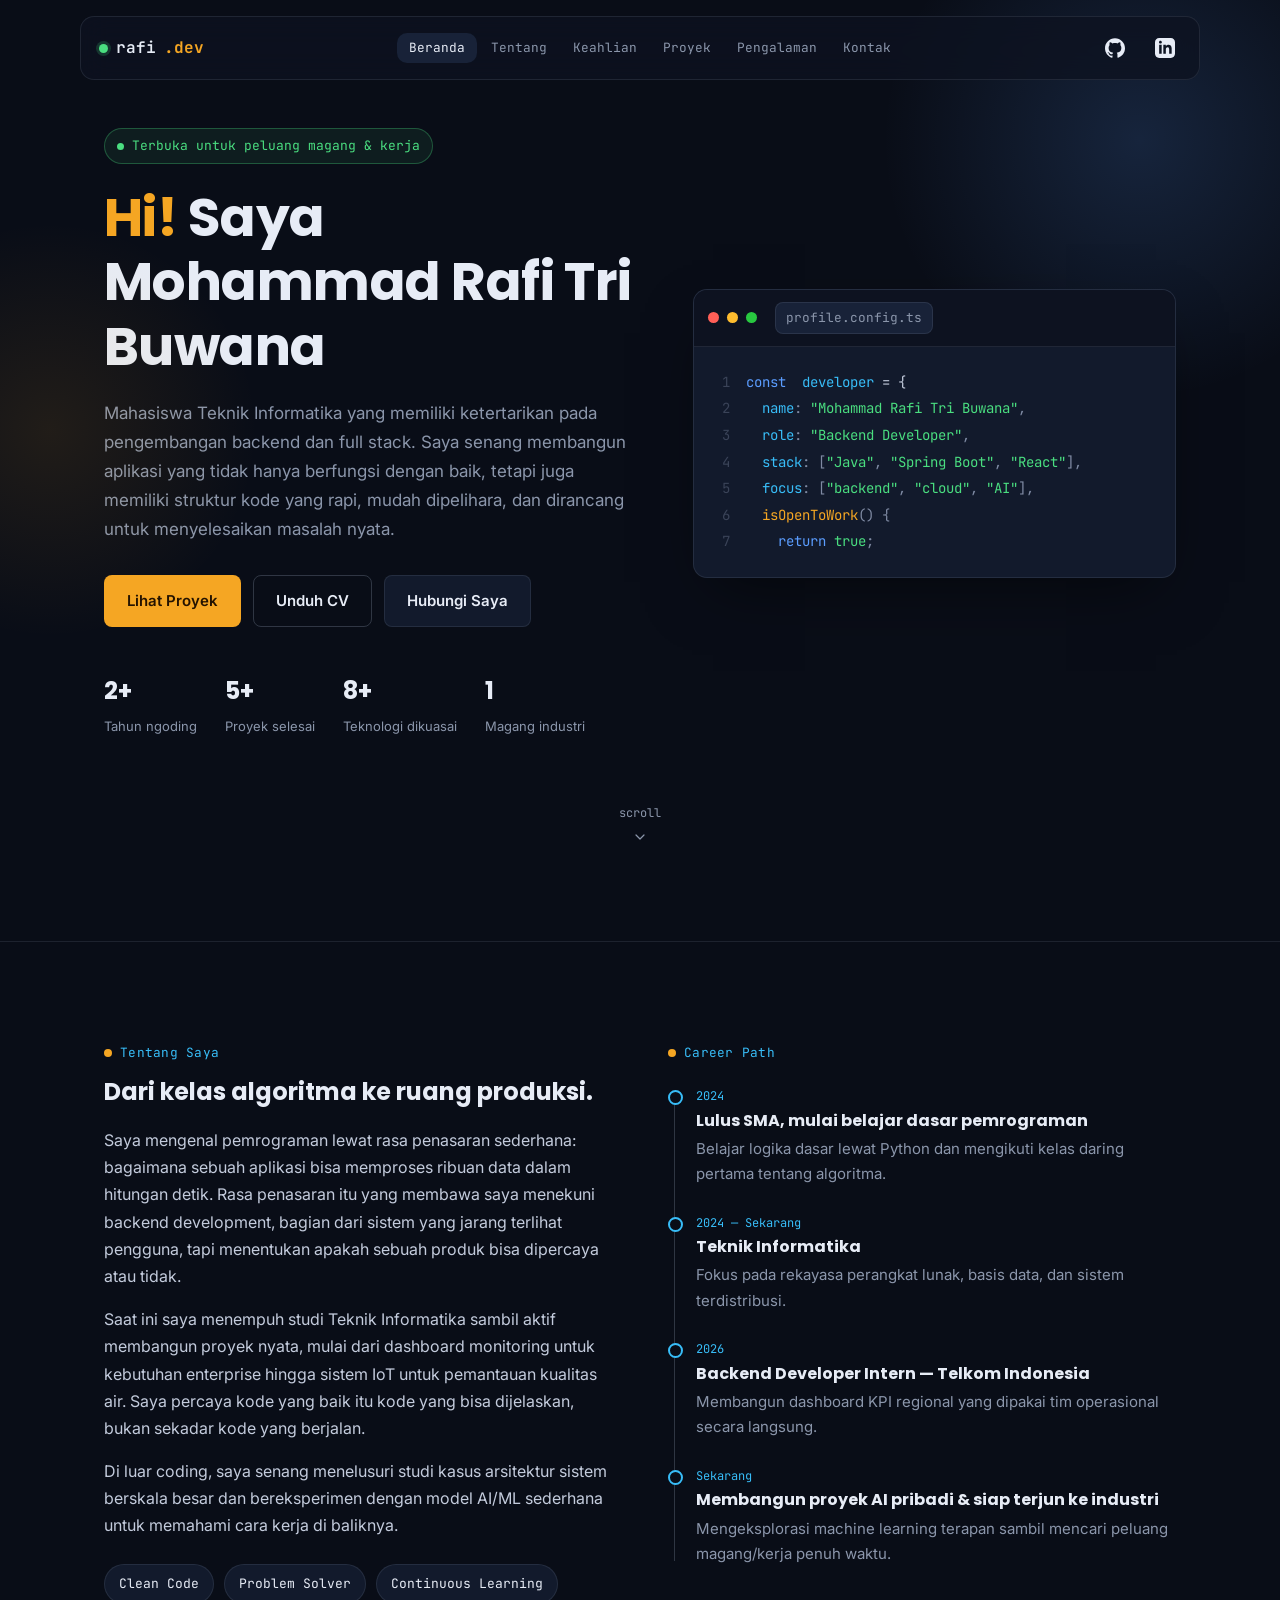
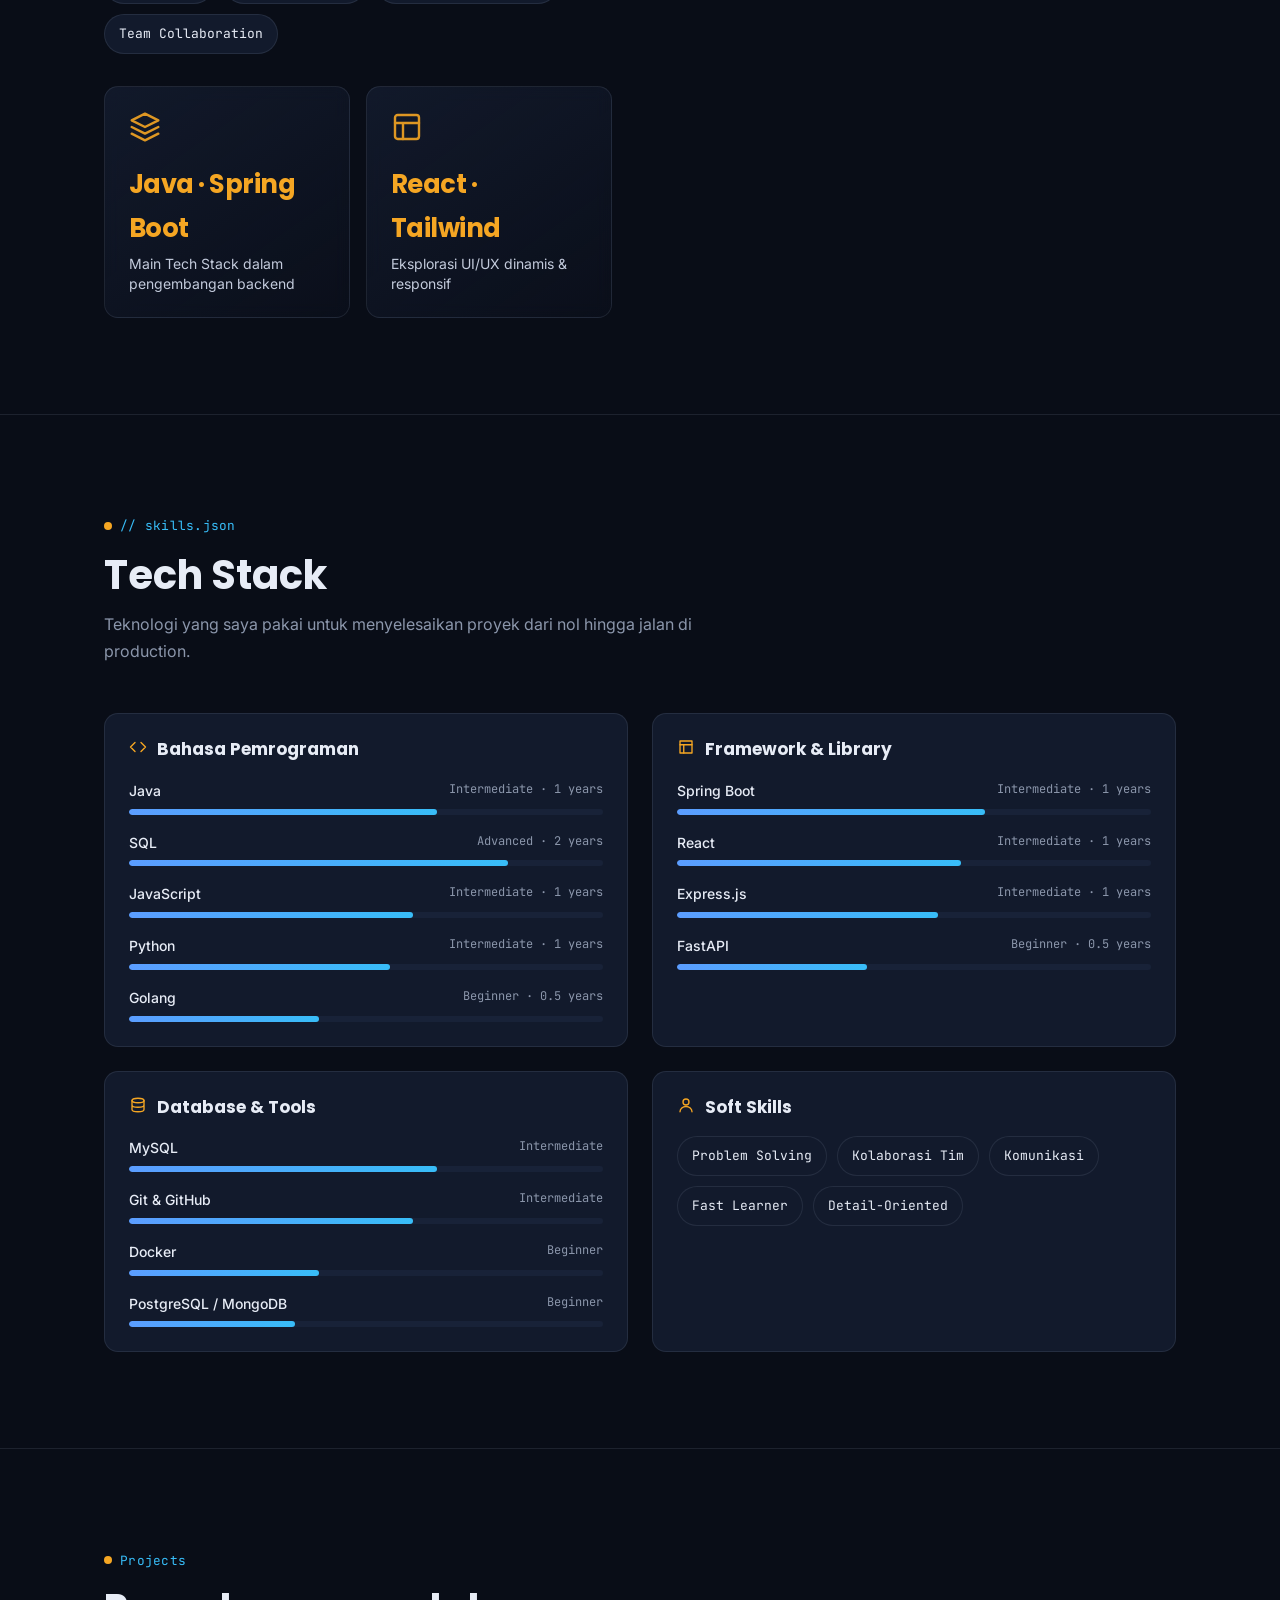
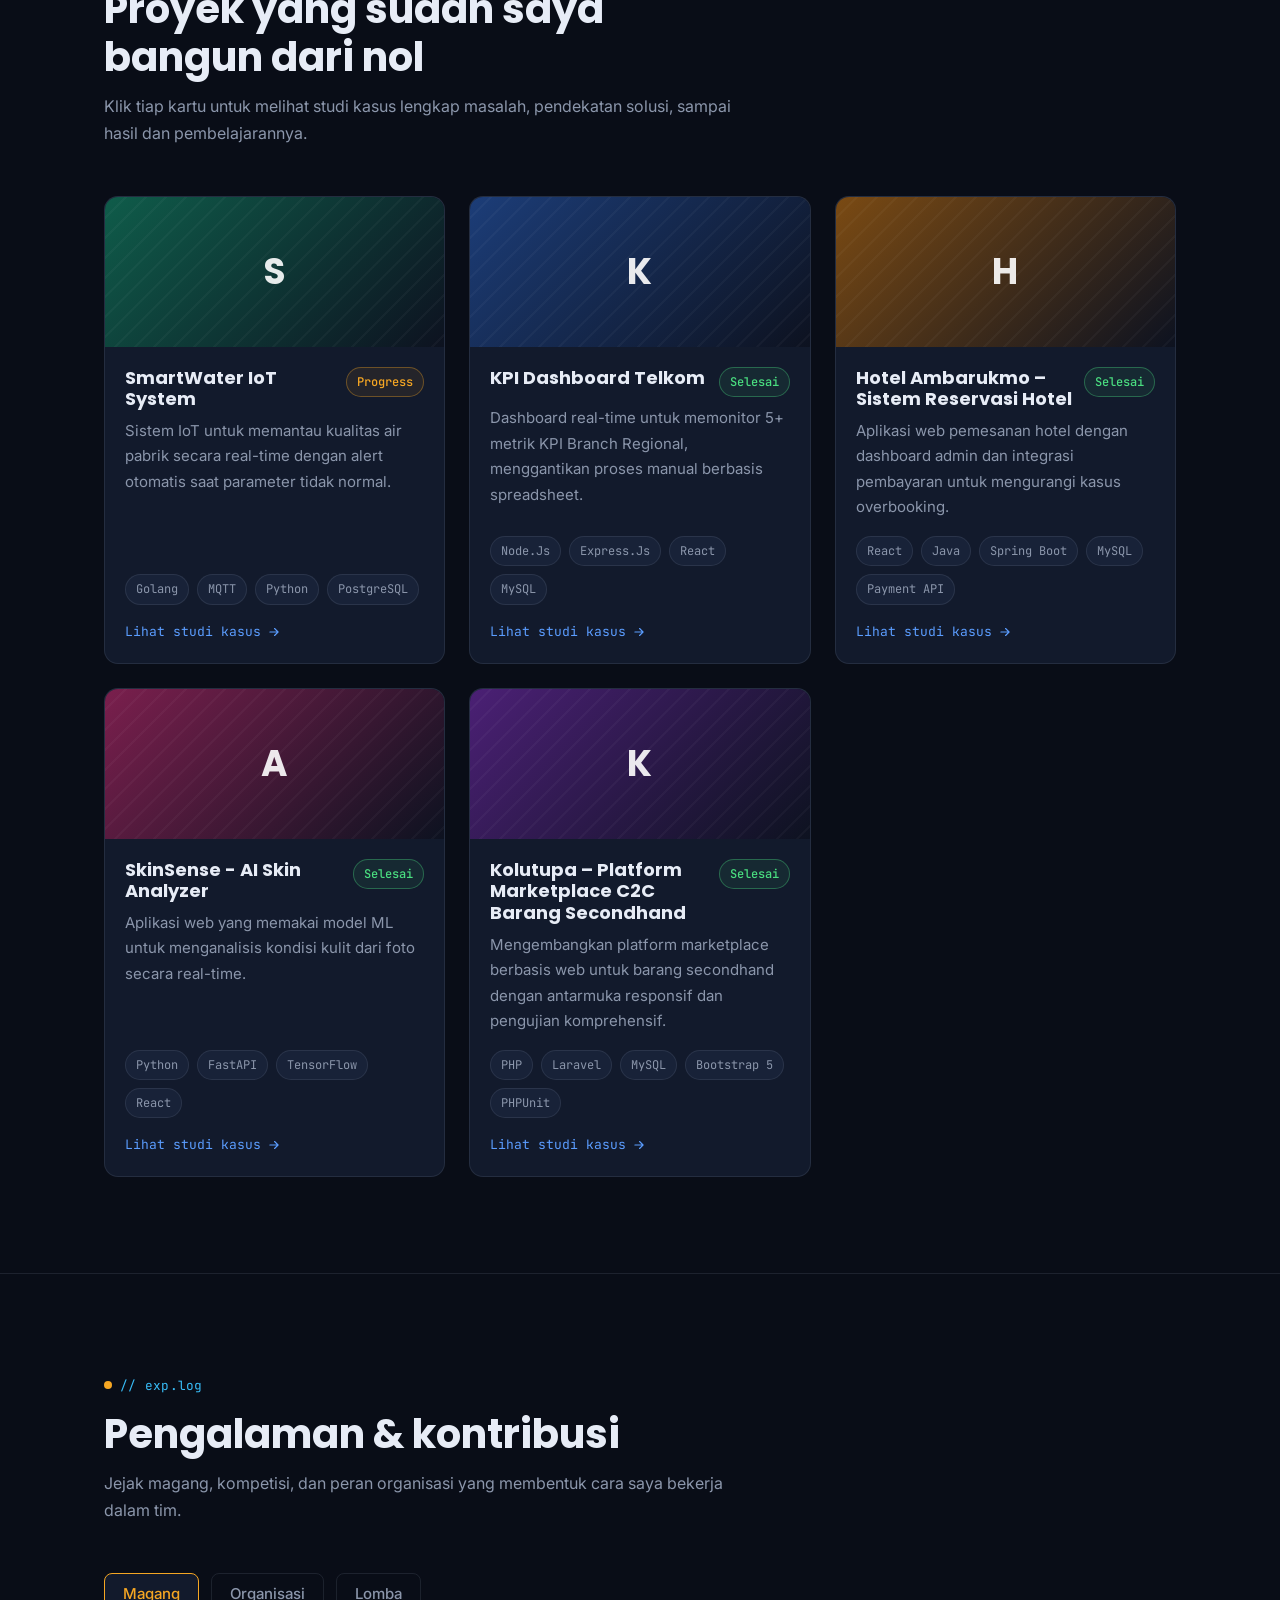
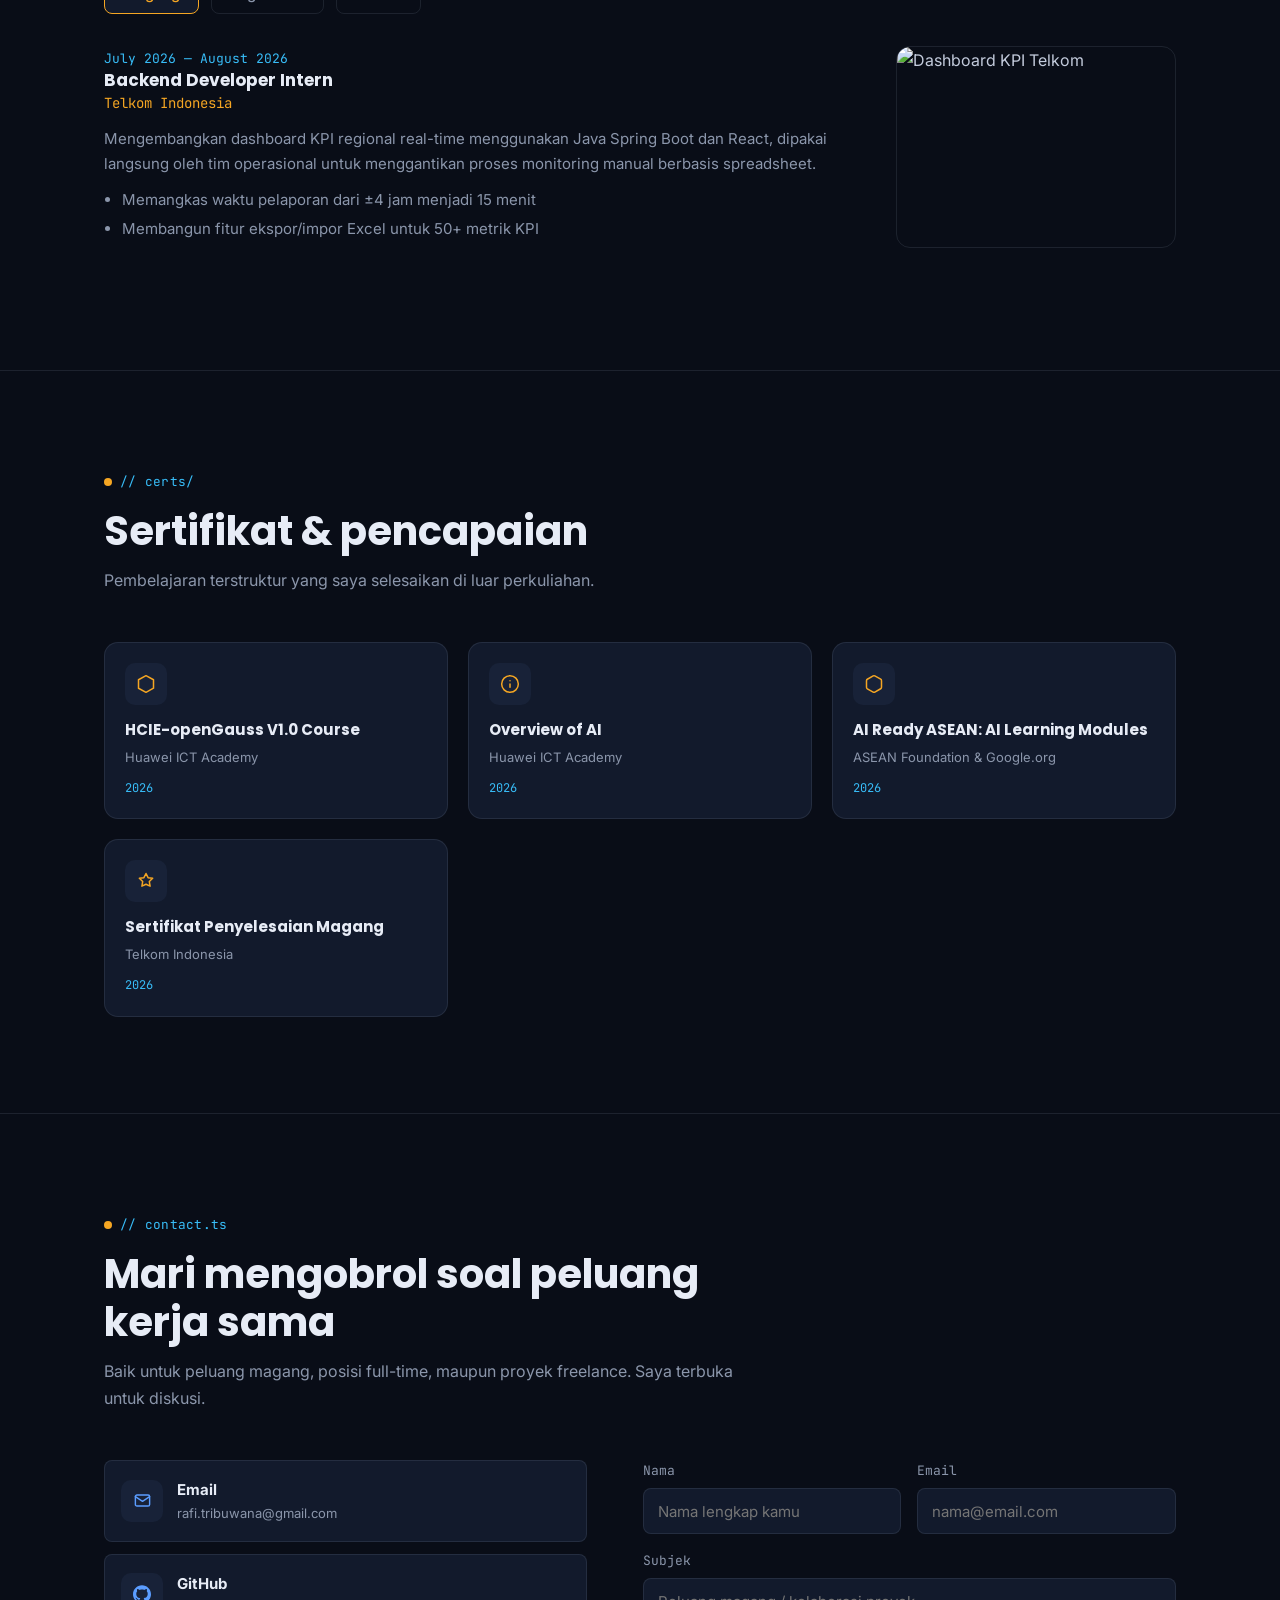
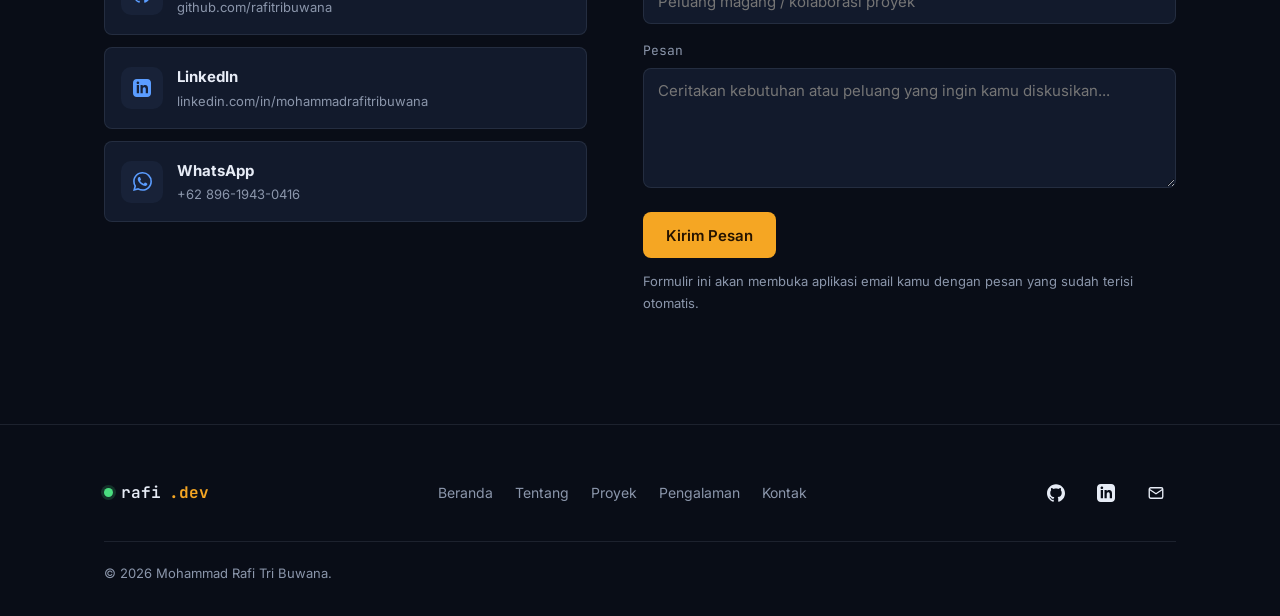
==== commit 084b1aa1: "Update portofolio" ====
--- a/portfolio-rafi.html
+++ b/portfolio-rafi.html
@@ -52,8 +52,8 @@
   <a href="#certificates" data-section="certificates">Sertifikat <span class="ext"></span></a>
   <a href="#contact" data-section="contact">Kontak <span class="ext"></span></a>
   <div class="mm-social">
-    <a class="icon-link" href="#" target="_blank" rel="noopener" aria-label="GitHub"><svg width="19" height="19" viewBox="0 0 24 24" fill="none" stroke="currentColor" stroke-width="1.8"><rect x="3" y="3" width="18" height="18" rx="4"/><path d="M8 12h8M8 16h5M8 8h3"/></svg></a>
-    <a class="icon-link" href="#" target="_blank" rel="noopener" aria-label="LinkedIn"><svg width="19" height="19" viewBox="0 0 24 24" fill="none" stroke="currentColor" stroke-width="1.8"><rect x="3" y="3" width="18" height="18" rx="4"/><path d="M8.5 11v6M12.5 17v-3.5c0-1.2 1-2 2-2s1.8.8 1.8 2V17"/></svg></a>
+    <a class="icon-link" href="#https://github.com/rafitribuwana" target="_blank" rel="noopener" aria-label="GitHub"><svg width="19" height="19" viewBox="0 0 24 24" fill="none" stroke="currentColor" stroke-width="1.8"><rect x="3" y="3" width="18" height="18" rx="4"/><path d="M8 12h8M8 16h5M8 8h3"/></svg></a>
+    <a class="icon-link" href="https://www.linkedin.com/in/rafitribuwana" target="_blank" rel="noopener" aria-label="LinkedIn"><svg width="19" height="19" viewBox="0 0 24 24" fill="none" stroke="currentColor" stroke-width="1.8"><rect x="3" y="3" width="18" height="18" rx="4"/><path d="M8.5 11v6M12.5 17v-3.5c0-1.2 1-2 2-2s1.8.8 1.8 2V17"/></svg></a>
   </div>
 </div>
 
@@ -128,7 +128,7 @@
       </div>
 
       <div class="reveal">
-        <span class="eyebrow">Carrer Path</span>
+        <span class="eyebrow">Career Path</span>
         <div class="timeline">
           <div class="tl-item">
             <div class="tl-date">2024</div>
@@ -392,7 +392,7 @@
       </div>
       <div class="exp-item reveal">
         <div>
-          <div class="exp-date">September2025</div>
+          <div class="exp-date">September 2025</div>
           <div class="exp-content">
             <h4>Participant</h4>
             <div class="exp-org">ONMIPA (National Olympiad in Mathematics and Natural Sciences)</div>
